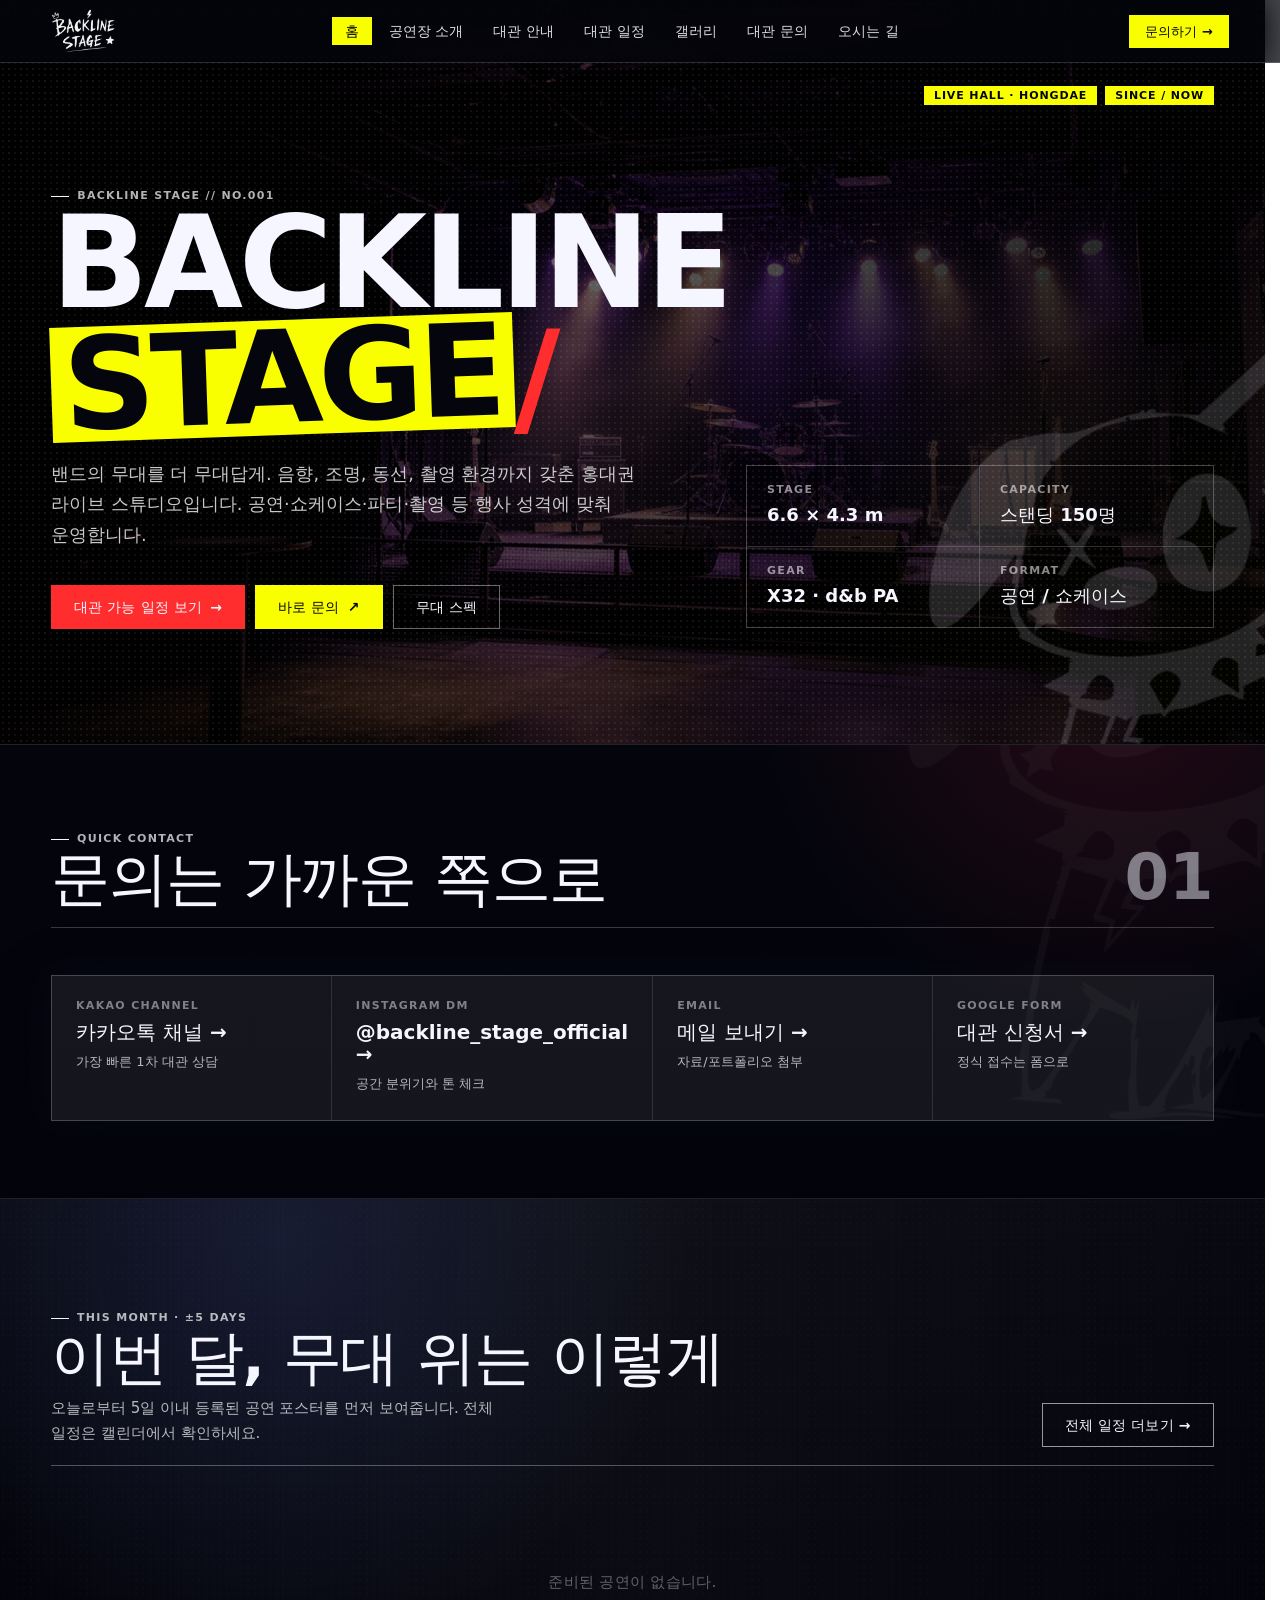
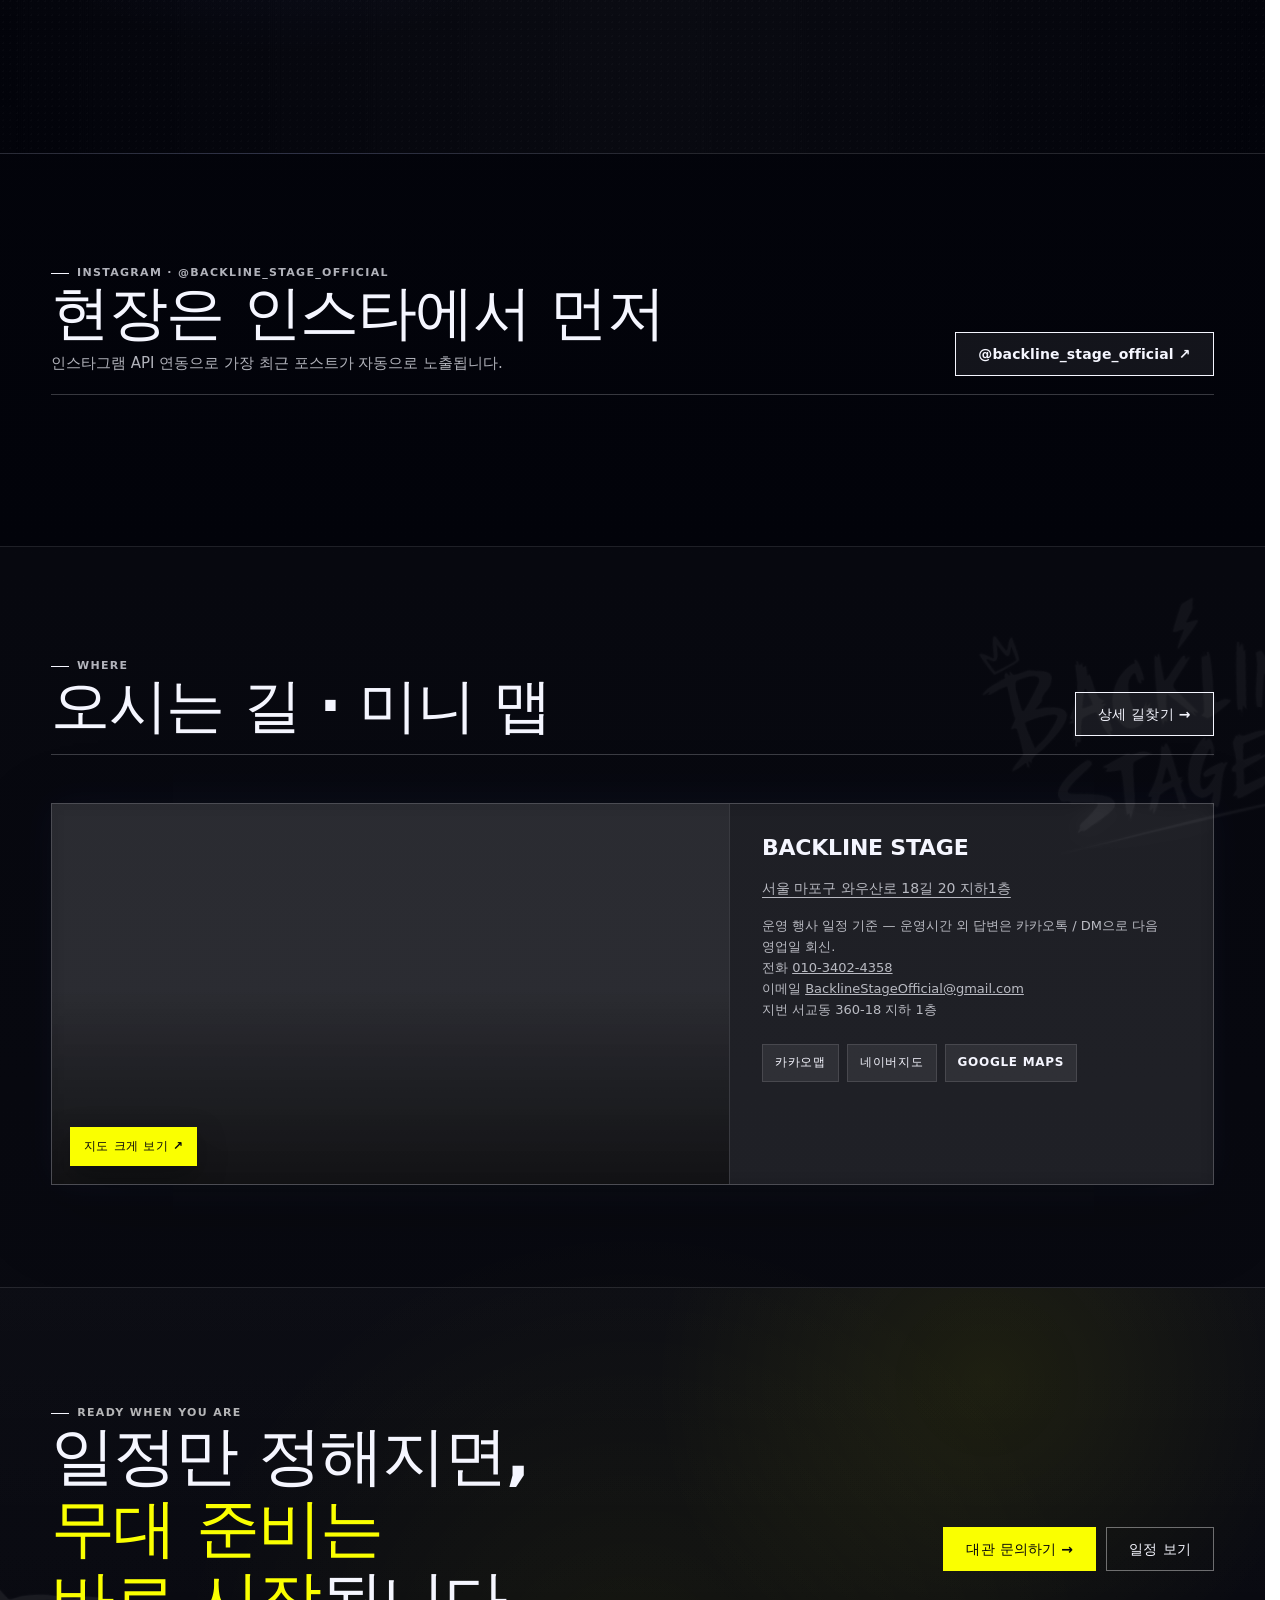
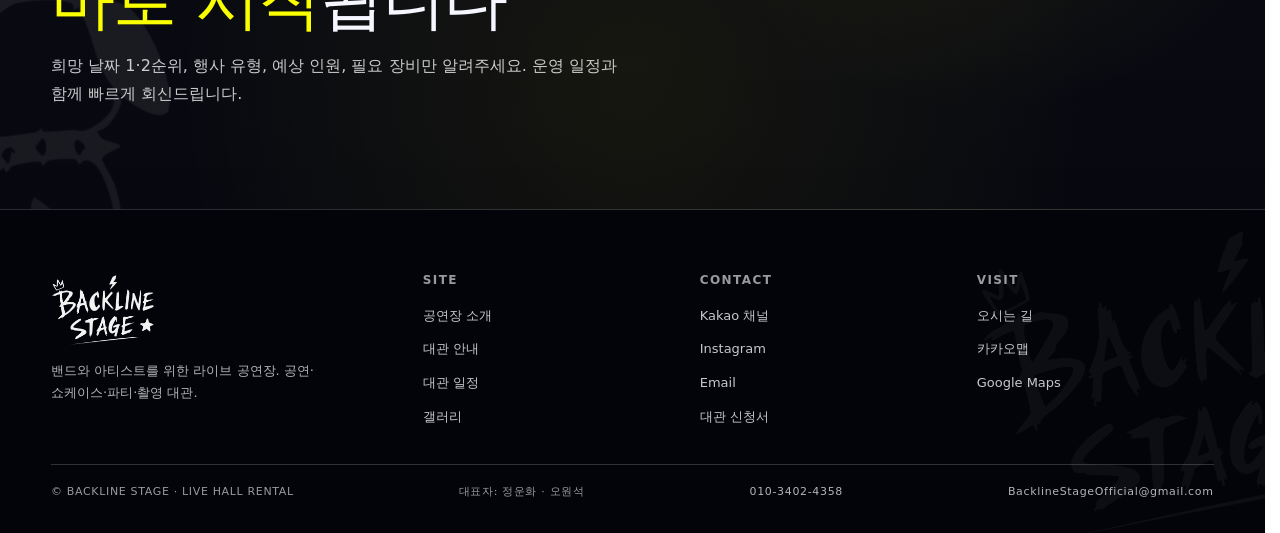
==== index.html @ ab963c7d "Deploy YouTube video data" ====
<!doctype html>
<html lang="ko">
  <head>
    <meta charset="utf-8" />
    <meta name="viewport" content="width=device-width, initial-scale=1" />
    <link rel="preload" href="./assets/fonts/PretendardVariable.woff2" as="font" type="font/woff2" crossorigin />
    <link rel="preload" as="image" href="./assets/brand/original-white/logo-white.png" />
    <link rel="preload" as="image" href="./assets/brand/original-white/mascot-white.png" />
    <link rel="preload" as="image" href="./assets/brand/original-white/face-white.png" media="(min-width: 1081px)" />
    <link rel="preload" as="image" href="./assets/brand/original-white/mascot-back-white.png" media="(min-width: 1081px)" />
    <link rel="preload" as="image" href="./assets/hero-reference-style.png" />
    <link rel="preload" as="image" href="./assets/hero.jpg" />
    <title>Backline Stage - 홍대 라이브 공연장 대관</title>





<link rel="icon" type="image/png" href="./assets/brand/mascot-face.png" />
    <link rel="stylesheet" href="./styles.css" />
    <script defer src="./page-transitions.js"></script>
    <script defer src="./instagram-feed.js"></script>
    <meta name="description" content="홍대권 라이브 공연장 Backline Stage. 공연, 쇼케이스, 파티, 촬영 대관 일정과 문의 채널을 한곳에서 확인하세요." />
    <link rel="canonical" href="https://sbchung-ops.github.io/backline-stage-live/" />
    <meta property="og:site_name" content="Backline Stage" />
    <meta property="og:title" content="Backline Stage - 홍대 라이브 공연장 대관" />
    <meta property="og:description" content="홍대권 라이브 공연장 Backline Stage. 공연, 쇼케이스, 파티, 촬영 대관 일정과 문의 채널을 한곳에서 확인하세요." />
    <meta property="og:type" content="website" />
    <meta property="og:url" content="https://sbchung-ops.github.io/backline-stage-live/" />
    <meta property="og:image" content="https://sbchung-ops.github.io/backline-stage-live/assets/hero-reference-style.png" />
    <meta property="og:locale" content="ko_KR" />
    <meta name="twitter:card" content="summary_large_image" />
    <meta name="twitter:title" content="Backline Stage - 홍대 라이브 공연장 대관" />
    <meta name="twitter:description" content="홍대권 라이브 공연장 Backline Stage. 공연, 쇼케이스, 파티, 촬영 대관 일정과 문의 채널을 한곳에서 확인하세요." />
    <meta name="twitter:image" content="https://sbchung-ops.github.io/backline-stage-live/assets/hero-reference-style.png" />
    <script type="application/ld+json">{
  "@context": "https://schema.org",
  "@type": "LocalBusiness",
  "name": "Backline Stage",
  "url": "https://sbchung-ops.github.io/backline-stage-live",
  "image": "https://sbchung-ops.github.io/backline-stage-live/assets/hero-reference-style.png",
  "email": "BacklineStageOfficial@gmail.com",
  "address": {
    "@type": "PostalAddress",
    "streetAddress": "서울 마포구 와우산로18길 20 지하1층",
    "addressLocality": "마포구",
    "addressRegion": "서울",
    "addressCountry": "KR"
  },
  "geo": {
    "@type": "GeoCoordinates",
    "latitude": 37.5510009887565,
    "longitude": 126.924016871226
  },
  "sameAs": [
    "http://pf.kakao.com/_UpUKX",
    "https://www.instagram.com/backline_stage_official/",
    "https://www.youtube.com/@BacklineStage"
  ]
}</script>
    <script>window.BACKLINE_API_DISABLED=true;</script>
    <script defer src="./site-data.js"></script>
    <script defer src="./cms-content.js"></script>
  </head>
  <body>
    <header class="site-header">
      <div class="site-header__inner">
        <a class="brand" href="./index.html" aria-label="Backline Stage 홈">
          <img src="./assets/brand/original-white/logo-white.png" width="3243" height="2238" alt="" />
          <span class="brand-name">Backline Stage</span>
        </a>
        <nav class="nav" aria-label="주요 메뉴">
          <a class="is-active" href="./index.html">홈</a>
          <a href="./about.html">공연장 소개</a>
          <a href="./rental.html">대관 안내</a>
          <a href="./schedule.html">대관 일정</a>
          <a href="./gallery.html">갤러리</a>
          <a href="./contact.html">대관 문의</a>
          <a href="./location.html">오시는 길</a>
        </nav>
        <a class="header-cta" href="./contact.html">문의하기 →</a>
        <button class="nav-toggle" aria-label="메뉴 열기" onclick="document.querySelector('.nav').classList.toggle('is-open')">MENU</button>
      </div>
    </header>

    <main>
      <!-- HERO -->
      <section class="hero hero--photo" aria-labelledby="home-title">
        <div class="hero__media" aria-hidden="true">
          <span class="hero__media-item hero__media-item--stage"></span>
          <span class="hero__media-item hero__media-item--live"></span>
        </div>
        <div class="hero__noise" aria-hidden="true"></div>
        <div class="hero__corner">
          <span class="tag">LIVE HALL · HONGDAE</span>
          <span class="tag hot">SINCE / NOW</span>
        </div>
        <div class="hero__inner">
          <div class="hero__grid">
            <div>
              <p class="eyebrow" style="color: rgba(255,255,255,0.7);">Backline Stage // No.001</p>
              <h1 id="home-title" class="hero__title">
                BACKLINE<br />
                <span class="stamp">STAGE</span><span class="slash">/</span>
              </h1>
              <p class="hero__sub">
                밴드의 무대를 더 무대답게. 음향, 조명, 동선, 촬영 환경까지 갖춘 홍대권 라이브 스튜디오입니다. 공연·쇼케이스·파티·촬영 등 행사 성격에 맞춰 운영합니다.
              </p>
              <div class="hero__actions">
                <a class="btn solid" href="./schedule.html">대관 가능 일정 보기 <span class="arrow">→</span></a>
                <a class="btn hot" href="./contact.html">바로 문의 <span class="arrow">↗</span></a>
                <a class="btn ghost" href="./about.html">무대 스펙</a>
              </div>
            </div>

            <aside class="hero__meta" aria-label="공연장 핵심 스펙">
              <div>
                <span class="k">Stage</span>
                <span class="v">6.6 × 4.3 m</span>
              </div>
              <div>
                <span class="k">Capacity</span>
                <span class="v">스탠딩 150명</span>
              </div>
              <div>
                <span class="k">Gear</span>
                <span class="v">X32 · d&amp;b PA</span>
              </div>
              <div>
                <span class="k">Format</span>
                <span class="v">공연 / 쇼케이스</span>
              </div>
            </aside>
          </div>
        </div>
      </section>

      <!-- QUICK CHANNELS -->
      <section class="section tight">
        <div class="wrap">
          <div class="section-head">
            <div>
              <p class="eyebrow">Quick contact</p>
              <h2>문의는 가까운 쪽으로</h2>
            </div>
            <div class="section-head__r">
              <span class="num">01</span>
            </div>
          </div>

          <div class="channels">
            <a target="_blank" rel="noopener" href="http://pf.kakao.com/_UpUKX">
              <span class="ch-tag">Kakao Channel</span>
              <span class="ch-name">카카오톡 채널 →</span>
              <span class="ch-desc">가장 빠른 1차 대관 상담</span>
            </a>
            <a target="_blank" rel="noopener" href="https://www.instagram.com/backline_stage_official/">
              <span class="ch-tag">Instagram DM</span>
              <span class="ch-name">@backline_stage_official →</span>
              <span class="ch-desc">공간 분위기와 톤 체크</span>
            </a>
            <a href="mailto:BacklineStageOfficial@gmail.com">
              <span class="ch-tag">Email</span>
              <span class="ch-name">메일 보내기 →</span>
              <span class="ch-desc">자료/포트폴리오 첨부</span>
            </a>
            <a href="./contact.html">
              <span class="ch-tag">Google Form</span>
              <span class="ch-name">대관 신청서 →</span>
              <span class="ch-desc">정식 접수는 폼으로</span>
            </a>
          </div>
        </div>
      </section>

      <!-- NOW PLAYING / 이번달 공연 -->
      <section class="section dark now-playing-3d">
        <div class="wrap">
          <div class="section-head" data-cms-section="home_posters">
            <div>
              <p class="eyebrow" data-cms-field="eyebrow">This month · ±5 days</p>
              <h2 data-cms-field="heading">이번 달, 무대 위는 이렇게</h2>
              <p class="lead" data-cms-field="body">오늘로부터 5일 이내 등록된 공연 포스터를 먼저 보여줍니다. 전체 일정은 캘린더에서 확인하세요.</p>
            </div>
            <div class="section-head__r">
              <a class="btn ghost" data-cms-field="button" href="./schedule.html">전체 일정 더보기 →</a>
            </div>
          </div>

          <p class="empty-note" data-poster-empty>준비된 공연이 없습니다.</p>

          <div class="poster-orbit" id="upcoming-feed" data-poster-orbit data-initial-index="2" aria-label="이번 달 공연 포스터 3D 캐러셀" hidden>
            <button class="poster-orbit__arrow poster-orbit__arrow--prev" type="button" data-poster-prev aria-label="이전 공연 포스터 보기">&lt;</button>
            <button class="poster-orbit__arrow poster-orbit__arrow--next" type="button" data-poster-next aria-label="다음 공연 포스터 보기">&gt;</button>

            <div class="poster-strip poster-strip--orbit" data-poster-stage></div>

            <div class="poster-orbit__caption" aria-live="polite">
              <span data-poster-count>00 / 00</span>
              <strong data-poster-title></strong>
            </div>
          </div>
        </div>
      </section>

      <!-- INSTAGRAM FEED -->
      <section class="section">
        <div class="wrap">
          <div class="section-head">
            <div>
              <p class="eyebrow">Instagram · @backline_stage_official</p>
              <h2>현장은 인스타에서 먼저</h2>
              <p class="lead">인스타그램 API 연동으로 가장 최근 포스트가 자동으로 노출됩니다.</p>
            </div>
            <div class="section-head__r">
              <a class="btn" target="_blank" rel="noopener" href="https://www.instagram.com/backline_stage_official/">@backline_stage_official ↗</a>
            </div>
          </div>

          <div class="ig-grid" id="ig-feed" data-source="placeholder" hidden>
            <a class="ig-cell" href="https://www.instagram.com/backline_stage_official/" target="_blank" rel="noopener"><img src="./assets/poster-06.png" alt="" loading="lazy" decoding="async" /><span class="ig-tag">IG</span></a>
            <a class="ig-cell" href="https://www.instagram.com/backline_stage_official/" target="_blank" rel="noopener"><img src="./assets/poster-07.png" alt="" loading="lazy" decoding="async" /><span class="ig-tag">IG</span></a>
            <a class="ig-cell" href="https://www.instagram.com/backline_stage_official/" target="_blank" rel="noopener"><img src="./assets/poster-08.png" alt="" loading="lazy" decoding="async" /><span class="ig-tag">IG</span></a>
            <a class="ig-cell" href="https://www.instagram.com/backline_stage_official/" target="_blank" rel="noopener"><img src="./assets/poster-09.png" alt="" loading="lazy" decoding="async" /><span class="ig-tag">IG</span></a>
            <a class="ig-cell" href="https://www.instagram.com/backline_stage_official/" target="_blank" rel="noopener"><img src="./assets/poster-10.png" alt="" loading="lazy" decoding="async" /><span class="ig-tag">IG</span></a>
            <a class="ig-cell" href="https://www.instagram.com/backline_stage_official/" target="_blank" rel="noopener"><img src="./assets/hero-reference-style.png" alt="" loading="lazy" decoding="async" /><span class="ig-tag">IG</span></a>
          </div>
        </div>
      </section>

      <!-- MINI MAP -->
      <section class="section alt">
        <div class="wrap">
          <div class="section-head">
            <div>
              <p class="eyebrow">Where</p>
              <h2>오시는 길 · 미니 맵</h2>
            </div>
            <div class="section-head__r">
              <a class="btn" href="./location.html">상세 길찾기 →</a>
            </div>
          </div>

          <div class="mini-map">
            <div class="mini-map__map">
              <iframe
                title="Backline Stage 위치"
                src="https://maps.google.com/maps?q=37.5510009887565,126.924016871226&z=17&output=embed"
                loading="lazy"
                referrerpolicy="no-referrer-when-downgrade"
              ></iframe>
              <a class="mini-map__open" target="_blank" rel="noopener" href="https://map.kakao.com/link/map/Backline%20Stage,37.5510009887565,126.924016871226" aria-label="Backline Stage 위치를 카카오맵에서 열기">
                <span>지도 크게 보기 ↗</span>
              </a>
            </div>
            <div class="mini-map__info">
              <h3>Backline Stage</h3>
              <p class="addr">
                <a class="addr-link" target="_blank" rel="noopener" data-bind="venue.address" href="https://map.kakao.com/link/map/Backline%20Stage,37.5510009887565,126.924016871226">서울 마포구 와우산로 18길 20 지하1층</a>
              </p>
              <p style="font-size:13px;color:var(--ink-3);">
                <strong>운영</strong> 행사 일정 기준 — 운영시간 외 답변은 카카오톡 / DM으로 다음 영업일 회신.<br />
                <strong>전화</strong> <a href="tel:010-3402-4358" style="text-decoration:underline;">010-3402-4358</a><br />
                <strong>이메일</strong> <a href="mailto:BacklineStageOfficial@gmail.com" style="text-decoration:underline;">BacklineStageOfficial@gmail.com</a><br />
                <strong>지번</strong> 서교동 360-18 지하 1층
              </p>
              <div class="map-apps" aria-label="지도 앱 연동">
                <a target="_blank" rel="noopener" data-mapaction="kakao" href="https://map.kakao.com/link/map/Backline%20Stage,37.5510009887565,126.924016871226">카카오맵</a>
                <a target="_blank" rel="noopener" data-mapaction="naver" href="https://map.naver.com/p/search/서울%20마포구%20와우산로%2018길%2020%20지하1층">네이버지도</a>
                <a target="_blank" rel="noopener" data-mapaction="google" href="https://www.google.com/maps/dir/?api=1&destination=37.5510009887565,126.924016871226">Google Maps</a>
              </div>
            </div>
          </div>
        </div>
      </section>

      <!-- CTA -->
      <section class="cta">
        <div class="cta__inner">
          <div>
            <p class="eyebrow" style="color: rgba(255,255,255,0.7);">Ready when you are</p>
            <h2>일정만 정해지면, <span class="acc">무대 준비는 바로 시작</span>됩니다</h2>
            <p>희망 날짜 1·2순위, 행사 유형, 예상 인원, 필요 장비만 알려주세요. 운영 일정과 함께 빠르게 회신드립니다.</p>
          </div>
          <div class="cta__actions">
            <a class="btn hot" href="./contact.html">대관 문의하기 →</a>
            <a class="btn ghost" href="./schedule.html">일정 보기</a>
          </div>
        </div>
      </section>
    </main>

    <footer class="site-footer">
      <div class="site-footer__inner">
        <div class="site-footer__top">
          <div class="site-footer__brand">
            <div class="logo-line">
              <img src="./assets/brand/original-white/logo-white.png" width="3243" height="2238" alt="" />
              <strong>Backline Stage</strong>
            </div>
            <p>밴드와 아티스트를 위한 라이브 공연장. 공연·쇼케이스·파티·촬영 대관.</p>
          </div>
          <div>
            <h4>Site</h4>
            <ul>
              <li><a href="./about.html">공연장 소개</a></li>
              <li><a href="./rental.html">대관 안내</a></li>
              <li><a href="./schedule.html">대관 일정</a></li>
              <li><a href="./gallery.html">갤러리</a></li>
            </ul>
          </div>
          <div>
            <h4>Contact</h4>
            <ul>
              <li><a target="_blank" rel="noopener" href="http://pf.kakao.com/_UpUKX">Kakao 채널</a></li>
              <li><a target="_blank" rel="noopener" href="https://www.instagram.com/backline_stage_official/">Instagram</a></li>
              <li><a href="mailto:BacklineStageOfficial@gmail.com">Email</a></li>
              <li><a href="./contact.html">대관 신청서</a></li>
            </ul>
          </div>
          <div>
            <h4>Visit</h4>
            <ul>
              <li><a href="./location.html">오시는 길</a></li>
              <li><a target="_blank" rel="noopener" href="https://map.kakao.com/link/map/Backline%20Stage,37.5510009887565,126.924016871226">카카오맵</a></li>
              <li><a target="_blank" rel="noopener" href="https://www.google.com/maps/search/?api=1&query=37.5510009887565,126.924016871226">Google Maps</a></li>
            </ul>
          </div>
        </div>
        <div class="site-footer__bot">
          <span>© Backline Stage · Live hall rental</span>
          <span>대표자: 정운화 · 오원석</span>
          <span><a href="tel:010-3402-4358">010-3402-4358</a></span>
          <span><a href="mailto:BacklineStageOfficial@gmail.com">BacklineStageOfficial@gmail.com</a></span>
        </div>
      </div>
    </footer>
    <script>
      (() => {
        const prefersReducedMotion = window.matchMedia("(prefers-reduced-motion: reduce)").matches;

        // cms-content.js 가 실제 공연 데이터로 카드를 만든 뒤 호출한다(개수 무관, 1개여도 동작).
        window.setupPosterOrbit = (orbit) => {
          const cards = [...orbit.querySelectorAll("[data-poster-card]")];
          if (!cards.length) return;
          const prevButton = orbit.querySelector("[data-poster-prev]");
          const nextButton = orbit.querySelector("[data-poster-next]");
          const countLabel = orbit.querySelector("[data-poster-count]");
          const titleLabel = orbit.querySelector("[data-poster-title]");
          const initialIndex = Number.parseInt(orbit.dataset.initialIndex || "0", 10);
          const intervalMs = 4200;
          let current = Number.isNaN(initialIndex) ? 0 : initialIndex;
          let timerId = null;
          let dragStartX = 0;
          let dragDeltaX = 0;
          let isDragging = false;

          const signedOffset = (index) => {
            const total = cards.length;
            let offset = index - current;
            if (offset > total / 2) offset -= total;
            if (offset < -total / 2) offset += total;
            return offset;
          };

          const render = () => {
            cards.forEach((card, index) => {
              const offset = signedOffset(index);
              card.classList.toggle("is-active", offset === 0);
              card.classList.toggle("is-prev", offset === -1);
              card.classList.toggle("is-next", offset === 1);
              card.classList.toggle("is-far-prev", offset <= -2);
              card.classList.toggle("is-far-next", offset >= 2);
              card.setAttribute("aria-hidden", offset === 0 ? "false" : "true");
              card.style.zIndex = String(20 - Math.abs(offset));
            });

            if (countLabel) countLabel.textContent = `${String(current + 1).padStart(2, "0")} / ${String(cards.length).padStart(2, "0")}`;
            if (titleLabel) titleLabel.textContent = cards[current]?.dataset.title || "";
          };

          const stop = () => window.clearInterval(timerId);
          const goTo = (index) => {
            current = (index + cards.length) % cards.length;
            render();
          };
          const start = () => {
            stop();
            if (!prefersReducedMotion) {
              timerId = window.setInterval(() => goTo(current + 1), intervalMs);
            }
          };

          prevButton?.addEventListener("click", () => {
            goTo(current - 1);
            start();
          });
          nextButton?.addEventListener("click", () => {
            goTo(current + 1);
            start();
          });

          cards.forEach((card, index) => {
            card.addEventListener("click", (event) => {
              if (Math.abs(dragDeltaX) > 8) {
                event.preventDefault();
                return;
              }

              if (index !== current) {
                event.preventDefault();
                goTo(index);
                start();
              }
            });
          });

          orbit.addEventListener("pointerdown", (event) => {
            dragStartX = event.clientX;
            dragDeltaX = 0;
            isDragging = true;
            stop();
          });
          orbit.addEventListener("pointermove", (event) => {
            if (!isDragging) return;
            dragDeltaX = event.clientX - dragStartX;
          });

          const finishDrag = () => {
            if (!isDragging) return;
            if (dragDeltaX < -36) goTo(current + 1);
            if (dragDeltaX > 36) goTo(current - 1);
            isDragging = false;
            start();
          };

          orbit.addEventListener("pointerup", finishDrag);
          orbit.addEventListener("pointercancel", finishDrag);
          orbit.addEventListener("mouseenter", stop);
          orbit.addEventListener("mouseleave", start);

          document.addEventListener("visibilitychange", () => {
            if (document.hidden) stop();
            else start();
          });

          render();
          start();
        };
      })();
    </script>
  </body>
</html>
---- styles.css ----
/* ─────────────────────────────────────────────────────────────────
   Backline Stage — funky monochrome / band-style redesign
   font: Pretendard only
───────────────────────────────────────────────────────────────── */

@font-face {
  font-family: "Pretendard Variable";
  font-weight: 45 920;
  font-style: normal;
  font-display: block;
  src: url("./assets/fonts/PretendardVariable.woff2") format("woff2-variations");
}

:root {
  --bg: #05060d;
  --bg-alt: #090b16;
  --surface: rgba(255, 255, 255, 0.07);
  --ink: #f5f6ff;
  --ink-2: #d9ddec;
  --ink-3: rgba(245, 246, 255, 0.72);
  --ink-mute: rgba(245, 246, 255, 0.48);
  --line: rgba(245, 246, 255, 0.22);
  --line-soft: rgba(245, 246, 255, 0.12);
  --void: #05060d;
  --glass: rgba(255, 255, 255, 0.075);
  --accent: #ff2d2d;      /* signal red — used sparingly */
  --hot: #faff00;         /* hot yellow tape */
  --noise: rgba(255, 255, 255, 0.05);
  --grid: 1320px;
  --gutter: clamp(20px, 4vw, 56px);
  --radius-0: 0px;
  --radius-1: 4px;
  --shadow-hard: 0 0 0 1px rgba(250, 255, 0, 0.18), 0 0 24px rgba(250, 255, 0, 0.16);
  --shadow-soft: 0 18px 60px rgba(0, 0, 0, 0.34), 0 0 32px rgba(72, 91, 180, 0.16);
  --tracking-tight: -0.025em;
  --tracking-title: -0.035em;
  --tracking-label: 0.12em;
  --tracking-ui: 0.01em;
  --leading-body: 1.6;
  --leading-copy: 1.7;
  --leading-title: 0.96;
  --header-overlay-h: 64px;
  --brand-logo-white: url("./assets/brand/original-white/logo-white.png");
  --brand-mascot-white: url("./assets/brand/original-white/mascot-white.png");
  --brand-face-white: url("./assets/brand/original-white/face-white.png");
  --brand-back-white: url("./assets/brand/original-white/mascot-back-white.png");

  --font: "Pretendard Variable", "Pretendard", -apple-system, BlinkMacSystemFont,
    "Apple SD Gothic Neo", system-ui, sans-serif;
}

* { box-sizing: border-box; }

html {
  overflow-y: scroll;
  scroll-behavior: auto;
  scroll-padding-top: var(--header-overlay-h);
  scrollbar-gutter: stable;
}

body {
  margin: 0;
  background:
    radial-gradient(circle at 16% 8%, rgba(74, 92, 190, 0.26), transparent 30vw),
    radial-gradient(circle at 88% 18%, rgba(255, 45, 93, 0.13), transparent 28vw),
    radial-gradient(circle at 50% 88%, rgba(250, 255, 0, 0.055), transparent 36vw),
    linear-gradient(180deg, #05060d 0%, #02030a 58%, #05060d 100%);
  color: var(--ink);
  font-family: var(--font);
  font-size: 16px;
  line-height: var(--leading-body);
  font-feature-settings: "ss01", "ss02";
  font-synthesis: none;
  -webkit-font-smoothing: antialiased;
  -moz-osx-font-smoothing: grayscale;
  word-break: keep-all;
  overflow-wrap: break-word;
  overflow-x: hidden;
}

body::before {
  content: "";
  position: fixed;
  right: min(-10vw, -90px);
  bottom: min(-18vw, -180px);
  z-index: 0;
  width: clamp(360px, 40vw, 660px);
  aspect-ratio: 1909 / 2724;
  pointer-events: none;
  background: var(--brand-mascot-white) center / contain no-repeat;
  opacity: 0.035;
  mix-blend-mode: screen;
  transform: rotate(7deg);
}

body::after {
  content: "";
  position: fixed;
  inset: 0;
  z-index: 9999;
  pointer-events: none;
  background:
    radial-gradient(circle at 18% 14%, rgba(74, 92, 190, 0.24), transparent 30vw),
    radial-gradient(circle at 84% 28%, rgba(255, 45, 93, 0.16), transparent 30vw),
    rgba(2, 3, 10, 0.94);
  opacity: 0;
  transform: translate3d(0, 18px, 0);
  transition: opacity 220ms ease, transform 280ms cubic-bezier(0.19, 1, 0.22, 1);
}

body.is-page-leaving::after {
  opacity: 1;
  transform: translate3d(0, 0, 0);
}

body.is-page-leaving :is(.site-header, main, .site-footer) {
  opacity: 0;
  transform: translate3d(0, -10px, 0);
  transition: opacity 180ms ease, transform 220ms ease;
}

main,
.site-footer {
  position: relative;
  z-index: 1;
}

a { color: inherit; text-decoration: none; }
img { display: block; max-width: 100%; }
button { font-family: inherit; }

h1, h2, h3, h4, p, ul, ol { margin: 0; }
ul, ol { padding-left: 0; list-style: none; }
p, li, th, td, small, .lead { word-break: keep-all; overflow-wrap: break-word; }

::selection { background: var(--hot); color: var(--void); }

/* ─── shared layout primitives ─────────────────────────────────── */

.wrap {
  width: 100%;
  max-width: var(--grid);
  margin: 0 auto;
  padding-inline: var(--gutter);
}

.hero__grid > *,
.section-head > *,
.now > *,
.page-hero__inner > * {
  min-width: 0;
}

:is(
  .site-header,
  .hero__corner,
  .hero__eyebrow,
  .hero__title,
  .hero__sub,
  .hero__actions,
  .hero__meta,
  .page-hero .eyebrow,
  .page-hero h1,
  .page-hero .lead,
  .page-hero__pills,
  .section-head,
  .channels,
  .now,
  .venue-carousel,
  .poster-orbit,
  .ig-grid,
  .gear-grid,
  .flow,
  .price-grid,
  .cuesheet,
  .cal-wrap,
  .poster-gallery,
  .yt-grid,
  .masonry,
  .contact-grid,
  .form-block,
  .loc-layout,
  .mini-map,
  .map-card,
  .transit,
  .transit-v2,
  .loadin,
  .bigch,
  .req,
  .cta__inner,
  .site-footer__top,
  .site-footer__bot
) {
  animation: page-object-rise 640ms cubic-bezier(0.19, 1, 0.22, 1) both;
  animation-delay: var(--rise-delay, 0ms);
  backface-visibility: hidden;
}

.site-header { --rise-delay: 0ms; }
.hero__corner,
.page-hero .eyebrow { --rise-delay: 40ms; }
.hero__eyebrow,
.page-hero h1 { --rise-delay: 80ms; }
.hero__title,
.page-hero .lead { --rise-delay: 130ms; }
.hero__sub,
.page-hero__pills { --rise-delay: 180ms; }
.hero__actions,
.section-head { --rise-delay: 230ms; }
.hero__meta,
.channels,
.now,
.venue-carousel,
.poster-orbit,
.ig-grid,
.gear-grid,
.flow,
.price-grid,
.cuesheet,
.cal-wrap,
.poster-gallery,
.yt-grid,
.masonry,
.contact-grid,
.form-block,
.loc-layout,
.mini-map,
.map-card,
.transit,
.transit-v2,
.loadin,
.bigch,
.req { --rise-delay: 280ms; }
.cta__inner,
.site-footer__top { --rise-delay: 340ms; }
.site-footer__bot { --rise-delay: 400ms; }

@keyframes page-object-rise {
  from {
    opacity: 0;
    transform: translate3d(0, 18px, 0) scale(0.992);
  }
  58% {
    opacity: 1;
  }
  to {
    opacity: 1;
    transform: translate3d(0, 0, 0) scale(1);
  }
}

@media (prefers-reduced-motion: reduce) {
  :is(
    .site-header,
    .hero__corner,
    .hero__eyebrow,
    .hero__title,
    .hero__sub,
    .hero__actions,
    .hero__meta,
    .page-hero .eyebrow,
    .page-hero h1,
    .page-hero .lead,
    .page-hero__pills,
    .section-head,
    .channels,
    .now,
    .venue-carousel,
    .poster-orbit,
    .ig-grid,
    .gear-grid,
    .flow,
    .price-grid,
    .cuesheet,
    .cal-wrap,
    .poster-gallery,
    .yt-grid,
    .masonry,
    .contact-grid,
    .form-block,
    .loc-layout,
    .mini-map,
    .map-card,
    .transit,
    .transit-v2,
    .loadin,
    .bigch,
    .req,
    .cta__inner,
    .site-footer__top,
    .site-footer__bot
  ) {
    animation: none !important;
  }

  body::after,
  body.is-page-leaving :is(.site-header, main, .site-footer) {
    transition: none !important;
  }
}

.eyebrow {
  display: inline-flex;
  align-items: center;
  gap: 8px;
  font-size: 11px;
  font-weight: 700;
  letter-spacing: var(--tracking-label);
  line-height: 1.2;
  text-transform: uppercase;
  color: var(--ink-3);
  white-space: nowrap;
  word-break: normal;
  overflow-wrap: normal;
}
.eyebrow::before {
  content: "";
  width: 18px; height: 1px;
  background: var(--ink);
  display: inline-block;
}

.tag {
  display: inline-block;
  padding: 4px 10px;
  background: var(--ink);
  color: var(--void);
  font-size: 11px;
  font-weight: 800;
  letter-spacing: 0.08em;
  line-height: 1;
  text-transform: uppercase;
  white-space: nowrap;
  word-break: normal;
  overflow-wrap: normal;
}
.tag.hot { background: var(--hot); color: var(--void); }
.tag.outline { background: transparent; color: var(--ink); border: 1.5px solid var(--ink); }

/* ─── site header ──────────────────────────────────────────────── */

.site-header {
  position: fixed;
  top: 0;
  left: 0;
  right: 0;
  z-index: 50;
  background: rgba(5, 6, 13, 0.74);
  color: var(--ink);
  border-bottom: 1px solid rgba(255, 255, 255, 0.16);
  backdrop-filter: blur(14px) saturate(1.2);
  -webkit-backdrop-filter: blur(14px) saturate(1.2);
}
.site-header__inner {
  max-width: var(--grid);
  margin: 0 auto;
  padding: 9px var(--gutter);
  display: grid;
  grid-template-columns: auto 1fr auto;
  align-items: center;
  gap: 24px;
}
.brand {
  display: inline-flex;
  align-items: center;
  gap: 0;
  font-weight: 900;
  letter-spacing: 0.02em;
  min-width: 0;
}
.brand img {
  height: 44px;
  width: auto;
  filter: none;
  opacity: 0.96;
}
.brand .brand-name {
  position: absolute;
  width: 1px;
  height: 1px;
  overflow: hidden;
  clip: rect(0, 0, 0, 0);
  clip-path: inset(50%);
  white-space: nowrap;
}

.nav {
  display: flex;
  justify-content: center;
  gap: 4px;
  flex-wrap: wrap;
}
.nav a {
  position: relative;
  padding: 7px 13px;
  font-size: 14px;
  font-weight: 600;
  color: rgba(255, 255, 255, 0.86);
  line-height: 1;
  white-space: nowrap;
  transition: color 0.15s ease;
}
.nav a:hover { color: var(--hot); }
.nav a.is-active {
  background: var(--hot);
  color: var(--void);
}

.header-cta {
  display: inline-flex;
  align-items: center;
  gap: 6px;
  padding: 9px 15px;
  background: var(--hot);
  color: var(--void);
  font-weight: 800;
  font-size: 13px;
  letter-spacing: var(--tracking-ui);
  line-height: 1;
  white-space: nowrap;
  border: 1.5px solid var(--hot);
  transition: transform 0.12s ease;
}
.header-cta:hover {
  transform: translate(-2px, -2px);
  box-shadow: 6px 6px 0 0 rgba(255, 255, 255, 0.28);
}

.nav-toggle {
  display: none;
  background: transparent;
  color: var(--ink);
  border: 1.5px solid rgba(255, 255, 255, 0.72);
  padding: 8px 12px;
  font-weight: 800;
  cursor: pointer;
}

/* ─── buttons ──────────────────────────────────────────────────── */

.btn {
  display: inline-flex;
  align-items: center;
  justify-content: center;
  gap: 8px;
  padding: 14px 22px;
  font-weight: 800;
  font-size: 14px;
  letter-spacing: var(--tracking-ui);
  line-height: 1;
  text-align: center;
  white-space: nowrap;
  border: 1.5px solid var(--ink);
  background: var(--surface);
  color: var(--ink);
  cursor: pointer;
  transition: transform 0.12s ease, box-shadow 0.12s ease, background 0.15s ease;
}
.btn:hover { transform: translate(-3px, -3px); box-shadow: var(--shadow-hard); }
.btn.solid { background: var(--ink); color: var(--bg); }
.btn.solid:hover { background: var(--ink-2); }
.btn.hot { background: var(--hot); color: var(--void); }
.btn.ghost { background: transparent; }
.btn.small { padding: 10px 14px; font-size: 12px; }
.btn .arrow { font-weight: 900; }

/* ─── hero blocks ──────────────────────────────────────────────── */

.hero {
  position: relative;
  background: #03040a;
  color: var(--ink);
  overflow: hidden;
  border-bottom: 1.5px solid var(--line-soft);
}
.hero::before {
  content: "";
  position: absolute;
  right: clamp(-190px, -8vw, -72px);
  bottom: clamp(-240px, -15vw, -120px);
  z-index: 1;
  width: clamp(340px, 35vw, 620px);
  aspect-ratio: 1909 / 2724;
  pointer-events: none;
  background: var(--brand-mascot-white) center / contain no-repeat;
  opacity: 0.14;
  filter: drop-shadow(0 0 28px rgba(250, 255, 0, 0.14));
  mix-blend-mode: screen;
  transform: rotate(4deg);
}
.hero__media {
  position: absolute;
  inset: 0;
  z-index: 0;
  overflow: hidden;
  pointer-events: none;
  background: #03040a;
}
.hero__media::before,
.hero__media::after {
  content: "";
  position: absolute;
  inset: 0;
  z-index: 2;
  pointer-events: none;
}
.hero__media::before {
  background:
    linear-gradient(90deg, rgba(0, 0, 0, 0.72) 0%, rgba(0, 0, 0, 0.46) 44%, rgba(0, 0, 0, 0.68) 100%),
    radial-gradient(circle at 28% 42%, rgba(0, 0, 0, 0.08), rgba(0, 0, 0, 0.54) 72%);
}
.hero__media::after {
  background:
    linear-gradient(180deg, rgba(0, 0, 0, 0.16), transparent 28%, rgba(0, 0, 0, 0.28)),
    rgba(10, 10, 10, 0.08);
  mix-blend-mode: multiply;
}
.hero__media-item {
  position: absolute;
  inset: 0;
  background-image: var(--hero-photo);
  background-position: center;
  background-size: cover;
  opacity: 0;
  transform: scale(1.03);
  filter: saturate(0.84) contrast(1.08) blur(0);
  animation-duration: 4s;
  animation-iteration-count: infinite;
  animation-timing-function: ease-in-out;
  animation-fill-mode: both;
  backface-visibility: hidden;
  will-change: opacity, transform, filter;
}
.hero__media-item--stage {
  --hero-photo: url("./assets/hero-reference-style.png");
  opacity: 1;
  animation-name: hero-photo-stage;
}
.hero__media-item--live {
  --hero-photo: url("./assets/hero.jpg");
  animation-name: hero-photo-live;
}
@keyframes hero-photo-stage {
  0% {
    opacity: 1;
    transform: scale(1.03);
    filter: saturate(0.84) contrast(1.08) blur(0);
  }
  45% {
    opacity: 1;
    transform: scale(1.03);
    filter: saturate(0.84) contrast(1.08) blur(0);
  }
  55%,
  92% {
    opacity: 0;
    transform: scale(1.08);
    filter: saturate(0.76) contrast(1.05) blur(5px);
  }
  100% {
    opacity: 1;
    transform: scale(1.03);
    filter: saturate(0.84) contrast(1.08) blur(0);
  }
}
@keyframes hero-photo-live {
  0%,
  45% {
    opacity: 0;
    transform: scale(1.08);
    filter: saturate(0.76) contrast(1.05) blur(5px);
  }
  55%,
  92% {
    opacity: 1;
    transform: scale(1.03);
    filter: saturate(0.84) contrast(1.08) blur(0);
  }
  100% {
    opacity: 0;
    transform: scale(1.08);
    filter: saturate(0.76) contrast(1.05) blur(5px);
  }
}
.hero__inner {
  max-width: var(--grid);
  margin: 0 auto;
  padding: calc(var(--header-overlay-h) + clamp(60px, 9vw, 120px)) var(--gutter) clamp(60px, 9vw, 120px);
  position: relative;
  z-index: 2;
}
.hero__grid {
  display: grid;
  grid-template-columns: 1.4fr 1fr;
  gap: 40px;
  align-items: end;
}
.hero__title {
  font-size: clamp(56px, 10vw, 168px);
  font-weight: 900;
  letter-spacing: var(--tracking-title);
  line-height: 0.9;
  text-transform: uppercase;
  word-break: normal;
  overflow-wrap: normal;
}
.hero__title--inline {
  white-space: nowrap;
}
.hero__title .slash { color: var(--accent); }
.hero__title .stamp {
  display: inline-block;
  padding: 0 12px;
  background: var(--hot);
  color: var(--void);
  transform: rotate(-2deg);
}
.hero__title--inline .stamp {
  margin-left: 0.03em;
}
.hero__sub {
  margin-top: 24px;
  font-size: clamp(15px, 1.4vw, 18px);
  line-height: var(--leading-copy);
  color: rgba(255, 255, 255, 0.78);
  max-width: 56ch;
}
.hero__meta {
  display: grid;
  grid-template-columns: 1fr 1fr;
  gap: 0;
  border: 1.5px solid rgba(255, 255, 255, 0.25);
}
.hero__meta > div {
  padding: 18px 20px;
  border-right: 1px solid rgba(255, 255, 255, 0.18);
  border-bottom: 1px solid rgba(255, 255, 255, 0.18);
}
.hero__meta > div:nth-child(2n) { border-right: none; }
.hero__meta > div:nth-last-child(-n+2) { border-bottom: none; }
.hero__meta .k {
  display: block;
  font-size: 11px;
  font-weight: 700;
  letter-spacing: var(--tracking-label);
  line-height: 1.2;
  text-transform: uppercase;
  color: rgba(255, 255, 255, 0.55);
  margin-bottom: 6px;
}
.hero__meta .v {
  font-size: 18px;
  font-weight: 700;
  line-height: 1.22;
  color: var(--ink);
}

.hero__actions {
  margin-top: 34px;
  display: flex;
  flex-wrap: wrap;
  gap: 10px;
}
.hero__actions .btn { background: rgba(255,255,255,0.1); border-color: rgba(255,255,255,0.38); color: var(--ink); }
.hero__actions .btn.solid { background: var(--accent); border-color: var(--accent); color: var(--ink); }
.hero__actions .btn.hot { background: var(--hot); border-color: var(--hot); }
.hero__actions .btn.hot { color: var(--void); }
.hero__actions .btn.ghost { background: transparent; color: var(--ink); border-color: rgba(255,255,255,0.4); }
.hero__actions .btn:hover { box-shadow: 0 0 24px rgba(250,255,0,0.2); }
.hero__actions .btn.ghost:hover { box-shadow: 6px 6px 0 0 rgba(255,255,255,0.4); }

/* halftone overlay for hero */
.hero__noise {
  position: absolute;
  inset: 0;
  z-index: 1;
  pointer-events: none;
  background-image:
    radial-gradient(rgba(255,255,255,0.08) 1px, transparent 1px),
    radial-gradient(rgba(255,255,255,0.05) 1px, transparent 1px);
  background-size: 6px 6px, 12px 12px;
  background-position: 0 0, 3px 3px;
  opacity: 0.7;
  mix-blend-mode: screen;
}
.hero__corner {
  position: absolute;
  right: clamp(20px, 4vw, 56px);
  top: calc(var(--header-overlay-h) + 22px);
  display: flex;
  gap: 8px;
  align-items: center;
  z-index: 3;
}
.hero__corner .tag { background: var(--hot); color: var(--void); }

.hero--sub {
  background: #03040a;
  color: var(--ink);
}
.hero--sub .hero__inner { padding-block: clamp(48px, 7vw, 90px); }
.hero--sub .hero__title { font-size: clamp(40px, 7vw, 96px); }
.hero--sub .hero__grid { grid-template-columns: minmax(0, 760px); }
.hero--sub .hero__actions,
.hero--sub .hero__meta {
  display: none;
}

@media (prefers-reduced-motion: reduce) {
  .hero__media-item {
    animation: none;
  }
  .hero__media-item--stage {
    opacity: 1;
    transform: scale(1.04);
    filter: saturate(0.84) contrast(1.08) blur(0);
  }
}

/* ─── generic section ─────────────────────────────────────────── */

.section {
  padding: clamp(60px, 8vw, 110px) 0;
  border-bottom: 1.5px solid var(--line-soft);
  position: relative;
  overflow: hidden;
}
.section > .wrap {
  position: relative;
  z-index: 1;
}
.section.tight { padding-block: clamp(40px, 6vw, 80px); }
.section.dark {
  background:
    radial-gradient(circle at 22% 8%, rgba(74, 92, 190, 0.18), transparent 32vw),
    linear-gradient(180deg, rgba(255,255,255,0.025), rgba(255,255,255,0));
  color: var(--ink);
  border-color: var(--line-soft);
}
.section.dark .eyebrow { color: rgba(255,255,255,0.7); }
.section.dark .eyebrow::before { background: var(--ink); }
.section.dark p { color: rgba(255,255,255,0.78); }
.section.alt { background: rgba(255, 255, 255, 0.025); }
.section.alt::before {
  content: "";
  position: absolute;
  top: clamp(22px, 4vw, 54px);
  right: max(-6vw, -90px);
  width: clamp(220px, 28vw, 520px);
  aspect-ratio: 3243 / 2238;
  pointer-events: none;
  background: var(--brand-logo-white) center / contain no-repeat;
  opacity: 0.045;
  mix-blend-mode: screen;
  transform: rotate(-7deg);
}

.section-head {
  display: grid;
  grid-template-columns: 1fr auto;
  align-items: end;
  gap: 20px;
  margin-bottom: clamp(32px, 4vw, 48px);
  padding-bottom: 18px;
  border-bottom: 1.5px solid var(--line);
}
.section.dark .section-head { border-color: rgba(255,255,255,0.3); }
.section-head h2 {
  font-size: clamp(32px, 4.6vw, 64px);
  font-weight: 900;
  letter-spacing: var(--tracking-tight);
  line-height: 1.04;
  text-transform: uppercase;
  text-wrap: balance;
}
.section-head .lead {
  margin-top: 8px;
  max-width: 48ch;
  font-size: 15px;
  line-height: var(--leading-copy);
  color: var(--ink-3);
}
.section.dark .section-head .lead { color: rgba(255,255,255,0.7); }
.section-head__r { text-align: right; }
.section-head__r .num {
  font-size: clamp(40px, 5vw, 80px);
  font-weight: 900;
  line-height: 1;
  color: var(--ink-mute);
}

/* ─── home: quick channels strip ───────────────────────────────── */

.channels {
  display: grid;
  grid-template-columns: repeat(4, 1fr);
  gap: 0;
  border: 1.5px solid var(--ink);
  background: var(--surface);
}
.channels a {
  display: flex;
  flex-direction: column;
  gap: 8px;
  padding: 24px;
  border-right: 1.5px solid var(--ink);
  transition: background 0.15s ease, color 0.15s ease;
}
.channels a:last-child { border-right: none; }
.channels a:hover { background: var(--ink); color: var(--bg); }
.channels a:hover .ch-name { color: var(--bg); }
.channels .ch-tag { font-size: 11px; font-weight: 800; letter-spacing: 0.16em; text-transform: uppercase; color: var(--ink-mute); }
.channels .ch-name { font-size: 20px; font-weight: 800; }
.channels .ch-desc { font-size: 13px; color: var(--ink-3); }
.channels a:hover .ch-desc, .channels a:hover .ch-tag { color: rgba(255,255,255,0.8); }

/* ─── home: now playing / 이번달 공연 ──────────────────────────── */

.now {
  display: grid;
  grid-template-columns: 1.1fr 2fr;
  gap: 48px;
}
.now__intro h2 {
  font-size: clamp(36px, 4.4vw, 60px);
  font-weight: 900;
  letter-spacing: -0.02em;
  line-height: 1;
  text-transform: uppercase;
}
.now__intro p { margin-top: 16px; font-size: 15px; color: var(--ink-3); }
.now__intro .btn { margin-top: 22px; }

.poster-strip {
  display: grid;
  grid-template-columns: repeat(5, 1fr);
  gap: 14px;
}
.poster-strip--trio { grid-template-columns: repeat(3, 1fr); }
.poster-card {
  position: relative;
  aspect-ratio: 3/4;
  background: var(--ink);
  border: 1.5px solid var(--ink);
  overflow: hidden;
  display: block;
}
.poster-card img {
  width: 100%; height: 100%; object-fit: cover;
  transition: transform 0.4s ease;
}
.poster-card:hover img { transform: scale(1.05); }
.poster-card .date-badge {
  position: absolute;
  top: 8px; left: 8px;
  background: var(--hot);
  color: var(--ink);
  padding: 4px 8px;
  font-size: 10px;
  font-weight: 900;
  letter-spacing: 0.08em;
}
.poster-card .meta {
  position: absolute;
  left: 0; right: 0; bottom: 0;
  padding: 10px 12px;
  background: linear-gradient(180deg, transparent, rgba(0,0,0,0.9));
  color: var(--bg);
  font-size: 12px;
  font-weight: 700;
  letter-spacing: 0.04em;
}

/* ─── home: 3D poster orbit ──────────────────────────────────── */

.now-playing-3d {
  position: relative;
  overflow: hidden;
  background:
    radial-gradient(circle at 52% 6%, rgba(47, 65, 130, 0.32), transparent 34%),
    radial-gradient(circle at 94% 30%, rgba(250, 255, 0, 0.08), transparent 26%),
    linear-gradient(180deg, #05070d 0%, #020203 74%, #060606 100%);
}

.now-playing-3d::before {
  content: "";
  position: absolute;
  inset: 0;
  pointer-events: none;
  background-image:
    radial-gradient(rgba(255,255,255,0.055) 1px, transparent 1px),
    linear-gradient(90deg, transparent, rgba(255,255,255,0.08), transparent);
  background-size: 7px 7px, 100% 1px;
  opacity: 0.35;
  mix-blend-mode: screen;
}

.now-playing-3d .wrap {
  position: relative;
  z-index: 1;
}

.now-playing-3d .btn.ghost {
  border-color: rgba(255,255,255,0.58);
  color: var(--ink);
}

.now-playing-3d .btn.ghost:hover {
  border-color: var(--hot);
  background: var(--hot);
  color: var(--void);
  box-shadow: 6px 6px 0 0 rgba(255,255,255,0.18);
}

.poster-orbit {
  --card-w: clamp(190px, 18vw, 300px);
  --card-h: calc(var(--card-w) * 1.333);
  --near-x: clamp(188px, 21vw, 358px);
  --far-x: clamp(360px, 42vw, 710px);
  position: relative;
  min-height: clamp(480px, 46vw, 680px);
  perspective: 1500px;
  perspective-origin: 50% 40%;
  cursor: grab;
  user-select: none;
  touch-action: pan-y;
}

.poster-orbit:active { cursor: grabbing; }

.poster-orbit::before {
  content: "";
  position: absolute;
  left: 50%;
  bottom: 18px;
  width: min(980px, 86vw);
  height: 110px;
  transform: translateX(-50%);
  background: radial-gradient(ellipse at center, rgba(255,255,255,0.18), rgba(255,255,255,0.05) 42%, transparent 72%);
  filter: blur(18px);
  opacity: 0.52;
  pointer-events: none;
}

.poster-strip--orbit {
  position: relative;
  display: block;
  height: clamp(430px, 40vw, 610px);
  margin-inline: calc(var(--gutter) * -1);
  transform-style: preserve-3d;
}

.poster-strip--orbit .poster-card {
  position: absolute;
  top: 50%;
  left: 50%;
  width: var(--card-w);
  aspect-ratio: 3 / 4;
  border: 1px solid rgba(255,255,255,0.2);
  border-radius: 10px;
  box-shadow:
    0 28px 70px rgba(0,0,0,0.55),
    0 0 0 1px rgba(255,255,255,0.05) inset;
  opacity: 0;
  outline: none;
  transform:
    translate(-50%, -50%)
    translateX(var(--orbit-x, 0))
    translateZ(var(--orbit-z, 0))
    rotateY(var(--orbit-ry, 0deg))
    rotateZ(var(--orbit-rz, 0deg))
    scale(var(--orbit-scale, 0.78));
  transform-style: preserve-3d;
  transition:
    transform 1100ms cubic-bezier(0.19, 1, 0.22, 1),
    opacity 700ms ease,
    filter 900ms ease,
    box-shadow 700ms ease;
  will-change: transform, opacity;
}

.poster-strip--orbit .poster-card::before {
  content: "";
  position: absolute;
  inset: 0;
  z-index: 3;
  background:
    linear-gradient(110deg, rgba(255,255,255,0.22), transparent 26%, transparent 64%, rgba(0,0,0,0.22)),
    linear-gradient(180deg, transparent 58%, rgba(0,0,0,0.82));
  opacity: 0.58;
  pointer-events: none;
}

.poster-strip--orbit .poster-card img {
  transform: scale(1.02);
  transition: transform 1100ms cubic-bezier(0.19, 1, 0.22, 1);
}

.poster-strip--orbit .poster-card:hover img { transform: scale(1.02); }

.poster-strip--orbit .poster-card.is-active {
  --orbit-x: 0;
  --orbit-z: 150px;
  --orbit-ry: 0deg;
  --orbit-rz: 0deg;
  --orbit-scale: 1.08;
  opacity: 1;
  filter: none;
  pointer-events: auto;
  box-shadow:
    0 38px 88px rgba(0,0,0,0.68),
    0 0 0 1px rgba(255,255,255,0.12) inset;
}

.poster-strip--orbit .poster-card.is-active img { transform: scale(1); }

.poster-strip--orbit .poster-card.is-prev {
  --orbit-x: calc(var(--near-x) * -1);
  --orbit-z: -36px;
  --orbit-ry: 24deg;
  --orbit-rz: -1.4deg;
  --orbit-scale: 0.94;
  opacity: 0.92;
  filter: brightness(0.86) saturate(0.92);
}

.poster-strip--orbit .poster-card.is-next {
  --orbit-x: var(--near-x);
  --orbit-z: -36px;
  --orbit-ry: -24deg;
  --orbit-rz: 1.4deg;
  --orbit-scale: 0.94;
  opacity: 0.92;
  filter: brightness(0.86) saturate(0.92);
}

.poster-strip--orbit .poster-card.is-far-prev {
  --orbit-x: calc(var(--far-x) * -1);
  --orbit-z: -230px;
  --orbit-ry: 42deg;
  --orbit-rz: -3deg;
  --orbit-scale: 0.82;
  opacity: 0.52;
  filter: brightness(0.68) saturate(0.82) blur(0.2px);
}

.poster-strip--orbit .poster-card.is-far-next {
  --orbit-x: var(--far-x);
  --orbit-z: -230px;
  --orbit-ry: -42deg;
  --orbit-rz: 3deg;
  --orbit-scale: 0.82;
  opacity: 0.52;
  filter: brightness(0.68) saturate(0.82) blur(0.2px);
}

.poster-strip--orbit .poster-card .date-badge {
  z-index: 4;
  border-radius: 999px;
}

.poster-strip--orbit .poster-card .meta {
  z-index: 4;
  padding: 42px 14px 14px;
  background: linear-gradient(180deg, transparent, rgba(0,0,0,0.94));
  font-size: 13px;
  text-shadow: 0 2px 8px rgba(0,0,0,0.6);
}

.poster-orbit__arrow {
  position: absolute;
  top: 44%;
  z-index: 40;
  width: 58px;
  height: 58px;
  border: 1px solid rgba(255,255,255,0.35);
  border-radius: 999px;
  background: rgba(255,255,255,0.08);
  color: var(--bg);
  backdrop-filter: blur(12px);
  cursor: pointer;
  font-size: 30px;
  font-weight: 900;
  line-height: 1;
  transition: transform 0.18s ease, background 0.18s ease, color 0.18s ease, border-color 0.18s ease;
}

.poster-orbit__arrow:hover {
  border-color: var(--hot);
  background: var(--hot);
  color: var(--ink);
  transform: translateY(-2px);
}

.poster-orbit__arrow--prev { left: clamp(8px, 2vw, 26px); }
.poster-orbit__arrow--next { right: clamp(8px, 2vw, 26px); }

.poster-orbit__caption {
  position: absolute;
  left: 50%;
  bottom: clamp(12px, 2.5vw, 34px);
  z-index: 35;
  display: grid;
  gap: 7px;
  width: min(420px, 80vw);
  text-align: center;
  transform: translateX(-50%);
  pointer-events: none;
}

.poster-orbit__caption span {
  color: var(--hot);
  font-size: 12px;
  font-weight: 900;
  letter-spacing: 0.16em;
}

.poster-orbit__caption strong {
  color: var(--bg);
  font-size: clamp(19px, 2.4vw, 30px);
  font-weight: 900;
  line-height: 1.08;
  text-shadow: 0 8px 30px rgba(0,0,0,0.72);
}

@media (prefers-reduced-motion: reduce) {
  .poster-strip--orbit .poster-card,
  .poster-strip--orbit .poster-card img,
  .poster-orbit__arrow {
    transition: none;
  }
}

/* ─── about: venue peek carousel ─────────────────────────────── */

.now--stage-carousel {
  grid-template-columns: minmax(260px, 0.72fr) minmax(0, 2fr);
  align-items: center;
  gap: clamp(36px, 5vw, 72px);
}

.venue-carousel {
  --carousel-card-w: min(68%, 760px);
  --carousel-shift: clamp(290px, 34vw, 520px);
  position: relative;
  min-width: 0;
  isolation: isolate;
  padding: 10px 0 0;
}

.venue-carousel__viewport {
  position: relative;
  height: clamp(380px, 38vw, 560px);
  overflow: hidden;
  perspective: 1400px;
}

.venue-carousel__viewport::before {
  content: "";
  position: absolute;
  inset: 15% 0 8%;
  z-index: 0;
  background: linear-gradient(90deg, rgba(10, 10, 10, 0.07), rgba(10, 10, 10, 0.02), rgba(10, 10, 10, 0.07));
  filter: blur(14px);
}

.venue-carousel__slide {
  position: absolute;
  top: 0;
  left: 50%;
  z-index: 1;
  width: var(--carousel-card-w);
  height: 100%;
  overflow: hidden;
  border: 1.5px solid var(--ink);
  border-radius: 12px;
  background: var(--ink);
  box-shadow: 0 24px 50px rgba(10, 10, 10, 0.16);
  opacity: 0;
  transform: translateX(-50%) scale(0.74);
  transition:
    opacity 560ms ease,
    transform 720ms cubic-bezier(0.22, 1, 0.36, 1),
    filter 720ms ease;
  will-change: transform, opacity;
}

.venue-carousel__slide::after {
  content: "";
  position: absolute;
  inset: 0;
  background:
    linear-gradient(180deg, rgba(0,0,0,0.04) 42%, rgba(0,0,0,0.76)),
    radial-gradient(circle at 50% 28%, transparent 0 42%, rgba(0,0,0,0.18) 100%);
  pointer-events: none;
}

.venue-carousel__slide img {
  width: 100%;
  height: 100%;
  object-fit: cover;
  filter: saturate(0.96) brightness(0.9);
  transform: scale(1.02);
  transition: filter 560ms ease, transform 720ms ease;
}

.venue-carousel__slide.is-active {
  z-index: 4;
  opacity: 1;
  transform: translateX(-50%) scale(1);
  filter: none;
}

.venue-carousel__slide.is-active img {
  filter: saturate(1.04) brightness(0.96);
  transform: scale(1);
}

.venue-carousel__slide.is-prev {
  z-index: 2;
  opacity: 0.72;
  transform: translateX(calc(-50% - var(--carousel-shift))) scale(0.84) rotateY(-10deg);
  transform-origin: right center;
  filter: grayscale(0.12) brightness(0.86);
}

.venue-carousel__slide.is-next {
  z-index: 2;
  opacity: 0.72;
  transform: translateX(calc(-50% + var(--carousel-shift))) scale(0.84) rotateY(10deg);
  transform-origin: left center;
  filter: grayscale(0.12) brightness(0.86);
}

.venue-carousel__slide.is-hidden {
  opacity: 0;
  pointer-events: none;
}

.venue-carousel__tag {
  position: absolute;
  left: 18px;
  bottom: 18px;
  z-index: 5;
  padding: 8px 10px;
  background: rgba(10, 10, 10, 0.82);
  color: var(--bg);
  font-size: 11px;
  font-weight: 900;
  letter-spacing: 0.12em;
  line-height: 1;
  text-transform: uppercase;
}

.venue-carousel__arrow {
  position: absolute;
  top: 50%;
  z-index: 7;
  width: 44px;
  height: 44px;
  border: 1.5px solid rgba(255, 255, 255, 0.72);
  background: rgba(10, 10, 10, 0.42);
  color: var(--bg);
  backdrop-filter: blur(8px);
  cursor: pointer;
  font-size: 23px;
  font-weight: 950;
  line-height: 1;
  transform: translateY(-50%);
  transition: background 0.16s ease, color 0.16s ease, border-color 0.16s ease, transform 0.16s ease;
}

.venue-carousel__arrow:hover {
  border-color: var(--hot);
  background: var(--hot);
  color: var(--ink);
  transform: translateY(-50%) scale(1.04);
}

.venue-carousel__arrow--prev { left: clamp(10px, 2vw, 24px); }
.venue-carousel__arrow--next { right: clamp(10px, 2vw, 24px); }

.venue-carousel__footer {
  position: absolute;
  left: 50%;
  bottom: 28px;
  z-index: 8;
  width: min(220px, 36%);
  display: grid;
  gap: 10px;
  justify-items: center;
  transform: translateX(-50%);
}

.venue-carousel__dots {
  display: flex;
  align-items: center;
  justify-content: center;
  gap: 7px;
}

.venue-carousel__dots button {
  width: 8px;
  height: 8px;
  padding: 0;
  border: 0;
  border-radius: 999px;
  background: rgba(255, 255, 255, 0.58);
  cursor: pointer;
  transition: background 0.16s ease, transform 0.16s ease, width 0.16s ease;
}

.venue-carousel__dots button.is-active {
  width: 22px;
  background: var(--hot);
}

.venue-carousel__progress {
  width: 100%;
  height: 3px;
  overflow: hidden;
  background: rgba(255, 255, 255, 0.28);
}

.venue-carousel__progress span {
  display: block;
  width: 100%;
  height: 100%;
  background: var(--hot);
  transform-origin: left;
  animation: venue-carousel-progress 4s linear infinite;
}

@keyframes venue-carousel-progress {
  from { transform: scaleX(0); }
  to { transform: scaleX(1); }
}

@media (prefers-reduced-motion: reduce) {
  .venue-carousel__slide,
  .venue-carousel__slide img,
  .venue-carousel__arrow,
  .venue-carousel__dots button {
    transition: none;
  }

  .venue-carousel__progress span {
    animation: none;
    transform: scaleX(1);
  }
}

/* ─── instagram feed ──────────────────────────────────────────── */

.ig-grid {
  display: grid;
  grid-template-columns: repeat(6, 1fr);
  gap: 8px;
}
.ig-cell {
  aspect-ratio: 1/1;
  background: var(--ink);
  position: relative;
  overflow: hidden;
  border: 1.5px solid var(--ink);
}
.ig-cell img { width: 100%; height: 100%; object-fit: cover; opacity: 0.86; transition: opacity 0.2s ease, transform 0.4s ease; }
.ig-cell:hover img { opacity: 1; transform: scale(1.06); }
.ig-cell .ig-tag {
  position: absolute; bottom: 6px; left: 6px;
  background: var(--bg); color: var(--ink);
  padding: 2px 6px; font-size: 10px; font-weight: 800; letter-spacing: 0.08em;
}

/* ─── mini map block on home + location ───────────────────────── */

.mini-map {
  display: grid;
  grid-template-columns: 1.4fr 1fr;
  gap: 0;
  border: 1.5px solid var(--ink);
  background: var(--surface);
  overflow: hidden;
}
.mini-map__map {
  position: relative;
  min-height: 380px;
  background: var(--bg-alt);
}
.mini-map--location .mini-map__map {
  min-height: clamp(440px, 52vw, 620px);
}
.mini-map__map iframe {
  position: absolute; inset: 0; width: 100%; height: 100%; border: 0;
  pointer-events: none;
}
.mini-map__open {
  position: absolute;
  inset: 0;
  z-index: 2;
  display: flex;
  align-items: flex-end;
  justify-content: flex-start;
  padding: 18px;
  background: linear-gradient(180deg, transparent 48%, rgba(0,0,0,0.58));
}
.mini-map__open span {
  display: inline-flex;
  align-items: center;
  min-height: 38px;
  padding: 10px 14px;
  background: var(--hot);
  color: var(--void);
  font-size: 12px;
  font-weight: 900;
  letter-spacing: 0.04em;
  text-transform: uppercase;
  box-shadow: 0 10px 28px rgba(0,0,0,0.34);
}
.mini-map__info {
  padding: 32px;
  border-left: 1.5px solid var(--ink);
  display: flex;
  flex-direction: column;
  gap: 16px;
}
.mini-map__info h3 {
  font-size: 22px;
  font-weight: 900;
  letter-spacing: -0.01em;
  text-transform: uppercase;
}
.mini-map__info .addr { font-size: 14px; color: var(--ink-3); }
.addr-link {
  color: inherit;
  text-decoration: underline;
  text-decoration-thickness: 1px;
  text-underline-offset: 4px;
}
.addr-link:hover { color: var(--hot); }
.mini-map__info .map-apps {
  display: flex;
  gap: 8px;
  flex-wrap: wrap;
  margin-top: 8px;
}
.mini-map__info .map-apps a {
  padding: 8px 12px;
  border: 1.5px solid var(--ink);
  font-size: 12px;
  font-weight: 800;
  letter-spacing: 0.06em;
  text-transform: uppercase;
  background: var(--surface);
  transition: background 0.15s ease, color 0.15s ease;
}
.mini-map__info .map-apps a:hover { background: var(--ink); color: var(--bg); }
.map-note {
  margin-top: auto;
  padding-top: 16px;
  border-top: 1px solid var(--line-soft);
  font-size: 13px;
  line-height: 1.6;
  color: var(--ink-3);
}

/* ─── about page ──────────────────────────────────────────────── */

.spec-table {
  width: 100%;
  border-collapse: collapse;
  border: 1.5px solid var(--ink);
  background: var(--surface);
}
.spec-table th, .spec-table td {
  padding: 16px 20px;
  border-bottom: 1px solid var(--line-soft);
  text-align: left;
  vertical-align: top;
  font-size: 14px;
}
.spec-table th {
  width: 200px;
  background: var(--bg-alt);
  font-weight: 800;
  letter-spacing: 0.04em;
  text-transform: uppercase;
  font-size: 12px;
  border-right: 1.5px solid var(--ink);
}
.spec-table tr:last-child th, .spec-table tr:last-child td { border-bottom: none; }

.gear-grid {
  display: grid;
  grid-template-columns: repeat(3, 1fr);
  gap: 0;
  border: 1.5px solid var(--ink);
  background: var(--surface);
}
.gear-card {
  padding: 24px;
  border-right: 1px solid var(--line-soft);
  border-bottom: 1px solid var(--line-soft);
}
.gear-card:nth-child(3n) { border-right: none; }
.gear-card .gear-cat {
  font-size: 11px;
  font-weight: 800;
  letter-spacing: 0.16em;
  text-transform: uppercase;
  color: var(--ink-mute);
  margin-bottom: 8px;
}
.gear-card h4 { font-size: 18px; font-weight: 800; margin-bottom: 10px; }
.gear-card ul { display: flex; flex-direction: column; gap: 4px; font-size: 13px; color: var(--ink-3); }
.gear-card li::before { content: "—"; margin-right: 8px; color: var(--ink-mute); }

.floorplan {
  background: var(--ink);
  color: var(--bg);
  padding: 40px;
  border: 1.5px solid var(--ink);
  position: relative;
  overflow: hidden;
}
.floorplan svg { width: 100%; height: auto; display: block; }
.floorplan .fp-label {
  position: absolute;
  top: 16px; left: 16px;
  font-size: 11px; font-weight: 800; letter-spacing: 0.16em;
  text-transform: uppercase; color: var(--hot);
}
.floorplan .fp-legend {
  position: absolute;
  bottom: 16px; left: 16px;
  display: flex; gap: 12px; flex-wrap: wrap;
  font-size: 11px; color: rgba(255,255,255,0.72); letter-spacing: 0.06em;
}
.floorplan .fp-legend i { display: inline-block; width: 10px; height: 10px; margin-right: 4px; vertical-align: middle; }
.floorplan .fp-legend i.stage { background: var(--hot); }
.floorplan .fp-legend i.fl    { background: var(--bg); }
.floorplan .fp-legend i.gate  { background: var(--accent); }

/* ─── rental ─────────────────────────────────────────────────── */

.flow {
  display: grid;
  grid-template-columns: repeat(4, 1fr);
  gap: 0;
  border: 1.5px solid var(--ink);
  background: var(--surface);
}
.flow__step {
  padding: 28px 24px;
  border-right: 1.5px solid var(--ink);
  position: relative;
  display: flex;
  flex-direction: column;
  gap: 10px;
  min-height: 200px;
}
.flow__step:last-child { border-right: none; background: var(--ink); color: var(--bg); }
.flow__step:last-child h4 { color: var(--bg); }
.flow__step .step-no {
  font-size: 11px;
  font-weight: 800;
  letter-spacing: 0.18em;
  text-transform: uppercase;
}
.flow__step .step-big {
  font-size: 56px;
  font-weight: 900;
  letter-spacing: -0.04em;
  line-height: 1;
  color: var(--ink);
}
.flow__step:last-child .step-big { color: var(--hot); }
.flow__step h4 { font-size: 18px; font-weight: 800; }
.flow__step p { font-size: 13px; color: var(--ink-3); }
.flow__step:last-child p { color: rgba(255,255,255,0.78); }

.price-grid {
  display: grid;
  grid-template-columns: repeat(3, 1fr);
  gap: 0;
  border: 1.5px solid var(--ink);
  background: var(--surface);
}
.price-card {
  padding: 32px 28px;
  border-right: 1.5px solid var(--ink);
  display: flex;
  flex-direction: column;
  gap: 14px;
}
.price-card:last-child { border-right: none; }
.price-card.featured { background: var(--ink); color: var(--bg); }
.price-card .price-tag { font-size: 11px; font-weight: 800; letter-spacing: 0.16em; text-transform: uppercase; }
.price-card h3 { font-size: 24px; font-weight: 900; text-transform: uppercase; letter-spacing: -0.01em; }
.price-card .amount {
  font-size: 44px; font-weight: 900; letter-spacing: -0.03em; line-height: 1;
}
.price-card .amount small { font-size: 14px; font-weight: 700; color: var(--ink-mute); }
.price-card.featured .amount small { color: rgba(255,255,255,0.6); }
.price-card ul { display: flex; flex-direction: column; gap: 6px; font-size: 13px; color: var(--ink-3); margin-top: 8px; }
.price-card.featured ul { color: rgba(255,255,255,0.78); }
.price-card li::before { content: "+"; color: var(--accent); margin-right: 8px; font-weight: 800; }

.checklist {
  display: grid;
  grid-template-columns: repeat(2, 1fr);
  gap: 12px;
}
.checklist li {
  padding: 14px 18px;
  background: var(--surface);
  border: 1.5px solid var(--ink);
  font-size: 14px;
  font-weight: 600;
  display: flex;
  gap: 12px;
  align-items: center;
}
.checklist li::before {
  content: "✓";
  display: inline-flex;
  align-items: center;
  justify-content: center;
  width: 22px; height: 22px;
  background: var(--hot);
  color: var(--ink);
  font-weight: 900;
  font-size: 12px;
}

.cuesheet {
  display: grid;
  grid-template-columns: 1.4fr 1fr;
  gap: 0;
  background: var(--surface);
  border: 1.5px solid var(--ink);
}
.cuesheet__copy { padding: 32px; border-right: 1.5px solid var(--ink); }
.cuesheet__copy h3 { font-size: 24px; font-weight: 900; margin-bottom: 12px; text-transform: uppercase; letter-spacing: -0.01em; }
.cuesheet__copy p { font-size: 14px; color: var(--ink-3); margin-bottom: 18px; }
.cuesheet__preview {
  padding: 24px;
  background: var(--bg-alt);
}
.cuesheet-table {
  width: 100%;
  border-collapse: collapse;
  table-layout: fixed;
  font-size: 12px;
  line-height: 1.45;
}
.cuesheet-table th,
.cuesheet-table td {
  padding: 10px 11px;
  border: 1px solid var(--line-soft);
  text-align: left;
  vertical-align: top;
  overflow-wrap: anywhere;
}
.cuesheet-table th {
  background: rgba(255, 255, 255, 0.08);
  color: var(--ink);
  font-weight: 800;
  letter-spacing: 0.04em;
  text-transform: uppercase;
}
.cuesheet-table th:nth-child(1),
.cuesheet-table td:nth-child(1) { width: 72px; white-space: nowrap; }
.cuesheet-table th:nth-child(2),
.cuesheet-table td:nth-child(2) { width: 110px; }

/* ─── schedule ───────────────────────────────────────────────── */

.cal-wrap {
  background: var(--surface);
  border: 1.5px solid var(--ink);
  padding: 0;
  overflow: hidden;
}
.cal-wrap__head {
  padding: 18px 24px;
  border-bottom: 1.5px solid var(--ink);
  display: flex;
  align-items: center;
  justify-content: space-between;
  gap: 12px;
  background: var(--ink);
  color: var(--bg);
}
.cal-wrap__head h3 { font-size: 16px; font-weight: 800; letter-spacing: 0.04em; text-transform: uppercase; }
.cal-wrap iframe {
  width: 100%;
  min-height: 720px;
  display: block;
  border: 0;
  background: var(--surface);
}

.poster-gallery {
  display: grid;
  grid-template-columns: repeat(4, 1fr);
  gap: 14px;
}
.poster-gallery .poster-card { aspect-ratio: 3/4; }
.poster-gallery .poster-card .meta { font-size: 11px; }

/* ─── gallery ────────────────────────────────────────────────── */

.yt-grid {
  display: grid;
  grid-template-columns: 2fr 1fr;
  gap: 16px;
}
.yt-grid .yt-main, .yt-grid .yt-list { background: var(--ink); border: 1.5px solid var(--ink); }
.yt-grid .yt-main {
  aspect-ratio: 16/9;
  position: relative;
}
.yt-grid .yt-main iframe { position: absolute; inset: 0; width: 100%; height: 100%; border: 0; }
.yt-grid .yt-list { padding: 16px; display: flex; flex-direction: column; gap: 10px; }
.yt-grid .yt-item {
  display: grid;
  grid-template-columns: 120px 1fr;
  gap: 12px;
  align-items: center;
  padding: 8px;
  color: var(--bg);
  border: 1px solid rgba(255,255,255,0.15);
  transition: background 0.15s ease;
}
.yt-grid .yt-item:hover { background: rgba(255,255,255,0.08); }
.yt-grid .yt-item img { width: 100%; aspect-ratio: 16/9; object-fit: cover; background: rgba(255,255,255,0.08); }
.yt-grid .yt-item .yt-title { font-size: 13px; font-weight: 700; line-height: 1.4; }
.yt-grid .yt-item .yt-cat { font-size: 10px; color: rgba(255,255,255,0.6); letter-spacing: 0.1em; text-transform: uppercase; margin-bottom: 4px; }
.yt-status {
  margin-top: 12px;
  color: var(--ink-3);
  font-size: 12px;
  font-weight: 700;
  letter-spacing: 0.03em;
}

.masonry {
  column-count: 3;
  column-gap: 14px;
}
.masonry .m-cell {
  break-inside: avoid;
  margin-bottom: 14px;
  position: relative;
  border: 1.5px solid var(--ink);
  background: var(--ink);
  overflow: hidden;
}
.masonry .m-cell img {
  width: 100%;
  height: auto;
  display: block;
  transition: transform 0.4s ease, opacity 0.2s ease;
  opacity: 0.94;
}
.masonry .m-cell:hover img { transform: scale(1.04); opacity: 1; }
.masonry .m-cell .m-label {
  position: absolute; left: 8px; bottom: 8px;
  background: var(--bg); color: var(--ink);
  padding: 3px 8px; font-size: 11px; font-weight: 800; letter-spacing: 0.08em;
}

.upload-note {
  margin-top: 24px;
  display: flex;
  gap: 12px;
  align-items: center;
  padding: 14px 18px;
  background: var(--hot);
  color: var(--ink);
  border: 1.5px solid var(--ink);
  font-size: 13px;
  font-weight: 700;
}
.upload-note .tag { background: var(--ink); color: var(--hot); }

/* ─── contact ────────────────────────────────────────────────── */

.contact-grid {
  display: grid;
  grid-template-columns: repeat(3, 1fr);
  gap: 0;
  border: 1.5px solid var(--ink);
  background: var(--surface);
}
.contact-card {
  padding: 32px 28px;
  border-right: 1.5px solid var(--ink);
  display: flex;
  flex-direction: column;
  gap: 14px;
  transition: background 0.15s ease, color 0.15s ease;
}
.contact-card:last-child { border-right: none; }
.contact-card:hover { background: var(--ink); color: var(--bg); }
.contact-card .c-tag { font-size: 11px; font-weight: 800; letter-spacing: 0.16em; text-transform: uppercase; color: var(--ink-mute); }
.contact-card:hover .c-tag { color: var(--hot); }
.contact-card h3 { font-size: 24px; font-weight: 900; letter-spacing: -0.01em; }
.contact-card p { font-size: 14px; color: var(--ink-3); }
.contact-card:hover p { color: rgba(255,255,255,0.78); }
.contact-card .c-go { margin-top: auto; font-size: 13px; font-weight: 800; letter-spacing: 0.08em; text-transform: uppercase; }
.contact-card .c-go::after { content: " →"; }

.form-block {
  display: grid;
  grid-template-columns: 1fr 1.6fr;
  gap: 0;
  background: var(--surface);
  border: 1.5px solid var(--ink);
}
.form-block__side { padding: 32px; border-right: 1.5px solid var(--ink); background: var(--ink); color: var(--bg); }
.form-block__side h3 { font-size: 22px; font-weight: 900; margin-bottom: 14px; text-transform: uppercase; letter-spacing: -0.01em; }
.form-block__side ul { display: flex; flex-direction: column; gap: 8px; font-size: 14px; color: rgba(255,255,255,0.78); }
.form-block__side li::before { content: "→"; color: var(--hot); margin-right: 10px; font-weight: 800; }
.form-block__side .btn { margin-top: 22px; background: var(--hot); border-color: var(--hot); color: var(--ink); }

.form-block__form { padding: 0; min-height: 720px; position: relative; }
.form-block__form iframe { width: 100%; height: 100%; min-height: 720px; border: 0; display: block; }

/* ─── location ───────────────────────────────────────────────── */

.loc-layout {
  display: grid;
  grid-template-columns: 1.5fr 1fr;
  gap: 0;
  border: 1.5px solid var(--ink);
  background: var(--surface);
}
.loc-layout__map { position: relative; min-height: 560px; background: var(--bg-alt); }
.loc-layout__map iframe { position: absolute; inset: 0; width: 100%; height: 100%; border: 0; }
.loc-layout__info { padding: 36px; border-left: 1.5px solid var(--ink); display: flex; flex-direction: column; gap: 22px; }
.loc-layout__info h3 { font-size: 24px; font-weight: 900; text-transform: uppercase; letter-spacing: -0.01em; }

.transit {
  display: grid;
  grid-template-columns: 1fr 1fr 1fr;
  gap: 0;
  border: 1.5px solid var(--ink);
  background: var(--surface);
}
.transit > div {
  padding: 24px;
  border-right: 1px solid var(--line-soft);
}
.transit > div:last-child { border-right: none; }
.transit .t-name { font-size: 18px; font-weight: 900; margin-bottom: 8px; text-transform: uppercase; }
.transit .t-tag { font-size: 11px; font-weight: 800; letter-spacing: 0.16em; text-transform: uppercase; color: var(--ink-mute); margin-bottom: 6px; display: block; }
.transit p { font-size: 13px; color: var(--ink-3); line-height: 1.6; }

/* ─── page-hero (compact hero for sub pages v2) ──────────────── */

.page-hero {
  background:
    radial-gradient(circle at 24% 16%, rgba(74, 92, 190, 0.22), transparent 32vw),
    radial-gradient(circle at 78% 8%, rgba(255, 45, 93, 0.11), transparent 28vw),
    #03040a;
  color: var(--ink);
  border-bottom: 0;
  position: relative;
  overflow: hidden;
}

.page-hero::before {
  content: "";
  position: absolute;
  left: calc(50% + 205px);
  right: auto;
  bottom: clamp(-88px, -6vw, -54px);
  z-index: 1;
  width: clamp(340px, 25vw, 500px);
  aspect-ratio: 1909 / 2724;
  pointer-events: none;
  background: var(--brand-mascot-white) center / contain no-repeat;
  opacity: 0.26;
  filter: drop-shadow(0 0 26px rgba(250, 255, 0, 0.1));
  mix-blend-mode: screen;
  transform: translate3d(0, 0, 0) rotate(3deg);
  animation: brand-dog-float 7.5s ease-in-out infinite;
  animation-fill-mode: both;
  backface-visibility: hidden;
  will-change: transform;
}

.page-hero::after {
  content: "";
  position: absolute;
  left: 0;
  right: 0;
  bottom: -1px;
  z-index: 1;
  height: clamp(110px, 12vw, 190px);
  pointer-events: none;
  background: linear-gradient(
    180deg,
    rgba(5, 6, 13, 0) 0%,
    rgba(5, 6, 13, 0.28) 44%,
    var(--bg) 100%
  );
}
.page-hero__inner {
  max-width: var(--grid);
  margin: 0 auto;
  padding: calc(var(--header-overlay-h) + clamp(48px, 7vw, 80px)) var(--gutter) clamp(48px, 7vw, 80px);
  display: grid;
  grid-template-columns: minmax(0, 760px);
  gap: 40px;
  align-items: end;
  position: relative;
  z-index: 2;
}
.page-hero__inner::before,
.page-hero__inner::after {
  content: "";
  position: absolute;
  pointer-events: none;
  mix-blend-mode: screen;
}
.page-hero__inner::before {
  top: clamp(94px, 8vw, 140px);
  left: calc(50% + 120px);
  right: auto;
  width: clamp(34px, 3.2vw, 58px);
  aspect-ratio: 1;
  background: rgba(255, 255, 255, 0.34);
  clip-path: polygon(50% 0, 61% 34%, 95% 17%, 72% 48%, 100% 61%, 64% 66%, 77% 100%, 50% 75%, 21% 96%, 34% 63%, 0 55%, 34% 42%, 19% 8%, 46% 31%);
  filter:
    drop-shadow(122px 68px 0 rgba(250, 255, 0, 0.2))
    drop-shadow(194px 140px 0 rgba(255, 255, 255, 0.14));
  opacity: 0.72;
  transform: translate3d(0, 0, 0) rotate(-7deg) scale(1);
  animation: brand-spark-float 5.8s ease-in-out infinite;
  animation-fill-mode: both;
  backface-visibility: hidden;
  will-change: opacity, transform;
}
.page-hero__inner::after {
  top: clamp(326px, 28vw, 426px);
  left: calc(50% + 58px);
  right: auto;
  width: clamp(22px, 2.3vw, 42px);
  aspect-ratio: 0.58;
  background: rgba(250, 255, 0, 0.26);
  clip-path: none;
  -webkit-mask: url("data:image/svg+xml,%3Csvg xmlns='http://www.w3.org/2000/svg' viewBox='0 0 64 112'%3E%3Cpath fill='black' d='M35 0H58L43 40H62L20 112L30 62H8L35 0Z'/%3E%3C/svg%3E") center / contain no-repeat;
  mask: url("data:image/svg+xml,%3Csvg xmlns='http://www.w3.org/2000/svg' viewBox='0 0 64 112'%3E%3Cpath fill='black' d='M35 0H58L43 40H62L20 112L30 62H8L35 0Z'/%3E%3C/svg%3E") center / contain no-repeat;
  filter:
    drop-shadow(-48px -48px 0 rgba(255, 255, 255, 0.18));
  opacity: 0.72;
  transform: translate3d(0, 0, 0) rotate(-7deg) scale(1);
  animation: brand-spark-float 6.6s ease-in-out infinite reverse;
  animation-fill-mode: both;
  backface-visibility: hidden;
  will-change: opacity, transform;
}
.page-hero__noise {
  position: absolute;
  inset: 0;
  z-index: 1;
  pointer-events: none;
  background-image:
    radial-gradient(rgba(255,255,255,0.048) 1px, transparent 1px),
    radial-gradient(rgba(255,255,255,0.034) 1px, transparent 1px);
  background-size: 6px 6px, 12px 12px;
  background-position: 0 0, 3px 3px;
  opacity: 1;
  mix-blend-mode: screen;
}
.page-hero__noise::before,
.page-hero__noise::after {
  content: "";
  position: absolute;
  pointer-events: none;
  background-position: center;
  background-repeat: no-repeat;
  background-size: contain;
  mix-blend-mode: screen;
}
.page-hero__noise::before {
  top: clamp(126px, 14vw, 190px);
  left: calc(50% + 585px);
  right: auto;
  width: clamp(118px, 10vw, 188px);
  aspect-ratio: 1708 / 2261;
  background-image: var(--brand-back-white);
  opacity: 0.32;
  filter: drop-shadow(0 0 16px rgba(74, 92, 190, 0.18));
  transform: translate3d(0, 0, 0) rotate(-8deg);
  animation: brand-chip-float 6.4s ease-in-out infinite;
  animation-fill-mode: both;
  backface-visibility: hidden;
  will-change: transform;
}
.page-hero__noise::after {
  top: clamp(88px, 8vw, 132px);
  left: calc(50% - 10px);
  right: auto;
  width: clamp(58px, 5vw, 92px);
  aspect-ratio: 2536 / 2857;
  background-image: var(--brand-face-white);
  opacity: 0.36;
  filter: drop-shadow(0 0 18px rgba(255, 255, 255, 0.08));
  transform: translate3d(0, 0, 0) rotate(-8deg);
  animation: brand-chip-float 7s ease-in-out infinite reverse;
  animation-fill-mode: both;
  backface-visibility: hidden;
  will-change: transform;
}

@keyframes brand-dog-float {
  0%,
  100% {
    transform: translate3d(0, 0, 0) rotate(3deg);
  }
  50% {
    transform: translate3d(0, -18px, 0) rotate(0deg);
  }
}

@keyframes brand-chip-float {
  0%,
  100% {
    transform: translate3d(0, 0, 0) rotate(-8deg);
  }
  50% {
    transform: translate3d(0, -12px, 0) rotate(-3deg);
  }
}

@keyframes brand-spark-float {
  0%,
  100% {
    opacity: 0.72;
    transform: translate3d(0, 0, 0) rotate(-7deg) scale(1);
  }
  50% {
    opacity: 1;
    transform: translate3d(0, -10px, 0) rotate(5deg) scale(1.08);
  }
}

@media (prefers-reduced-motion: reduce) {
  .page-hero::before,
  .page-hero__noise::before,
  .page-hero__noise::after,
  .page-hero__inner::before,
  .page-hero__inner::after {
    animation: none;
  }
}
.page-hero h1 {
  font-size: clamp(40px, 7vw, 96px);
  font-weight: 900;
  letter-spacing: var(--tracking-title);
  line-height: 0.9;
  text-transform: uppercase;
  margin: 0;
  word-break: normal;
  overflow-wrap: normal;
}
.page-hero h1 .stamp {
  display: inline-block;
  padding: 0 12px;
  background: var(--hot);
  color: var(--void);
  transform: rotate(-2deg);
}
.page-hero .eyebrow { color: rgba(255,255,255,0.7); margin-bottom: 18px; }
.page-hero .eyebrow::before { background: var(--ink); }
.page-hero .lead {
  margin-top: 22px;
  font-size: clamp(15px, 1.3vw, 17px);
  line-height: var(--leading-copy);
  color: rgba(255,255,255,0.78);
  max-width: 54ch;
}
.page-hero__pills {
  display: flex;
  flex-wrap: wrap;
  gap: 8px;
  align-self: end;
  justify-content: flex-end;
}
.page-hero__pills span {
  padding: 8px 14px;
  border: 1.5px solid rgba(255,255,255,0.4);
  font-size: 12px;
  font-weight: 800;
  letter-spacing: var(--tracking-ui);
  line-height: 1;
  text-transform: uppercase;
  white-space: nowrap;
}
.page-hero__pills {
  display: none;
}
.page-hero__pills span.hot { background: var(--hot); color: var(--ink); border-color: var(--hot); }

/* ─── contact v2 ─────────────────────────────────────────────── */

.bigch {
  display: grid;
  grid-template-columns: 2fr 1fr 1fr 1fr;
  gap: 0;
  border: 1.5px solid var(--ink);
  background: var(--surface);
}
.bigch a {
  display: flex;
  flex-direction: column;
  gap: 10px;
  padding: 28px 24px;
  border-right: 1.5px solid var(--ink);
  position: relative;
  transition: background 0.15s ease, color 0.15s ease;
  min-height: 180px;
}
.bigch a:last-child { border-right: none; }
.bigch a:hover { background: var(--ink); color: var(--bg); }
.bigch a.primary {
  background: var(--hot);
}
.bigch a.primary:hover { background: var(--ink); color: var(--hot); }
.bigch .bc-tag {
  font-size: 11px;
  font-weight: 800;
  letter-spacing: 0.16em;
  text-transform: uppercase;
  color: var(--ink-mute);
}
.bigch a.primary .bc-tag { color: var(--ink); }
.bigch a:hover .bc-tag { color: rgba(255,255,255,0.7); }
.bigch a.primary:hover .bc-tag { color: var(--hot); }
.bigch .bc-title {
  font-size: clamp(20px, 2.2vw, 30px);
  font-weight: 900;
  letter-spacing: -0.01em;
  line-height: 1.05;
}
.bigch .bc-sub { font-size: 13px; color: var(--ink-3); }
.bigch a:hover .bc-sub { color: rgba(255,255,255,0.78); }
.bigch a.primary .bc-sub { color: var(--ink); }
.bigch a.primary:hover .bc-sub { color: var(--hot); }
.bigch .bc-go {
  margin-top: auto;
  font-size: 12px;
  font-weight: 800;
  letter-spacing: 0.08em;
  text-transform: uppercase;
}
.bigch .bc-go::after { content: " →"; }

.req {
  display: grid;
  grid-template-columns: 360px 1fr;
  gap: 0;
  border: 1.5px solid var(--ink);
  background: var(--surface);
}
.req__side {
  background: var(--ink);
  color: var(--bg);
  padding: 36px 28px;
  display: flex;
  flex-direction: column;
  gap: 22px;
}
.req__side h3 {
  font-size: 24px;
  font-weight: 900;
  text-transform: uppercase;
  letter-spacing: -0.01em;
  line-height: 1;
}
.req__side .req-block { display: flex; flex-direction: column; gap: 8px; }
.req__side .req-k {
  font-size: 11px;
  font-weight: 800;
  letter-spacing: 0.16em;
  text-transform: uppercase;
  color: rgba(255,255,255,0.55);
}
.req__side .req-v { font-size: 14px; font-weight: 600; color: var(--bg); }
.req__side .req-list { display: flex; flex-direction: column; gap: 6px; font-size: 13px; color: rgba(255,255,255,0.82); }
.req__side .req-list li { padding-left: 16px; position: relative; }
.req__side .req-list li::before {
  content: "→";
  position: absolute;
  left: 0; top: 0;
  color: var(--hot);
  font-weight: 900;
}
.req__side .req-actions { display: flex; flex-direction: column; gap: 8px; margin-top: auto; }
.req__side .req-actions .btn { width: 100%; }
.req__side .req-actions .btn.hot { background: var(--hot); border-color: var(--hot); color: var(--ink); }
.req__side .req-actions .btn.outline {
  background: transparent;
  color: var(--bg);
  border-color: rgba(255,255,255,0.4);
}
.req__side .req-actions .btn.outline:hover { box-shadow: 6px 6px 0 0 rgba(255,255,255,0.4); }

.req__main { padding: 0; position: relative; min-height: 820px; background: var(--bg-alt); }
.req__main iframe {
  width: 100%;
  height: 100%;
  min-height: 820px;
  border: 0;
  display: block;
}
.req__main-empty {
  position: absolute;
  inset: 0;
  display: flex;
  align-items: center;
  justify-content: center;
  text-align: center;
  padding: 40px;
}
.req__main-empty .e-card {
  max-width: 380px;
}
.req__main-empty h4 {
  font-size: 22px;
  font-weight: 900;
  margin-bottom: 12px;
  text-transform: uppercase;
}
.req__main-empty p { font-size: 14px; color: var(--ink-3); margin-bottom: 18px; }

.fnote {
  margin-top: 18px;
  padding: 16px 20px;
  background: var(--ink);
  color: var(--bg);
  border: 1.5px solid var(--ink);
  display: flex;
  flex-wrap: wrap;
  align-items: center;
  gap: 16px;
  font-size: 13px;
  font-weight: 600;
}
.fnote .tag { background: var(--hot); color: var(--ink); }
.fnote a { text-decoration: underline; }

/* ─── location v2 ────────────────────────────────────────────── */

.addr-bar {
  display: grid;
  grid-template-columns: 2fr 1fr 1fr;
  gap: 0;
  border: 1.5px solid var(--ink);
  background: var(--surface);
}
.addr-bar > div {
  padding: 24px 28px;
  border-right: 1.5px solid var(--ink);
}
.addr-bar > div:last-child { border-right: none; }
.addr-bar .ab-tag {
  font-size: 11px;
  font-weight: 800;
  letter-spacing: 0.16em;
  text-transform: uppercase;
  color: var(--ink-mute);
  margin-bottom: 8px;
  display: block;
}
.addr-bar .ab-v {
  font-size: 16px;
  font-weight: 700;
  color: var(--ink);
  line-height: 1.4;
}
.addr-bar .ab-v.big { font-size: 22px; font-weight: 900; letter-spacing: -0.01em; }
.addr-bar a.ab-link { text-decoration: underline; font-weight: 700; }

.app-row {
  display: grid;
  grid-template-columns: repeat(3, 1fr);
  gap: 0;
  border: 1.5px solid var(--ink);
  border-top: none;
  background: var(--surface);
}
.app-row a {
  padding: 18px;
  display: flex;
  align-items: center;
  justify-content: center;
  gap: 8px;
  border-right: 1.5px solid var(--ink);
  font-weight: 800;
  font-size: 14px;
  letter-spacing: 0.04em;
  text-transform: uppercase;
  transition: background 0.15s ease, color 0.15s ease;
}
.app-row a:last-child { border-right: none; }
.app-row a:hover { background: var(--ink); color: var(--bg); }
.app-row a .arr { color: var(--accent); font-weight: 900; }
.app-row a:hover .arr { color: var(--hot); }

.map-card {
  background: var(--ink);
  color: var(--bg);
  border: 1.5px solid var(--ink);
  padding: 32px;
  position: relative;
  overflow: hidden;
}
.map-card__head {
  display: flex;
  justify-content: space-between;
  align-items: flex-end;
  gap: 18px;
  margin-bottom: 24px;
}
.map-card__head h3 {
  font-size: clamp(22px, 2.6vw, 32px);
  font-weight: 900;
  letter-spacing: -0.01em;
  text-transform: uppercase;
}
.map-card__head .m-tag { font-size: 11px; font-weight: 800; letter-spacing: 0.16em; text-transform: uppercase; color: rgba(255,255,255,0.6); }
.map-card__head .m-coord { font-family: ui-monospace, SFMono-Regular, monospace; font-size: 12px; color: var(--hot); }

.sketch {
  width: 100%;
  height: auto;
  display: block;
  background: var(--ink);
}

.map-card__legend {
  display: flex;
  flex-wrap: wrap;
  gap: 14px;
  margin-top: 18px;
  font-size: 11px;
  font-weight: 700;
  letter-spacing: 0.06em;
  text-transform: uppercase;
  color: rgba(255,255,255,0.7);
}
.map-card__legend i { display: inline-block; width: 10px; height: 10px; margin-right: 6px; vertical-align: middle; }
.map-card__legend i.dot-y { background: var(--hot); }
.map-card__legend i.dot-r { background: var(--accent); }
.map-card__legend i.dot-w { background: var(--bg); }

.transit-v2 {
  display: grid;
  grid-template-columns: repeat(3, 1fr);
  gap: 0;
  border: 1.5px solid var(--ink);
  background: var(--surface);
}
.transit-v2 > article {
  padding: 28px;
  border-right: 1.5px solid var(--ink);
  display: flex;
  flex-direction: column;
  gap: 12px;
}
.transit-v2 > article:last-child { border-right: none; }
.transit-v2 .tv-no {
  font-size: 56px;
  font-weight: 900;
  line-height: 1;
  letter-spacing: -0.04em;
  color: var(--ink);
}
.transit-v2 .tv-tag { font-size: 11px; font-weight: 800; letter-spacing: 0.16em; text-transform: uppercase; color: var(--ink-mute); }
.transit-v2 .tv-name { font-size: 22px; font-weight: 900; text-transform: uppercase; letter-spacing: -0.01em; }
.transit-v2 .tv-name small { font-size: 13px; font-weight: 700; color: var(--ink-3); letter-spacing: 0; text-transform: none; }
.transit-v2 .tv-desc { font-size: 14px; color: var(--ink-3); line-height: 1.6; }
.transit-v2 .tv-list { display: flex; flex-direction: column; gap: 6px; margin-top: 6px; }
.transit-v2 .tv-list li {
  font-size: 13px;
  color: var(--ink-3);
  padding-left: 18px;
  position: relative;
}
.transit-v2 .tv-list li::before {
  content: "—";
  position: absolute;
  left: 0;
  color: var(--ink-mute);
}

.loadin {
  display: grid;
  grid-template-columns: 1fr 1fr;
  gap: 0;
  border: 1.5px solid var(--ink);
  background: var(--surface);
}
.loadin > article {
  padding: 32px;
  border-right: 1.5px solid var(--ink);
}
.loadin > article:last-child { border-right: none; }
.loadin > article.dark {
  background: var(--ink);
  color: var(--bg);
}
.loadin h3 {
  font-size: 24px;
  font-weight: 900;
  letter-spacing: -0.01em;
  text-transform: uppercase;
  margin-bottom: 14px;
}
.loadin p { font-size: 14px; color: var(--ink-3); line-height: 1.7; }
.loadin > article.dark p { color: rgba(255,255,255,0.78); }
.loadin ul { display: flex; flex-direction: column; gap: 8px; margin-top: 12px; }
.loadin li {
  font-size: 13px;
  color: var(--ink-3);
  padding-left: 18px;
  position: relative;
}
.loadin > article.dark li { color: rgba(255,255,255,0.8); }
.loadin li::before {
  content: "✓";
  position: absolute;
  left: 0;
  color: var(--accent);
  font-weight: 900;
}
.loadin > article.dark li::before { color: var(--hot); }

/* ─── dark neon unification pass ─────────────────────────────── */

:is(
  .channels,
  .mini-map,
  .spec-table,
  .gear-grid,
  .flow,
  .price-grid,
  .cal-wrap,
  .cuesheet,
  .yt-grid .yt-main,
  .yt-grid .yt-list,
  .contact-grid,
  .form-block,
  .loc-layout,
  .transit,
  .bigch,
  .req,
  .addr-bar,
  .app-row,
  .transit-v2,
  .loadin
) {
  background: var(--glass);
  border-color: var(--line);
  box-shadow: 0 24px 80px rgba(0, 0, 0, 0.22), 0 0 38px rgba(72, 91, 180, 0.08);
  backdrop-filter: blur(10px);
}

:is(
  .channels a,
  .mini-map__info,
  .mini-map__info .map-apps a,
  .spec-table th,
  .spec-table td,
  .gear-card,
  .flow__step,
  .price-card,
  .cal-wrap__head,
  .yt-grid .yt-item,
  .cuesheet__copy,
  .cuesheet__table,
  .contact-card,
  .form-block__side,
  .loc-layout__info,
  .transit > div,
  .bigch a,
  .req__side,
  .addr-bar > div,
  .app-row a,
  .transit-v2 > article,
  .loadin > article
) {
  border-color: var(--line-soft);
}

:is(
  .floorplan,
  .form-block__side,
  .req__side,
  .fnote,
  .map-card,
  .loadin > article.dark
) {
  background:
    radial-gradient(circle at 18% 12%, rgba(74, 92, 190, 0.16), transparent 28vw),
    linear-gradient(135deg, rgba(255,255,255,0.105), rgba(255,255,255,0.035));
  color: var(--ink);
  border-color: var(--line);
  box-shadow: 0 22px 70px rgba(0, 0, 0, 0.28), 0 0 34px rgba(255, 45, 93, 0.08);
}

:is(
  .contact-card:hover,
  .channels a:hover,
  .mini-map__info .map-apps a:hover,
  .bigch a:hover,
  .app-row a:hover,
  .flow__step:last-child,
  .price-card.featured
) {
  background: rgba(255, 255, 255, 0.12);
  color: var(--ink);
}

:is(.bigch a.primary, .upload-note) {
  color: var(--void);
}

:is(.bigch a.primary .bc-tag, .bigch a.primary .bc-sub) {
  color: rgba(5, 6, 13, 0.72);
}

:is(.bigch a.primary:hover, .bigch a.primary:hover .bc-tag, .bigch a.primary:hover .bc-sub) {
  color: var(--hot);
}

:is(
  .page-hero__pills span.hot,
  .req__side .req-actions .btn.hot,
  .fnote .tag,
  .venue-carousel__arrow:hover,
  .poster-orbit__arrow:hover
) {
  color: var(--void);
}

:is(
  .poster-card .meta,
  .poster-orbit__arrow,
  .poster-orbit__caption strong,
  .venue-carousel__tag,
  .venue-carousel__arrow,
  .channels a:hover .ch-name,
  .cal-wrap__head,
  .yt-grid .yt-item,
  .yt-grid .yt-main,
  .floorplan,
  .form-block__side,
  .req__side,
  .fnote,
  .map-card,
  .loadin > article.dark
) {
  color: var(--ink);
}

:is(
  .poster-card .date-badge,
  .hero__title .stamp,
  .page-hero h1 .stamp,
  .header-cta,
  .nav a.is-active,
  .btn.hot,
  .cta__actions .btn.hot
) {
  color: var(--void);
}

:is(
  .flow__step:last-child h4,
  .price-card.featured h3,
  .price-card.featured .amount,
  .price-card.featured ul,
  .req__side .req-v,
  .req__side .req-actions .btn.outline
) {
  color: var(--ink);
}

.section .eyebrow::before,
.section-head .eyebrow::before {
  background: var(--ink);
}

.spec-table th,
.cuesheet-table th {
  background: rgba(255, 255, 255, 0.08);
  color: var(--ink);
}

.req__main,
.loc-layout__map,
.mini-map__map,
.sketch {
  background: rgba(255, 255, 255, 0.055);
}

:is(
  .btn.hot,
  .header-cta,
  .nav a.is-active,
  .tag.hot,
  .poster-card .date-badge,
  .checklist li::before,
  .page-hero__pills span.hot,
  .req__side .req-actions .btn.hot,
  .fnote .tag,
  .bigch a.primary,
  .upload-note,
  .hero__title .stamp,
  .page-hero h1 .stamp,
  .hero__corner .tag,
  .now-playing-3d .btn.ghost:hover,
  .venue-carousel__arrow:hover,
  .poster-orbit__arrow:hover
) {
  color: var(--void) !important;
}

/* typography cleanup pass */
:is(
  .channels .ch-name,
  .mini-map__info h3,
  .gear-card h4,
  .flow__step h4,
  .price-card h3,
  .contact-card h3,
  .form-block__side h3,
  .loc-layout__info h3,
  .bigch .bc-title,
  .req__side h3,
  .addr-bar .ab-v.big,
  .map-card__head h3,
  .transit-v2 .tv-name,
  .loadin h3,
  .cta h2
) {
  line-height: 1.12;
  text-wrap: balance;
}

:is(
  .hero__sub,
  .page-hero .lead,
  .section-head .lead,
  .now__intro p,
  .channels .ch-desc,
  .mini-map__info .addr,
  .gear-card ul,
  .flow__step p,
  .price-card ul,
  .cuesheet__copy p,
  .yt-grid .yt-item .yt-title,
  .contact-card p,
  .form-block__side ul,
  .transit p,
  .bigch .bc-sub,
  .req__side .req-v,
  .req__side .req-list,
  .addr-bar .ab-v,
  .transit-v2 .tv-desc,
  .transit-v2 .tv-list li,
  .loadin p,
  .loadin li,
  .cta p,
  .site-footer__brand p
) {
  line-height: var(--leading-copy);
}

:is(
  .eyebrow,
  .hero__meta .k,
  .channels .ch-tag,
  .venue-carousel__tag,
  .gear-card .gear-cat,
  .flow__step .step-no,
  .price-card .price-tag,
  .cal-wrap__head h3,
  .yt-grid .yt-item .yt-cat,
  .contact-card .c-tag,
  .bigch .bc-tag,
  .req__side .req-k,
  .addr-bar .ab-tag,
  .transit .t-tag,
  .page-hero__pills span,
  .map-card__head .m-tag,
  .transit-v2 .tv-tag,
  .site-footer h4
) {
  letter-spacing: var(--tracking-label);
  line-height: 1.15;
  word-break: normal;
  overflow-wrap: normal;
}

/* ─── responsive: v2 ─────────────────────────────────────────── */

@media (max-width: 1080px) {
  :root { --header-overlay-h: 112px; }

  .page-hero__inner { grid-template-columns: 1fr; gap: 24px; }
  .page-hero__pills { justify-content: flex-start; }

  .bigch { grid-template-columns: 1fr 1fr; }
  .bigch a { border-right: 1.5px solid var(--ink); }
  .bigch a:nth-child(2n) { border-right: none; }
  .bigch a:nth-child(1), .bigch a:nth-child(2) { border-bottom: 1.5px solid var(--ink); }

  .req { grid-template-columns: 1fr; }
  .req__side { border-bottom: 1.5px solid var(--ink); }
  .req__main { min-height: 720px; }
  .req__main iframe { min-height: 720px; }

  .addr-bar { grid-template-columns: 1fr; }
  .addr-bar > div { border-right: none; border-bottom: 1.5px solid var(--ink); }
  .addr-bar > div:last-child { border-bottom: none; }
  .app-row { grid-template-columns: 1fr; }
  .app-row a { border-right: none; border-bottom: 1.5px solid var(--ink); }
  .app-row a:last-child { border-bottom: none; }

  .transit-v2 { grid-template-columns: 1fr; }
  .transit-v2 > article { border-right: none; border-bottom: 1.5px solid var(--ink); }
  .transit-v2 > article:last-child { border-bottom: none; }

  .loadin { grid-template-columns: 1fr; }
  .loadin > article { border-right: none; border-bottom: 1.5px solid var(--ink); }
  .loadin > article:last-child { border-bottom: none; }
}

@media (max-width: 640px) {
  .bigch { grid-template-columns: 1fr; }
  .bigch a { border-right: none !important; border-bottom: 1.5px solid var(--ink); }
  .bigch a:last-child { border-bottom: none; }
}

/* ─── CTA band (reused at bottom of pages) ───────────────────── */

.cta {
  background:
    radial-gradient(circle at 78% 18%, rgba(250,255,0,0.08), transparent 26vw),
    linear-gradient(180deg, rgba(255,255,255,0.04), rgba(255,255,255,0.015));
  color: var(--ink);
  padding: clamp(60px, 8vw, 110px) 0;
  border-bottom: 1.5px solid var(--line-soft);
  position: relative;
  overflow: hidden;
}
.cta::before {
  content: "";
  position: absolute;
  left: max(-8vw, -110px);
  bottom: -24%;
  width: clamp(220px, 24vw, 420px);
  aspect-ratio: 1708 / 2261;
  pointer-events: none;
  background: var(--brand-back-white) center / contain no-repeat;
  opacity: 0.07;
  mix-blend-mode: screen;
  transform: rotate(-6deg);
}
.cta__inner {
  max-width: var(--grid);
  margin: 0 auto;
  padding: 0 var(--gutter);
  display: grid;
  grid-template-columns: 1.4fr 1fr;
  gap: 40px;
  align-items: center;
  position: relative;
  z-index: 1;
}
.cta h2 {
  font-size: clamp(36px, 5vw, 76px);
  font-weight: 900;
  letter-spacing: -0.03em;
  line-height: 1.02;
  text-transform: uppercase;
  text-wrap: balance;
}
.cta h2 .acc { color: var(--hot); }
.cta p { margin-top: 16px; max-width: 56ch; color: rgba(255,255,255,0.78); }
.cta__actions { display: flex; flex-wrap: wrap; gap: 10px; justify-content: flex-end; }
.cta__actions .btn { background: rgba(255,255,255,0.1); border-color: rgba(255,255,255,0.36); color: var(--ink); }
.cta__actions .btn:hover { box-shadow: 6px 6px 0 0 var(--hot); }
.cta__actions .btn.hot { background: var(--hot); border-color: var(--hot); }
.cta__actions .btn.hot { color: var(--void); }
.cta__actions .btn.ghost { background: transparent; color: var(--ink); border-color: rgba(255,255,255,0.4); }

/* ─── footer ────────────────────────────────────────────────── */

.site-footer {
  background: #03040a;
  color: var(--ink);
  padding: 64px 0 32px;
  overflow: hidden;
}
.site-footer__inner {
  max-width: var(--grid);
  margin: 0 auto;
  padding: 0 var(--gutter);
  position: relative;
  z-index: 1;
}
.site-footer::before {
  content: "";
  position: absolute;
  right: max(-12vw, -160px);
  top: 20px;
  width: clamp(260px, 34vw, 580px);
  aspect-ratio: 3243 / 2238;
  pointer-events: none;
  background: var(--brand-logo-white) center / contain no-repeat;
  opacity: 0.04;
  mix-blend-mode: screen;
  transform: rotate(-5deg);
}
.site-footer__top {
  display: grid;
  grid-template-columns: 1.4fr 1fr 1fr 1fr;
  gap: 40px;
  padding-bottom: 36px;
  border-bottom: 1px solid rgba(255,255,255,0.18);
}
.site-footer h4 { font-size: 12px; font-weight: 800; letter-spacing: 0.16em; text-transform: uppercase; color: rgba(255,255,255,0.6); margin-bottom: 14px; }
.site-footer__brand .logo-line { display: flex; align-items: center; gap: 0; margin-bottom: 14px; }
.site-footer__brand .logo-line img { height: 72px; width: auto; opacity: 0.95; }
.site-footer__brand .logo-line strong {
  position: absolute;
  width: 1px;
  height: 1px;
  overflow: hidden;
  clip: rect(0, 0, 0, 0);
  clip-path: inset(50%);
  white-space: nowrap;
}
.site-footer__brand p { font-size: 13px; color: rgba(255,255,255,0.7); max-width: 32ch; }
.site-footer ul { display: flex; flex-direction: column; gap: 8px; }
.site-footer ul a { font-size: 13px; color: rgba(255,255,255,0.78); }
.site-footer ul a:hover { color: var(--hot); }
.site-footer__bot {
  padding-top: 18px;
  display: flex;
  justify-content: space-between;
  flex-wrap: wrap;
  gap: 12px;
  font-size: 11px;
  color: rgba(255,255,255,0.6);
  letter-spacing: 0.06em;
  text-transform: uppercase;
}
.site-footer__bot a {
  color: rgba(255,255,255,0.7);
  text-decoration: none;
  text-transform: none;
}
.site-footer__bot a:hover { color: var(--hot); }

/* ─── responsive ─────────────────────────────────────────────── */

@media (max-width: 1080px) {
  .site-header__inner {
    grid-template-columns: minmax(0, 1fr) auto;
    gap: 14px;
    padding-block: 8px;
  }
  .nav { display: none; }
  .nav-toggle {
    display: inline-flex;
    justify-content: center;
    grid-column: 1 / -1;
    width: min(212px, 100%);
  }
  .nav.is-open {
    display: flex; flex-direction: column; gap: 4px;
    position: absolute; top: 100%; left: 0; right: 0;
    background: rgba(5, 5, 5, 0.9);
    border-top: 1px solid rgba(255,255,255,0.16);
    border-bottom: 1px solid rgba(255,255,255,0.16);
    padding: 14px var(--gutter);
  }
  .nav.is-open a { padding: 12px 14px; }

  .hero__grid { grid-template-columns: 1fr; gap: 32px; }
  .hero--sub .hero__grid { grid-template-columns: 1fr; }
  .hero__sub,
  .page-hero .lead { max-width: 100%; }
  .page-hero::before {
    right: -120px;
    bottom: -96px;
    width: 390px;
    opacity: 0.12;
  }
  .page-hero__noise::before,
  .page-hero__noise::after,
  .page-hero__inner::before,
  .page-hero__inner::after {
    display: none;
  }
  .channels { grid-template-columns: repeat(2, 1fr); }
  .channels a:nth-child(2n) { border-right: none; }
  .channels a:nth-child(1), .channels a:nth-child(2) { border-bottom: 1.5px solid var(--ink); }
  .now { grid-template-columns: 1fr; }
  .now--stage-carousel { gap: 34px; }
  .venue-carousel {
    --carousel-card-w: min(72%, 720px);
    --carousel-shift: clamp(260px, 44vw, 500px);
  }
  .venue-carousel__viewport { height: clamp(360px, 58vw, 540px); }
  .poster-orbit {
    --card-w: clamp(180px, 27vw, 280px);
    --near-x: clamp(170px, 28vw, 300px);
    --far-x: clamp(300px, 55vw, 560px);
    min-height: clamp(450px, 60vw, 620px);
  }
  .poster-strip--orbit { height: clamp(390px, 54vw, 560px); }
  .poster-strip { grid-template-columns: repeat(3, 1fr); }
  .ig-grid { grid-template-columns: repeat(4, 1fr); }
  .gear-grid { grid-template-columns: repeat(2, 1fr); }
  .gear-card:nth-child(3n) { border-right: 1px solid var(--line-soft); }
  .gear-card:nth-child(2n) { border-right: none; }
  .flow { grid-template-columns: repeat(2, 1fr); }
  .flow__step:nth-child(2n) { border-right: none; }
  .flow__step:nth-child(1), .flow__step:nth-child(2) { border-bottom: 1.5px solid var(--ink); }
  .price-grid { grid-template-columns: 1fr; }
  .price-card { border-right: none; border-bottom: 1.5px solid var(--ink); }
  .price-card:last-child { border-bottom: none; }
  .cuesheet { grid-template-columns: 1fr; }
  .cuesheet__copy { border-right: none; border-bottom: 1.5px solid var(--ink); }
  .poster-gallery { grid-template-columns: repeat(2, 1fr); }
  .yt-grid { grid-template-columns: 1fr; }
  .masonry { column-count: 2; }
  .contact-grid { grid-template-columns: 1fr; }
  .contact-card { border-right: none; border-bottom: 1.5px solid var(--ink); }
  .contact-card:last-child { border-bottom: none; }
  .form-block { grid-template-columns: 1fr; }
  .form-block__side { border-right: none; border-bottom: 1.5px solid var(--ink); }
  .loc-layout { grid-template-columns: 1fr; }
  .loc-layout__info { border-left: none; border-top: 1.5px solid var(--ink); }
  .transit { grid-template-columns: 1fr; }
  .transit > div { border-right: none; border-bottom: 1px solid var(--line-soft); }
  .transit > div:last-child { border-bottom: none; }
  .mini-map { grid-template-columns: 1fr; }
  .mini-map__info { border-left: none; border-top: 1.5px solid var(--ink); }
  .section-head { grid-template-columns: 1fr; }
  .section-head__r { text-align: left; }
  .cta__inner { grid-template-columns: 1fr; }
  .cta__actions { justify-content: flex-start; }
  .site-footer__top { grid-template-columns: 1fr 1fr; }
}

@media (max-width: 640px) {
  :root {
    --gutter: 20px;
    --header-overlay-h: 102px;
  }

  body { font-size: 15px; }

  .site-header__inner {
    grid-template-columns: 1fr;
    gap: 12px;
  }
  .brand { gap: 8px; }
  .brand img { height: 38px; }
  .header-cta {
    display: none;
  }
  .nav-toggle {
    min-height: 34px;
    padding: 8px 12px;
  }

  .hero__corner {
    position: relative;
    top: auto;
    right: auto;
    justify-content: flex-start;
    flex-wrap: wrap;
    padding: calc(var(--header-overlay-h) + 22px) var(--gutter) 0;
  }
  .hero__inner {
    padding-top: 34px;
    padding-bottom: 44px;
  }
  .hero--sub .hero__inner,
  .page-hero__inner {
    padding-block: calc(var(--header-overlay-h) + 54px) 48px;
    gap: 26px;
  }
  .page-hero::before {
    right: -210px;
    bottom: -170px;
    width: 420px;
    opacity: 0.11;
  }
  .page-hero__noise::before,
  .page-hero__noise::after {
    display: none;
  }
  .hero__title {
    font-size: clamp(54px, 17vw, 76px);
    line-height: 0.92;
  }
  .hero--sub .hero__title,
  .page-hero h1 {
    font-size: clamp(54px, 18vw, 72px);
    line-height: 0.94;
  }
  .hero__title .stamp,
  .page-hero h1 .stamp {
    padding-inline: 8px;
  }
  .hero__sub,
  .page-hero .lead {
    margin-top: 18px;
    font-size: 15px;
    line-height: 1.68;
  }
  .hero__sub,
  .page-hero .lead,
  .section-head h2,
  .section-head .lead,
  .now__intro h2,
  .now__intro p {
    max-width: calc(100vw - (var(--gutter) * 2) - 24px);
  }
  .hero__actions {
    margin-top: 28px;
    gap: 8px;
  }
  .hero__actions .btn { padding-inline: 16px; }
  .hero__meta > div { padding: 17px 18px; }
  .hero__meta .v { font-size: 17px; }

  .section {
    padding-block: 52px;
  }
  .section.tight { padding-block: 44px; }
  .section-head {
    gap: 12px;
    margin-bottom: 28px;
    padding-bottom: 14px;
  }
  .section-head h2 {
    font-size: clamp(29px, 9vw, 36px);
    line-height: 1.08;
    letter-spacing: -0.02em;
    overflow-wrap: break-word;
  }
  .section-head .lead {
    font-size: 14px;
    line-height: 1.68;
  }
  .section-head__r .num { font-size: 48px; }

  .btn {
    min-height: 46px;
    padding: 13px 16px;
  }
  .tag { padding: 6px 9px; }
  .page-hero__pills { gap: 8px; }
  .page-hero__pills span {
    padding: 8px 11px;
    font-size: 11px;
  }

  .channels { grid-template-columns: 1fr; }
  .channels a {
    border-right: none;
    border-bottom: 1.5px solid var(--ink);
    padding: 20px;
  }
  .channels a:last-child { border-bottom: none; }

  .venue-carousel {
    --carousel-card-w: 78%;
    --carousel-shift: clamp(230px, 70vw, 360px);
  }
  .venue-carousel__viewport { height: clamp(320px, 92vw, 420px); }
  .venue-carousel__arrow {
    width: 38px;
    height: 38px;
    font-size: 20px;
  }
  .venue-carousel__footer {
    bottom: 22px;
    width: min(180px, 48%);
  }
  .venue-carousel__tag {
    left: 13px;
    bottom: 13px;
    font-size: 10px;
  }

  .poster-orbit {
    --card-w: clamp(172px, 54vw, 230px);
    --near-x: clamp(145px, 44vw, 210px);
    --far-x: clamp(235px, 78vw, 330px);
    min-height: 450px;
  }
  .poster-strip--orbit {
    height: 390px;
    margin-inline: -20px;
  }
  .poster-strip--orbit .poster-card.is-far-prev,
  .poster-strip--orbit .poster-card.is-far-next {
    opacity: 0.28;
  }
  .poster-orbit__arrow {
    top: 47%;
    width: 44px;
    height: 44px;
    font-size: 23px;
  }
  .poster-orbit__caption {
    bottom: 2px;
  }

  .poster-strip { grid-template-columns: repeat(2, 1fr); }
  .poster-strip--trio { grid-template-columns: repeat(2, 1fr); }
  .ig-grid { grid-template-columns: repeat(3, 1fr); }
  .gear-grid { grid-template-columns: 1fr; }
  .gear-card { border-right: none !important; }
  .checklist { grid-template-columns: 1fr; }
  .flow { grid-template-columns: 1fr; }
  .flow__step { border-right: none; border-bottom: 1.5px solid var(--ink); }
  .flow__step:last-child { border-bottom: none; }
  .poster-gallery { grid-template-columns: repeat(2, 1fr); }
  .masonry { column-count: 1; }
  .mini-map__info,
  .contact-card,
  .form-block__side,
  .loc-layout__info,
  .map-card,
  .loadin > article { padding: 24px 20px; }
  .addr-bar > div,
  .transit-v2 > article,
  .flow__step,
  .price-card { padding: 22px 20px; }
  .cta { padding-block: 56px; }
  .cta h2 {
    font-size: clamp(34px, 12vw, 48px);
    line-height: 1;
  }
  .cta p {
    font-size: 14px;
    line-height: 1.68;
  }
  .site-footer__top { grid-template-columns: 1fr; }
}

/* 데이터 없을 때: 더미 대신 숨김/빈 상태 */
[hidden] { display: none !important; }
.empty-note {
  grid-column: 1 / -1;
  width: 100%;
  margin: 0;
  padding: 56px 16px;
  text-align: center;
  font-size: 0.95rem;
  letter-spacing: 0.02em;
  opacity: 0.45;
}
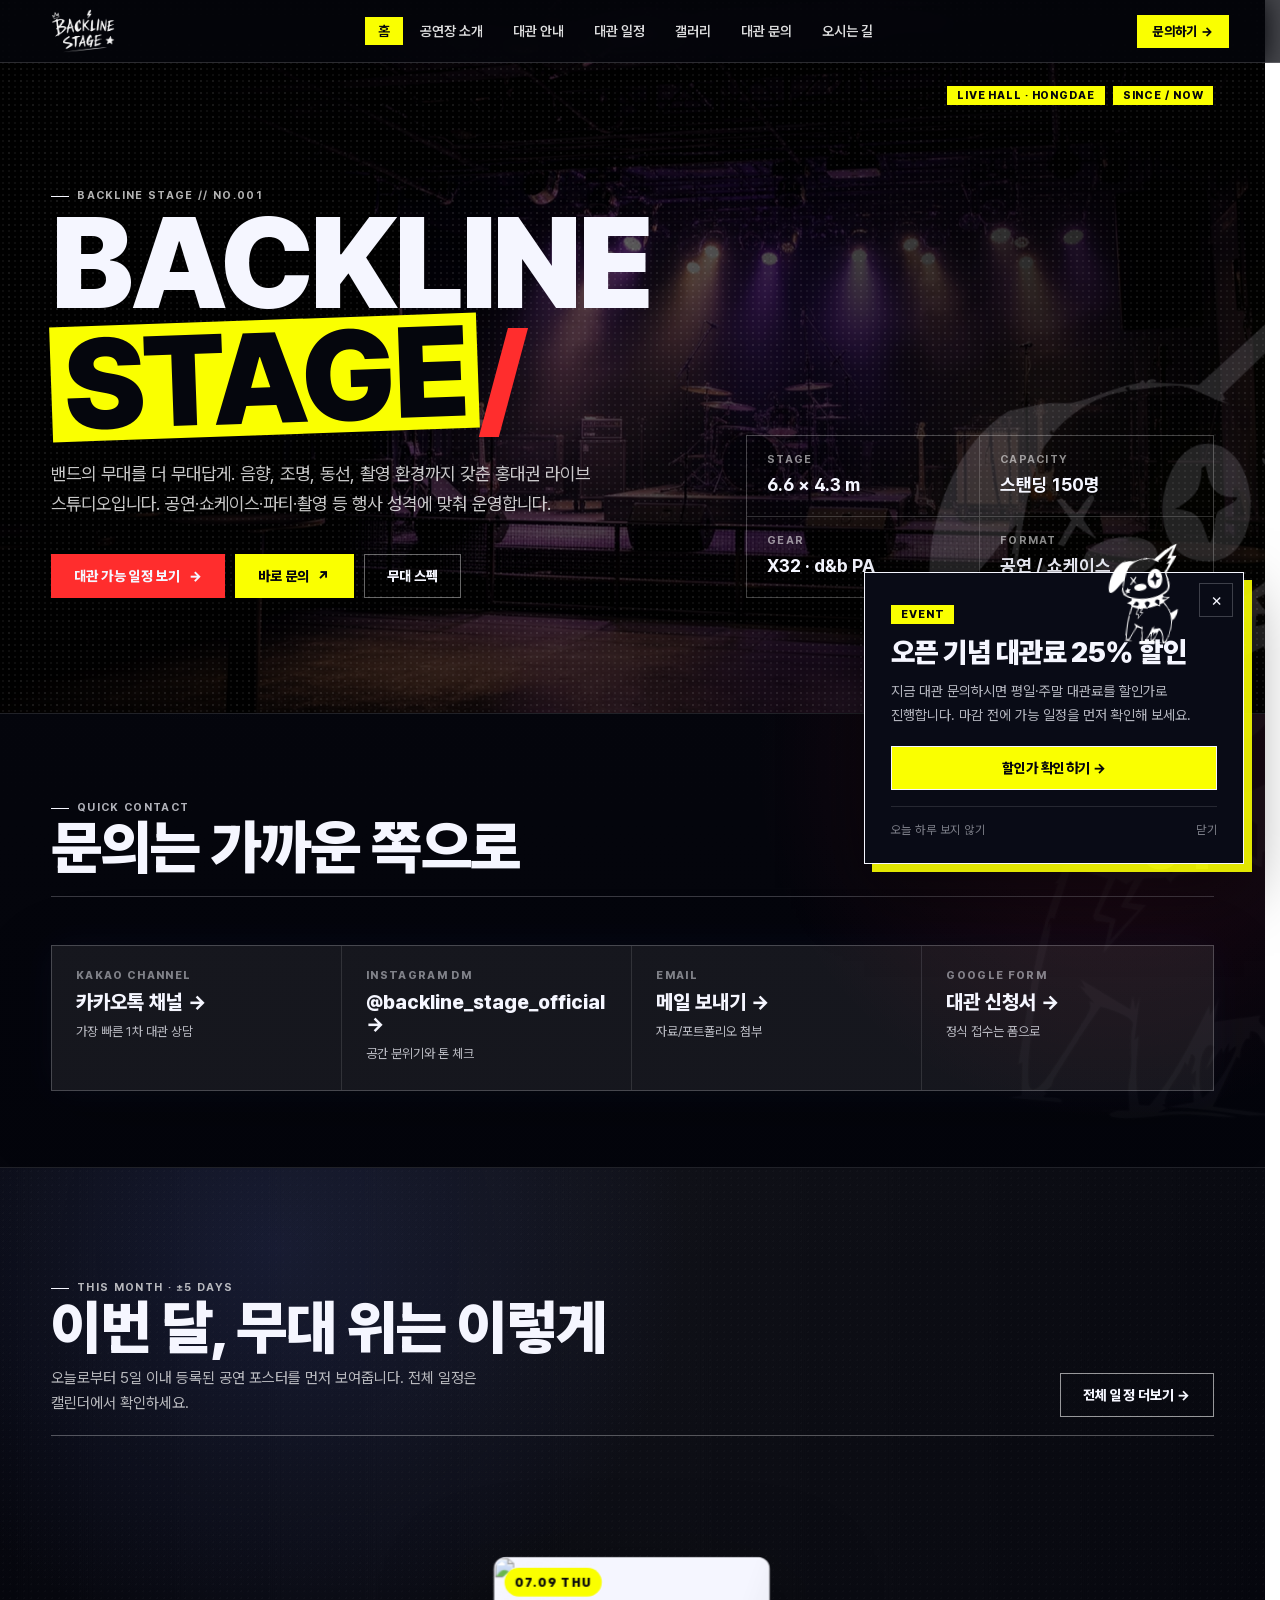
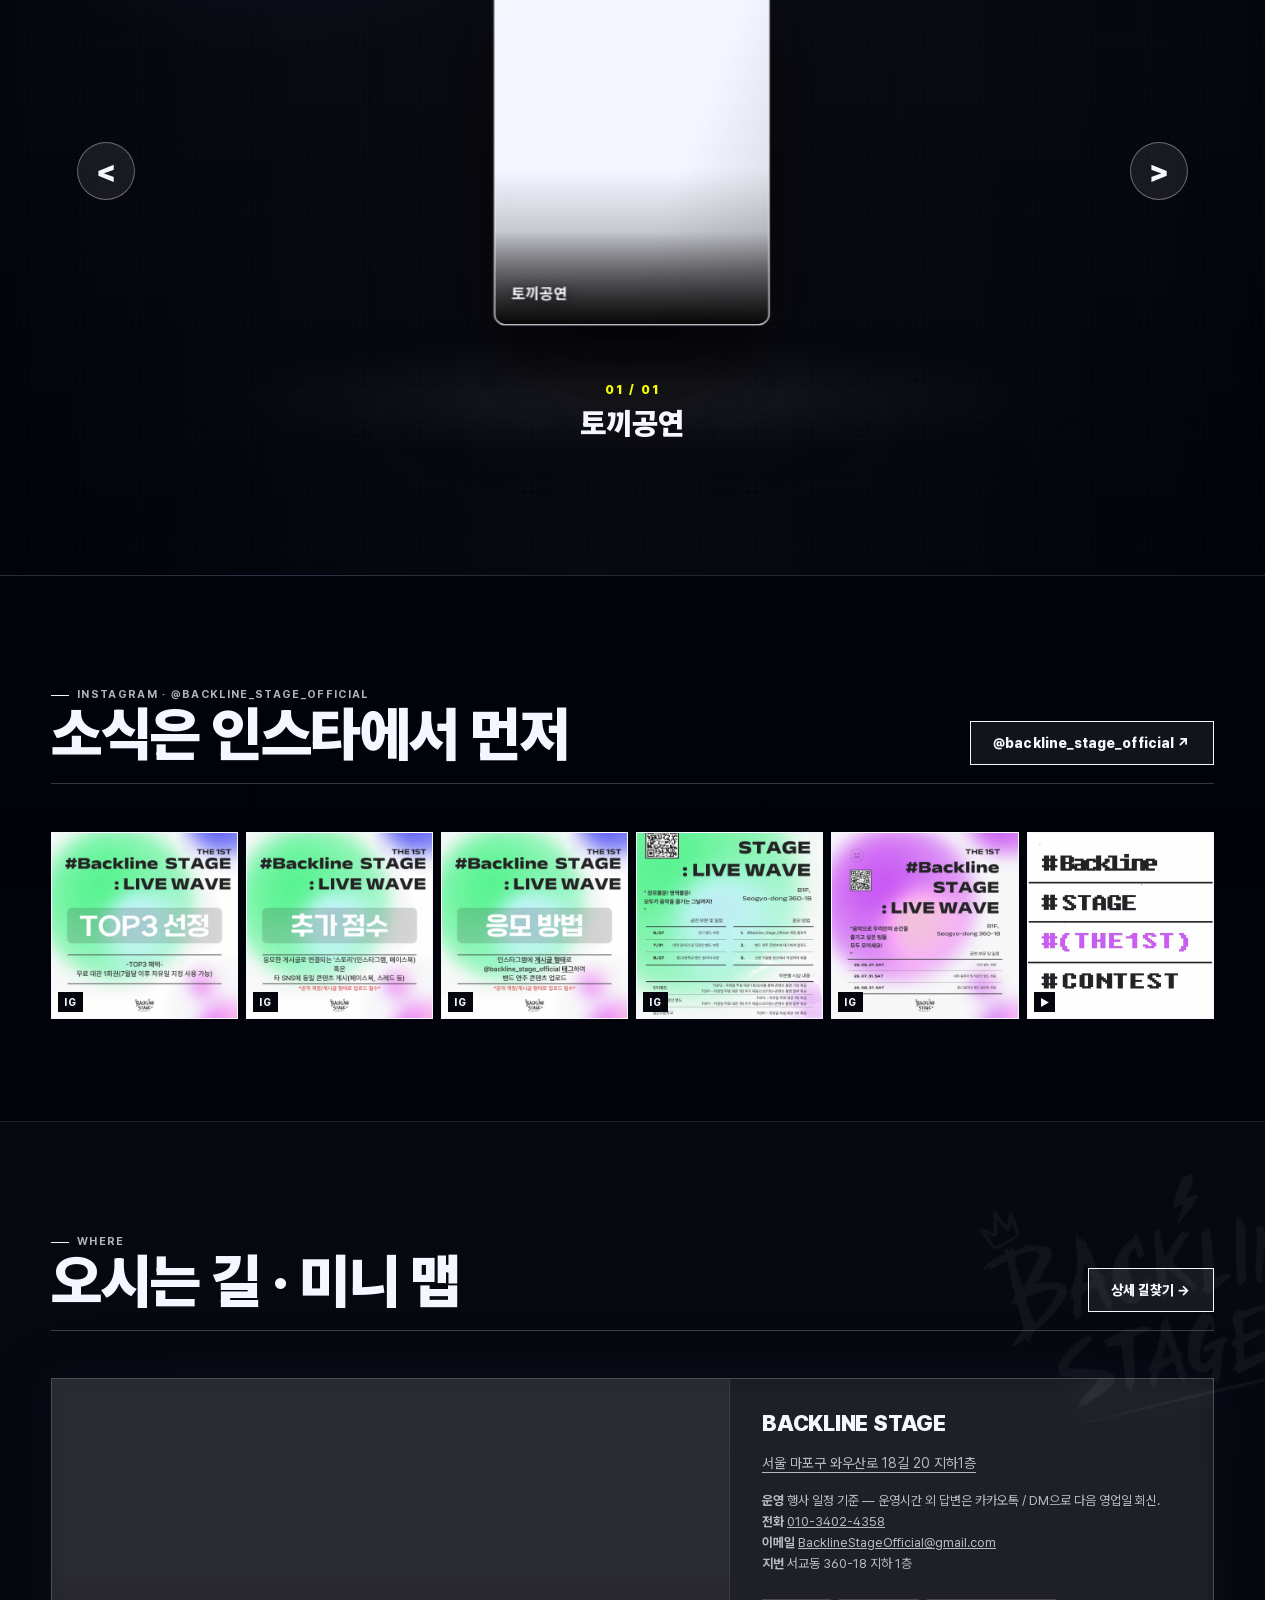
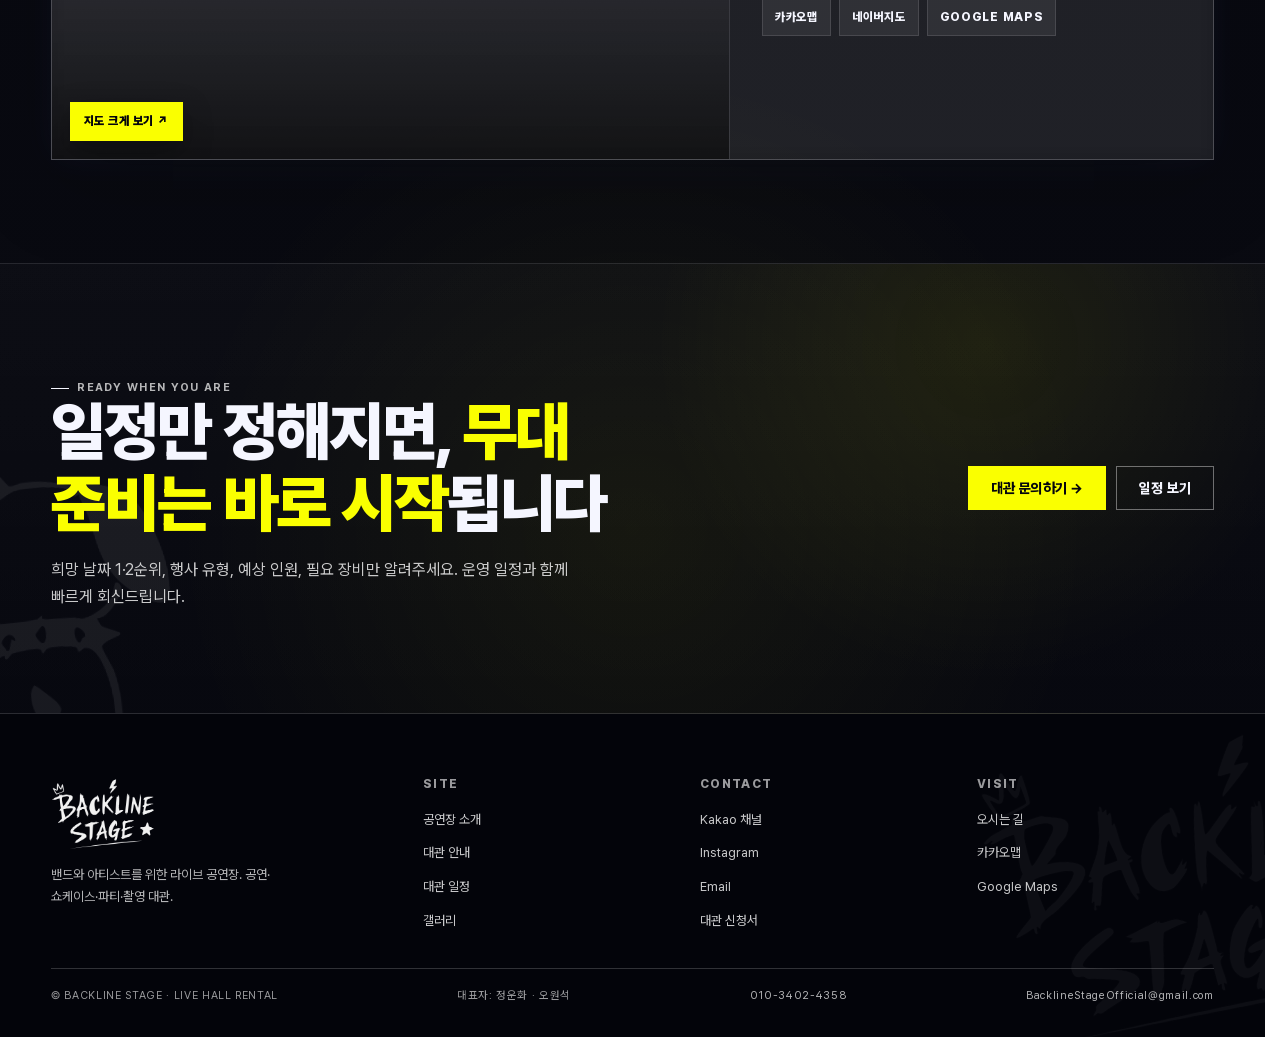
==== commit 95b61450: "Deploy YouTube video data" ====
--- a/index.html
+++ b/index.html
@@ -3,12 +3,12 @@
   <head>
     <meta charset="utf-8" />
     <meta name="viewport" content="width=device-width, initial-scale=1" />
-    <link rel="preload" href="./assets/fonts/PretendardVariable.woff2" as="font" type="font/woff2" crossorigin />
+    <link rel="stylesheet" href="./assets/fonts/pretendard/pretendard-dynamic-subset.css" />
     <link rel="preload" as="image" href="./assets/brand/original-white/logo-white.png" />
     <link rel="preload" as="image" href="./assets/brand/original-white/mascot-white.png" />
     <link rel="preload" as="image" href="./assets/brand/original-white/face-white.png" media="(min-width: 1081px)" />
     <link rel="preload" as="image" href="./assets/brand/original-white/mascot-back-white.png" media="(min-width: 1081px)" />
-    <link rel="preload" as="image" href="./assets/hero-reference-style.png" />
+    <link rel="preload" as="image" href="./assets/hero-reference-style.jpg" />
     <link rel="preload" as="image" href="./assets/hero.jpg" />
     <title>Backline Stage - 홍대 라이브 공연장 대관</title>
 
@@ -20,6 +20,7 @@
     <link rel="stylesheet" href="./styles.css" />
     <script defer src="./page-transitions.js"></script>
     <script defer src="./instagram-feed.js"></script>
+    <script defer src="./promo.js"></script>
     <meta name="description" content="홍대권 라이브 공연장 Backline Stage. 공연, 쇼케이스, 파티, 촬영 대관 일정과 문의 채널을 한곳에서 확인하세요." />
     <link rel="canonical" href="https://sbchung-ops.github.io/backline-stage-live/" />
     <meta property="og:site_name" content="Backline Stage" />
@@ -27,18 +28,18 @@
     <meta property="og:description" content="홍대권 라이브 공연장 Backline Stage. 공연, 쇼케이스, 파티, 촬영 대관 일정과 문의 채널을 한곳에서 확인하세요." />
     <meta property="og:type" content="website" />
     <meta property="og:url" content="https://sbchung-ops.github.io/backline-stage-live/" />
-    <meta property="og:image" content="https://sbchung-ops.github.io/backline-stage-live/assets/hero-reference-style.png" />
+    <meta property="og:image" content="https://sbchung-ops.github.io/backline-stage-live/assets/hero-reference-style.jpg" />
     <meta property="og:locale" content="ko_KR" />
     <meta name="twitter:card" content="summary_large_image" />
     <meta name="twitter:title" content="Backline Stage - 홍대 라이브 공연장 대관" />
     <meta name="twitter:description" content="홍대권 라이브 공연장 Backline Stage. 공연, 쇼케이스, 파티, 촬영 대관 일정과 문의 채널을 한곳에서 확인하세요." />
-    <meta name="twitter:image" content="https://sbchung-ops.github.io/backline-stage-live/assets/hero-reference-style.png" />
+    <meta name="twitter:image" content="https://sbchung-ops.github.io/backline-stage-live/assets/hero-reference-style.jpg" />
     <script type="application/ld+json">{
   "@context": "https://schema.org",
   "@type": "LocalBusiness",
   "name": "Backline Stage",
   "url": "https://sbchung-ops.github.io/backline-stage-live",
-  "image": "https://sbchung-ops.github.io/backline-stage-live/assets/hero-reference-style.png",
+  "image": "https://sbchung-ops.github.io/backline-stage-live/assets/hero-reference-style.jpg",
   "email": "BacklineStageOfficial@gmail.com",
   "address": {
     "@type": "PostalAddress",
@@ -62,7 +63,7 @@
     <script defer src="./site-data.js"></script>
     <script defer src="./cms-content.js"></script>
   </head>
-  <body>
+  <body data-promo-popup>
     <header class="site-header">
       <div class="site-header__inner">
         <a class="brand" href="./index.html" aria-label="Backline Stage 홈">
@@ -209,8 +210,7 @@
           <div class="section-head">
             <div>
               <p class="eyebrow">Instagram · @backline_stage_official</p>
-              <h2>현장은 인스타에서 먼저</h2>
-              <p class="lead">인스타그램 API 연동으로 가장 최근 포스트가 자동으로 노출됩니다.</p>
+              <h2>소식은 인스타에서 먼저</h2>
             </div>
             <div class="section-head__r">
               <a class="btn" target="_blank" rel="noopener" href="https://www.instagram.com/backline_stage_official/">@backline_stage_official ↗</a>
@@ -223,7 +223,7 @@
             <a class="ig-cell" href="https://www.instagram.com/backline_stage_official/" target="_blank" rel="noopener"><img src="./assets/poster-08.png" alt="" loading="lazy" decoding="async" /><span class="ig-tag">IG</span></a>
             <a class="ig-cell" href="https://www.instagram.com/backline_stage_official/" target="_blank" rel="noopener"><img src="./assets/poster-09.png" alt="" loading="lazy" decoding="async" /><span class="ig-tag">IG</span></a>
             <a class="ig-cell" href="https://www.instagram.com/backline_stage_official/" target="_blank" rel="noopener"><img src="./assets/poster-10.png" alt="" loading="lazy" decoding="async" /><span class="ig-tag">IG</span></a>
-            <a class="ig-cell" href="https://www.instagram.com/backline_stage_official/" target="_blank" rel="noopener"><img src="./assets/hero-reference-style.png" alt="" loading="lazy" decoding="async" /><span class="ig-tag">IG</span></a>
+            <a class="ig-cell" href="https://www.instagram.com/backline_stage_official/" target="_blank" rel="noopener"><img src="./assets/hero-reference-style.jpg" alt="" loading="lazy" decoding="async" /><span class="ig-tag">IG</span></a>
           </div>
         </div>
       </section>
--- a/assets/fonts/pretendard/pretendard-dynamic-subset.css
+++ b/assets/fonts/pretendard/pretendard-dynamic-subset.css
@@ -0,0 +1,927 @@
+/*
+Copyright (c) 2021 Kil Hyung-jin, with Reserved Font Name Pretendard.
+https://github.com/orioncactus/pretendard
+
+This Font Software is licensed under the SIL Open Font License, Version 1.1.
+This license is copied below, and is also available with a FAQ at:
+http://scripts.sil.org/OFL
+*/
+/* [0] */
+@font-face {
+	font-family: 'Pretendard Variable';
+	font-style: normal;
+	font-display: swap;
+	font-weight: 45 920;
+	src: url("./PretendardVariable.subset.0.woff2") format('woff2-variations');
+	unicode-range: U+f9ca-fa0b, U+ff03-ff05, U+ff07, U+ff0a-ff0b, U+ff0d-ff19, U+ff1b, U+ff1d, U+ff20-ff5b, U+ff5d, U+ffe0-ffe3, U+ffe5-ffe6;
+}
+
+/* [1] */
+@font-face {
+	font-family: 'Pretendard Variable';
+	font-style: normal;
+	font-display: swap;
+	font-weight: 45 920;
+	src: url("./PretendardVariable.subset.1.woff2") format('woff2-variations');
+	unicode-range: U+d723-d728, U+d72a-d733, U+d735-d748, U+d74a-d74f, U+d752-d753, U+d755-d757, U+d75a-d75f, U+d762-d764, U+d766-d768, U+d76a-d76b, U+d76d-d76f, U+d771-d787, U+d789-d78b, U+d78d-d78f, U+d791-d797, U+d79a, U+d79c, U+d79e-d7a3, U+f900-f909, U+f90b-f92e;
+}
+
+/* [2] */
+@font-face {
+	font-family: 'Pretendard Variable';
+	font-style: normal;
+	font-display: swap;
+	font-weight: 45 920;
+	src: url("./PretendardVariable.subset.2.woff2") format('woff2-variations');
+	unicode-range: U+d679-d68b, U+d68e-d69e, U+d6a0, U+d6a2-d6a7, U+d6a9-d6c3, U+d6c6-d6c7, U+d6c9-d6cb, U+d6cd-d6d3, U+d6d5-d6d6, U+d6d8-d6e3, U+d6e5-d6e7, U+d6e9-d6fb, U+d6fd-d717, U+d719-d71f, U+d721-d722;
+}
+
+/* [3] */
+@font-face {
+	font-family: 'Pretendard Variable';
+	font-style: normal;
+	font-display: swap;
+	font-weight: 45 920;
+	src: url("./PretendardVariable.subset.3.woff2") format('woff2-variations');
+	unicode-range: U+d5bc-d5c7, U+d5ca-d5cb, U+d5cd-d5cf, U+d5d1-d5d7, U+d5d9-d5da, U+d5dc, U+d5de-d5e3, U+d5e6-d5e7, U+d5e9-d5eb, U+d5ed-d5f6, U+d5f8, U+d5fa-d5ff, U+d602-d603, U+d605-d607, U+d609-d60f, U+d612-d613, U+d616-d61b, U+d61d-d637, U+d63a-d63b, U+d63d-d63f, U+d641-d647, U+d64a-d64c, U+d64e-d653, U+d656-d657, U+d659-d65b, U+d65d-d666, U+d668, U+d66a-d678;
+}
+
+/* [4] */
+@font-face {
+	font-family: 'Pretendard Variable';
+	font-style: normal;
+	font-display: swap;
+	font-weight: 45 920;
+	src: url("./PretendardVariable.subset.4.woff2") format('woff2-variations');
+	unicode-range: U+d507, U+d509-d50b, U+d50d-d513, U+d515-d53b, U+d53e-d53f, U+d541-d543, U+d545-d54c, U+d54e, U+d550, U+d552-d557, U+d55a-d55b, U+d55d-d55f, U+d561-d564, U+d566-d567, U+d56a, U+d56c, U+d56e-d573, U+d576-d577, U+d579-d583, U+d585-d586, U+d58a-d5a4, U+d5a6-d5bb;
+}
+
+/* [5] */
+@font-face {
+	font-family: 'Pretendard Variable';
+	font-style: normal;
+	font-display: swap;
+	font-weight: 45 920;
+	src: url("./PretendardVariable.subset.5.woff2") format('woff2-variations');
+	unicode-range: U+d464-d477, U+d47a-d47b, U+d47d-d47f, U+d481-d487, U+d489-d48a, U+d48c, U+d48e-d4e7, U+d4e9-d503, U+d505-d506;
+}
+
+/* [6] */
+@font-face {
+	font-family: 'Pretendard Variable';
+	font-style: normal;
+	font-display: swap;
+	font-weight: 45 920;
+	src: url("./PretendardVariable.subset.6.woff2") format('woff2-variations');
+	unicode-range: U+d3bf-d3c7, U+d3ca-d3cf, U+d3d1-d3eb, U+d3ee-d3ef, U+d3f1-d3f3, U+d3f5-d3fb, U+d3fd-d400, U+d402-d45b, U+d45d-d463;
+}
+
+/* [7] */
+@font-face {
+	font-family: 'Pretendard Variable';
+	font-style: normal;
+	font-display: swap;
+	font-weight: 45 920;
+	src: url("./PretendardVariable.subset.7.woff2") format('woff2-variations');
+	unicode-range: U+d2ff, U+d302-d304, U+d306-d30b, U+d30f, U+d311-d313, U+d315-d31b, U+d31e, U+d322-d324, U+d326-d327, U+d32a-d32b, U+d32d-d32f, U+d331-d337, U+d339-d33c, U+d33e-d37b, U+d37e-d37f, U+d381-d383, U+d385-d38b, U+d38e-d390, U+d392-d397, U+d39a-d39b, U+d39d-d39f, U+d3a1-d3a7, U+d3a9-d3aa, U+d3ac, U+d3ae-d3b3, U+d3b5-d3b7, U+d3b9-d3bb, U+d3bd-d3be;
+}
+
+/* [8] */
+@font-face {
+	font-family: 'Pretendard Variable';
+	font-style: normal;
+	font-display: swap;
+	font-weight: 45 920;
+	src: url("./PretendardVariable.subset.8.woff2") format('woff2-variations');
+	unicode-range: U+d257-d27f, U+d281-d29b, U+d29d-d29f, U+d2a1-d2ab, U+d2ad-d2b7, U+d2ba-d2bb, U+d2bd-d2bf, U+d2c1-d2c7, U+d2c9-d2ef, U+d2f2-d2f3, U+d2f5-d2f7, U+d2f9-d2fe;
+}
+
+/* [9] */
+@font-face {
+	font-family: 'Pretendard Variable';
+	font-style: normal;
+	font-display: swap;
+	font-weight: 45 920;
+	src: url("./PretendardVariable.subset.9.woff2") format('woff2-variations');
+	unicode-range: U+d1b4, U+d1b6-d1f3, U+d1f5-d22b, U+d22e-d22f, U+d231-d233, U+d235-d23b, U+d23d-d240, U+d242-d256;
+}
+
+/* [10] */
+@font-face {
+	font-family: 'Pretendard Variable';
+	font-style: normal;
+	font-display: swap;
+	font-weight: 45 920;
+	src: url("./PretendardVariable.subset.10.woff2") format('woff2-variations');
+	unicode-range: U+d105-d12f, U+d132-d133, U+d135-d137, U+d139-d13f, U+d141-d142, U+d144, U+d146-d14b, U+d14e-d14f, U+d151-d153, U+d155-d15b, U+d15e-d187, U+d189-d19f, U+d1a2-d1a3, U+d1a5-d1a7, U+d1a9-d1af, U+d1b2-d1b3;
+}
+
+/* [11] */
+@font-face {
+	font-family: 'Pretendard Variable';
+	font-style: normal;
+	font-display: swap;
+	font-weight: 45 920;
+	src: url("./PretendardVariable.subset.11.woff2") format('woff2-variations');
+	unicode-range: U+d04b-d04f, U+d051-d057, U+d059-d06b, U+d06d-d06f, U+d071-d073, U+d075-d07b, U+d07e-d0a3, U+d0a6-d0a7, U+d0a9-d0ab, U+d0ad-d0b3, U+d0b6, U+d0b8, U+d0ba-d0bf, U+d0c2-d0c3, U+d0c5-d0c7, U+d0c9-d0cf, U+d0d2, U+d0d6-d0db, U+d0de-d0df, U+d0e1-d0e3, U+d0e5-d0eb, U+d0ee-d0f0, U+d0f2-d104;
+}
+
+/* [12] */
+@font-face {
+	font-family: 'Pretendard Variable';
+	font-style: normal;
+	font-display: swap;
+	font-weight: 45 920;
+	src: url("./PretendardVariable.subset.12.woff2") format('woff2-variations');
+	unicode-range: U+cfa2-cfc3, U+cfc5-cfdf, U+cfe2-cfe3, U+cfe5-cfe7, U+cfe9-cff4, U+cff6-cffb, U+cffd-cfff, U+d001-d003, U+d005-d017, U+d019-d033, U+d036-d037, U+d039-d03b, U+d03d-d04a;
+}
+
+/* [13] */
+@font-face {
+	font-family: 'Pretendard Variable';
+	font-style: normal;
+	font-display: swap;
+	font-weight: 45 920;
+	src: url("./PretendardVariable.subset.13.woff2") format('woff2-variations');
+	unicode-range: U+cef0-cef3, U+cef6, U+cef9-ceff, U+cf01-cf03, U+cf05-cf07, U+cf09-cf0f, U+cf11-cf12, U+cf14-cf1b, U+cf1d-cf1f, U+cf21-cf2f, U+cf31-cf53, U+cf56-cf57, U+cf59-cf5b, U+cf5d-cf63, U+cf66, U+cf68, U+cf6a-cf6f, U+cf71-cf84, U+cf86-cf8b, U+cf8d-cfa1;
+}
+
+/* [14] */
+@font-face {
+	font-family: 'Pretendard Variable';
+	font-style: normal;
+	font-display: swap;
+	font-weight: 45 920;
+	src: url("./PretendardVariable.subset.14.woff2") format('woff2-variations');
+	unicode-range: U+ce3c-ce57, U+ce5a-ce5b, U+ce5d-ce5f, U+ce61-ce67, U+ce6a, U+ce6c, U+ce6e-ce73, U+ce76-ce77, U+ce79-ce7b, U+ce7d-ce83, U+ce85-ce88, U+ce8a-ce8f, U+ce91-ce93, U+ce95-ce97, U+ce99-ce9f, U+cea2, U+cea4-ceab, U+cead-cee3, U+cee6-cee7, U+cee9-ceeb, U+ceed-ceef;
+}
+
+/* [15] */
+@font-face {
+	font-family: 'Pretendard Variable';
+	font-style: normal;
+	font-display: swap;
+	font-weight: 45 920;
+	src: url("./PretendardVariable.subset.15.woff2") format('woff2-variations');
+	unicode-range: U+cd92-cd93, U+cd96-cd97, U+cd99-cd9b, U+cd9d-cda3, U+cda6-cda8, U+cdaa-cdaf, U+cdb1-cdc3, U+cdc5-cdcb, U+cdcd-cde7, U+cde9-ce03, U+ce05-ce1f, U+ce22-ce34, U+ce36-ce3b;
+}
+
+/* [16] */
+@font-face {
+	font-family: 'Pretendard Variable';
+	font-style: normal;
+	font-display: swap;
+	font-weight: 45 920;
+	src: url("./PretendardVariable.subset.16.woff2") format('woff2-variations');
+	unicode-range: U+ccef-cd07, U+cd0a-cd0b, U+cd0d-cd1a, U+cd1c, U+cd1e-cd2b, U+cd2d-cd5b, U+cd5d-cd77, U+cd79-cd91;
+}
+
+/* [17] */
+@font-face {
+	font-family: 'Pretendard Variable';
+	font-style: normal;
+	font-display: swap;
+	font-weight: 45 920;
+	src: url("./PretendardVariable.subset.17.woff2") format('woff2-variations');
+	unicode-range: U+cc3f-cc43, U+cc46-cc47, U+cc49-cc4b, U+cc4d-cc53, U+cc55-cc58, U+cc5a-cc5f, U+cc61-cc97, U+cc9a-cc9b, U+cc9d-cc9f, U+cca1-cca7, U+ccaa, U+ccac, U+ccae-ccb3, U+ccb6-ccb7, U+ccb9-ccbb, U+ccbd-cccf, U+ccd1-cce3, U+cce5-ccee;
+}
+
+/* [18] */
+@font-face {
+	font-family: 'Pretendard Variable';
+	font-style: normal;
+	font-display: swap;
+	font-weight: 45 920;
+	src: url("./PretendardVariable.subset.18.woff2") format('woff2-variations');
+	unicode-range: U+cb91-cbd3, U+cbd5-cbe3, U+cbe5-cc0b, U+cc0e-cc0f, U+cc11-cc13, U+cc15-cc1b, U+cc1d-cc20, U+cc23-cc27, U+cc2a-cc2b, U+cc2d, U+cc2f, U+cc31-cc37, U+cc3a, U+cc3c;
+}
+
+/* [19] */
+@font-face {
+	font-family: 'Pretendard Variable';
+	font-style: normal;
+	font-display: swap;
+	font-weight: 45 920;
+	src: url("./PretendardVariable.subset.19.woff2") format('woff2-variations');
+	unicode-range: U+caf4-cb47, U+cb4a-cb90;
+}
+
+/* [20] */
+@font-face {
+	font-family: 'Pretendard Variable';
+	font-style: normal;
+	font-display: swap;
+	font-weight: 45 920;
+	src: url("./PretendardVariable.subset.20.woff2") format('woff2-variations');
+	unicode-range: U+ca4a-ca4b, U+ca4e-ca4f, U+ca51-ca53, U+ca55-ca5b, U+ca5d-ca60, U+ca62-ca83, U+ca85-cabb, U+cabe-cabf, U+cac1-cac3, U+cac5-cacb, U+cacd-cad0, U+cad2, U+cad4-cad8, U+cada-caf3;
+}
+
+/* [21] */
+@font-face {
+	font-family: 'Pretendard Variable';
+	font-style: normal;
+	font-display: swap;
+	font-weight: 45 920;
+	src: url("./PretendardVariable.subset.21.woff2") format('woff2-variations');
+	unicode-range: U+c996-c997, U+c99a-c99c, U+c99e-c9bf, U+c9c2-c9c3, U+c9c5-c9c7, U+c9c9-c9cf, U+c9d2, U+c9d4, U+c9d7-c9d8, U+c9db, U+c9de-c9df, U+c9e1-c9e3, U+c9e5-c9e6, U+c9e8-c9eb, U+c9ee-c9f0, U+c9f2-c9f7, U+c9f9-ca0b, U+ca0d-ca28, U+ca2a-ca49;
+}
+
+/* [22] */
+@font-face {
+	font-family: 'Pretendard Variable';
+	font-style: normal;
+	font-display: swap;
+	font-weight: 45 920;
+	src: url("./PretendardVariable.subset.22.woff2") format('woff2-variations');
+	unicode-range: U+c8e9-c8f4, U+c8f6-c8fb, U+c8fe-c8ff, U+c901-c903, U+c905-c90b, U+c90e-c910, U+c912-c917, U+c919-c92b, U+c92d-c94f, U+c951-c953, U+c955-c96b, U+c96d-c973, U+c975-c987, U+c98a-c98b, U+c98d-c98f, U+c991-c995;
+}
+
+/* [23] */
+@font-face {
+	font-family: 'Pretendard Variable';
+	font-style: normal;
+	font-display: swap;
+	font-weight: 45 920;
+	src: url("./PretendardVariable.subset.23.woff2") format('woff2-variations');
+	unicode-range: U+c841-c84b, U+c84d-c86f, U+c872-c873, U+c875-c877, U+c879-c87f, U+c882-c884, U+c887-c88a, U+c88d-c8c3, U+c8c5-c8df, U+c8e1-c8e8;
+}
+
+/* [24] */
+@font-face {
+	font-family: 'Pretendard Variable';
+	font-style: normal;
+	font-display: swap;
+	font-weight: 45 920;
+	src: url("./PretendardVariable.subset.24.woff2") format('woff2-variations');
+	unicode-range: U+c779-c77b, U+c77e-c782, U+c786, U+c78b, U+c78d, U+c78f, U+c792-c793, U+c795, U+c797, U+c799-c79f, U+c7a2, U+c7a7-c7ab, U+c7ae-c7bb, U+c7bd-c7c0, U+c7c2-c7c7, U+c7c9-c7dc, U+c7de-c7ff, U+c802-c803, U+c805-c807, U+c809, U+c80b-c80f, U+c812, U+c814, U+c817-c81b, U+c81e-c81f, U+c821-c823, U+c825-c82e, U+c830-c837, U+c839-c83b, U+c83d-c840;
+}
+
+/* [25] */
+@font-face {
+	font-family: 'Pretendard Variable';
+	font-style: normal;
+	font-display: swap;
+	font-weight: 45 920;
+	src: url("./PretendardVariable.subset.25.woff2") format('woff2-variations');
+	unicode-range: U+c6bb-c6bf, U+c6c2, U+c6c4, U+c6c6-c6cb, U+c6ce-c6cf, U+c6d1-c6d3, U+c6d5-c6db, U+c6dd-c6df, U+c6e1-c6e7, U+c6e9-c6eb, U+c6ed-c6ef, U+c6f1-c6f8, U+c6fa-c703, U+c705-c707, U+c709-c70b, U+c70d-c716, U+c718, U+c71a-c71f, U+c722-c723, U+c725-c727, U+c729-c734, U+c736-c73b, U+c73e-c73f, U+c741-c743, U+c745-c74b, U+c74e-c750, U+c752-c757, U+c759-c773, U+c776-c777;
+}
+
+/* [26] */
+@font-face {
+	font-family: 'Pretendard Variable';
+	font-style: normal;
+	font-display: swap;
+	font-weight: 45 920;
+	src: url("./PretendardVariable.subset.26.woff2") format('woff2-variations');
+	unicode-range: U+c5f5-c5fb, U+c5fe, U+c602-c605, U+c607, U+c609-c60f, U+c611-c61a, U+c61c-c623, U+c626-c627, U+c629-c62b, U+c62d, U+c62f-c632, U+c636, U+c638, U+c63a-c63f, U+c642-c643, U+c645-c647, U+c649-c652, U+c656-c65b, U+c65d-c65f, U+c661-c663, U+c665-c677, U+c679-c67b, U+c67d-c693, U+c696-c697, U+c699-c69b, U+c69d-c6a3, U+c6a6, U+c6a8, U+c6aa-c6af, U+c6b2-c6b3, U+c6b5-c6b7, U+c6b9-c6ba;
+}
+
+/* [27] */
+@font-face {
+	font-family: 'Pretendard Variable';
+	font-style: normal;
+	font-display: swap;
+	font-weight: 45 920;
+	src: url("./PretendardVariable.subset.27.woff2") format('woff2-variations');
+	unicode-range: U+c517-c527, U+c52a-c52b, U+c52d-c52f, U+c531-c538, U+c53a, U+c53c, U+c53e-c543, U+c546-c547, U+c54b, U+c54d-c552, U+c556, U+c55a-c55b, U+c55d, U+c55f, U+c562-c563, U+c565-c567, U+c569-c56f, U+c572, U+c574, U+c576-c57b, U+c57e-c57f, U+c581-c583, U+c585-c586, U+c588-c58b, U+c58e, U+c590, U+c592-c596, U+c599-c5b3, U+c5b6-c5b7, U+c5ba, U+c5be-c5c3, U+c5ca-c5cb, U+c5cd, U+c5cf, U+c5d2-c5d3, U+c5d5-c5d7, U+c5d9-c5df, U+c5e1-c5e2, U+c5e4, U+c5e6-c5eb, U+c5ef, U+c5f1-c5f3;
+}
+
+/* [28] */
+@font-face {
+	font-family: 'Pretendard Variable';
+	font-style: normal;
+	font-display: swap;
+	font-weight: 45 920;
+	src: url("./PretendardVariable.subset.28.woff2") format('woff2-variations');
+	unicode-range: U+c475-c4ef, U+c4f2-c4f3, U+c4f5-c4f7, U+c4f9-c4ff, U+c502-c50b, U+c50d-c516;
+}
+
+/* [29] */
+@font-face {
+	font-family: 'Pretendard Variable';
+	font-style: normal;
+	font-display: swap;
+	font-weight: 45 920;
+	src: url("./PretendardVariable.subset.29.woff2") format('woff2-variations');
+	unicode-range: U+c3d0-c3d7, U+c3da-c3db, U+c3dd-c3de, U+c3e1-c3ec, U+c3ee-c3f3, U+c3f5-c42b, U+c42d-c463, U+c466-c474;
+}
+
+/* [30] */
+@font-face {
+	font-family: 'Pretendard Variable';
+	font-style: normal;
+	font-display: swap;
+	font-weight: 45 920;
+	src: url("./PretendardVariable.subset.30.woff2") format('woff2-variations');
+	unicode-range: U+c32b-c367, U+c36a-c36b, U+c36d-c36f, U+c371-c377, U+c37a-c37b, U+c37e-c383, U+c385-c387, U+c389-c3cf;
+}
+
+/* [31] */
+@font-face {
+	font-family: 'Pretendard Variable';
+	font-style: normal;
+	font-display: swap;
+	font-weight: 45 920;
+	src: url("./PretendardVariable.subset.31.woff2") format('woff2-variations');
+	unicode-range: U+c26a-c26b, U+c26d-c26f, U+c271-c273, U+c275-c27b, U+c27e-c287, U+c289-c28f, U+c291-c297, U+c299-c29a, U+c29c-c2a3, U+c2a5-c2a7, U+c2a9-c2ab, U+c2ad-c2b3, U+c2b6, U+c2b8, U+c2ba-c2bb, U+c2bd-c2db, U+c2de-c2df, U+c2e1-c2e2, U+c2e5-c2ea, U+c2ee, U+c2f0, U+c2f2-c2f5, U+c2f7, U+c2fa-c2fb, U+c2fd-c2ff, U+c301-c307, U+c309-c30c, U+c30e-c312, U+c315-c323, U+c325-c328, U+c32a;
+}
+
+/* [32] */
+@font-face {
+	font-family: 'Pretendard Variable';
+	font-style: normal;
+	font-display: swap;
+	font-weight: 45 920;
+	src: url("./PretendardVariable.subset.32.woff2") format('woff2-variations');
+	unicode-range: U+c1bc-c1c3, U+c1c5-c1df, U+c1e1-c1fb, U+c1fd-c203, U+c205-c20c, U+c20e, U+c210-c217, U+c21a-c21b, U+c21d-c21e, U+c221-c227, U+c229-c22a, U+c22c, U+c22e, U+c230, U+c233-c24f, U+c251-c257, U+c259-c269;
+}
+
+/* [33] */
+@font-face {
+	font-family: 'Pretendard Variable';
+	font-style: normal;
+	font-display: swap;
+	font-weight: 45 920;
+	src: url("./PretendardVariable.subset.33.woff2") format('woff2-variations');
+	unicode-range: U+c101-c11b, U+c11f, U+c121-c123, U+c125-c12b, U+c12e, U+c132-c137, U+c13a-c13b, U+c13d-c13f, U+c141-c147, U+c14a, U+c14c-c153, U+c155-c157, U+c159-c15b, U+c15d-c166, U+c169-c16f, U+c171-c177, U+c179-c18b, U+c18e-c18f, U+c191-c193, U+c195-c19b, U+c19d-c19e, U+c1a0, U+c1a2-c1a4, U+c1a6-c1bb;
+}
+
+/* [34] */
+@font-face {
+	font-family: 'Pretendard Variable';
+	font-style: normal;
+	font-display: swap;
+	font-weight: 45 920;
+	src: url("./PretendardVariable.subset.34.woff2") format('woff2-variations');
+	unicode-range: U+c049-c057, U+c059-c05b, U+c05d-c05f, U+c061-c067, U+c069-c08f, U+c091-c0ab, U+c0ae-c0af, U+c0b1-c0b3, U+c0b5, U+c0b7-c0bb, U+c0be, U+c0c2-c0c7, U+c0ca-c0cb, U+c0cd-c0cf, U+c0d1-c0d7, U+c0d9-c0da, U+c0dc, U+c0de-c0e3, U+c0e5-c0eb, U+c0ed-c0f3, U+c0f6, U+c0f8, U+c0fa-c0ff;
+}
+
+/* [35] */
+@font-face {
+	font-family: 'Pretendard Variable';
+	font-style: normal;
+	font-display: swap;
+	font-weight: 45 920;
+	src: url("./PretendardVariable.subset.35.woff2") format('woff2-variations');
+	unicode-range: U+bfa7-bfaf, U+bfb1-bfc4, U+bfc6-bfcb, U+bfce-bfcf, U+bfd1-bfd3, U+bfd5-bfdb, U+bfdd-c048;
+}
+
+/* [36] */
+@font-face {
+	font-family: 'Pretendard Variable';
+	font-style: normal;
+	font-display: swap;
+	font-weight: 45 920;
+	src: url("./PretendardVariable.subset.36.woff2") format('woff2-variations');
+	unicode-range: U+bf07, U+bf09-bf3f, U+bf41-bf4f, U+bf52-bf54, U+bf56-bfa6;
+}
+
+/* [37] */
+@font-face {
+	font-family: 'Pretendard Variable';
+	font-style: normal;
+	font-display: swap;
+	font-weight: 45 920;
+	src: url("./PretendardVariable.subset.37.woff2") format('woff2-variations');
+	unicode-range: U+be56, U+be58, U+be5c-be5f, U+be62-be63, U+be65-be67, U+be69-be74, U+be76-be7b, U+be7e-be7f, U+be81-be8e, U+be90, U+be92-bea7, U+bea9-becf, U+bed2-bed3, U+bed5-bed6, U+bed9-bee3, U+bee6-bf06;
+}
+
+/* [38] */
+@font-face {
+	font-family: 'Pretendard Variable';
+	font-style: normal;
+	font-display: swap;
+	font-weight: 45 920;
+	src: url("./PretendardVariable.subset.38.woff2") format('woff2-variations');
+	unicode-range: U+bdb0-bdd3, U+bdd5-bdef, U+bdf1-be0b, U+be0d-be0f, U+be11-be13, U+be15-be43, U+be46-be47, U+be49-be4b, U+be4d-be53;
+}
+
+/* [39] */
+@font-face {
+	font-family: 'Pretendard Variable';
+	font-style: normal;
+	font-display: swap;
+	font-weight: 45 920;
+	src: url("./PretendardVariable.subset.39.woff2") format('woff2-variations');
+	unicode-range: U+bd03, U+bd06, U+bd08, U+bd0a-bd0f, U+bd11-bd22, U+bd25-bd47, U+bd49-bd58, U+bd5a-bd7f, U+bd82-bd83, U+bd85-bd87, U+bd8a-bd8f, U+bd91-bd92, U+bd94, U+bd96-bd98, U+bd9a-bdaf;
+}
+
+/* [40] */
+@font-face {
+	font-family: 'Pretendard Variable';
+	font-style: normal;
+	font-display: swap;
+	font-weight: 45 920;
+	src: url("./PretendardVariable.subset.40.woff2") format('woff2-variations');
+	unicode-range: U+bc4e-bc83, U+bc86-bc87, U+bc89-bc8b, U+bc8d-bc93, U+bc96, U+bc98, U+bc9b-bc9f, U+bca2-bca3, U+bca5-bca7, U+bca9-bcb2, U+bcb4-bcbb, U+bcbe-bcbf, U+bcc1-bcc3, U+bcc5-bccc, U+bcce-bcd0, U+bcd2-bcd4, U+bcd6-bcf3, U+bcf7, U+bcf9-bcfb, U+bcfd-bd02;
+}
+
+/* [41] */
+@font-face {
+	font-family: 'Pretendard Variable';
+	font-style: normal;
+	font-display: swap;
+	font-weight: 45 920;
+	src: url("./PretendardVariable.subset.41.woff2") format('woff2-variations');
+	unicode-range: U+bb90-bba3, U+bba5-bbab, U+bbad-bbbf, U+bbc1-bbf7, U+bbfa-bbfb, U+bbfd-bbfe, U+bc01-bc07, U+bc09-bc0a, U+bc0e, U+bc10, U+bc12-bc13, U+bc17, U+bc19-bc1a, U+bc1e, U+bc20-bc23, U+bc26, U+bc28, U+bc2a-bc2c, U+bc2e-bc2f, U+bc32-bc33, U+bc35-bc37, U+bc39-bc3f, U+bc41-bc42, U+bc44, U+bc46-bc48, U+bc4a-bc4d;
+}
+
+/* [42] */
+@font-face {
+	font-family: 'Pretendard Variable';
+	font-style: normal;
+	font-display: swap;
+	font-weight: 45 920;
+	src: url("./PretendardVariable.subset.42.woff2") format('woff2-variations');
+	unicode-range: U+bae6-bafb, U+bafd-bb17, U+bb19-bb33, U+bb37, U+bb39-bb3a, U+bb3d-bb43, U+bb45-bb46, U+bb48, U+bb4a-bb4f, U+bb51-bb53, U+bb55-bb57, U+bb59-bb62, U+bb64-bb8f;
+}
+
+/* [43] */
+@font-face {
+	font-family: 'Pretendard Variable';
+	font-style: normal;
+	font-display: swap;
+	font-weight: 45 920;
+	src: url("./PretendardVariable.subset.43.woff2") format('woff2-variations');
+	unicode-range: U+ba30-ba37, U+ba3a-ba3b, U+ba3d-ba3f, U+ba41-ba47, U+ba49-ba4a, U+ba4c, U+ba4e-ba53, U+ba56-ba57, U+ba59-ba5b, U+ba5d-ba63, U+ba65-ba66, U+ba68-ba6f, U+ba71-ba73, U+ba75-ba77, U+ba79-ba84, U+ba86, U+ba88-baa7, U+baaa, U+baad-baaf, U+bab1-bab7, U+baba, U+babc, U+babe-bae5;
+}
+
+/* [44] */
+@font-face {
+	font-family: 'Pretendard Variable';
+	font-style: normal;
+	font-display: swap;
+	font-weight: 45 920;
+	src: url("./PretendardVariable.subset.44.woff2") format('woff2-variations');
+	unicode-range: U+b96e-b973, U+b976-b977, U+b979-b97b, U+b97d-b983, U+b986, U+b988, U+b98a-b98d, U+b98f-b9ab, U+b9ae-b9af, U+b9b1-b9b3, U+b9b5-b9bb, U+b9be, U+b9c0, U+b9c2-b9c7, U+b9ca-b9cb, U+b9cd, U+b9d2-b9d7, U+b9da, U+b9dc, U+b9df-b9e0, U+b9e2, U+b9e6-b9e7, U+b9e9-b9f3, U+b9f6, U+b9f8, U+b9fb-ba2f;
+}
+
+/* [45] */
+@font-face {
+	font-family: 'Pretendard Variable';
+	font-style: normal;
+	font-display: swap;
+	font-weight: 45 920;
+	src: url("./PretendardVariable.subset.45.woff2") format('woff2-variations');
+	unicode-range: U+b8bf-b8cb, U+b8cd-b8e0, U+b8e2-b8e7, U+b8ea-b8eb, U+b8ed-b8ef, U+b8f1-b8f7, U+b8fa, U+b8fc, U+b8fe-b903, U+b905-b917, U+b919-b91f, U+b921-b93b, U+b93d-b957, U+b95a-b95b, U+b95d-b95f, U+b961-b967, U+b969-b96c;
+}
+
+/* [46] */
+@font-face {
+	font-family: 'Pretendard Variable';
+	font-style: normal;
+	font-display: swap;
+	font-weight: 45 920;
+	src: url("./PretendardVariable.subset.46.woff2") format('woff2-variations');
+	unicode-range: U+b80d-b80f, U+b811-b817, U+b81a, U+b81c-b823, U+b826-b827, U+b829-b82b, U+b82d-b833, U+b836, U+b83a-b83f, U+b841-b85b, U+b85e-b85f, U+b861-b863, U+b865-b86b, U+b86e, U+b870, U+b872-b8af, U+b8b1-b8be;
+}
+
+/* [47] */
+@font-face {
+	font-family: 'Pretendard Variable';
+	font-style: normal;
+	font-display: swap;
+	font-weight: 45 920;
+	src: url("./PretendardVariable.subset.47.woff2") format('woff2-variations');
+	unicode-range: U+b74d-b75f, U+b761-b763, U+b765-b774, U+b776-b77b, U+b77e-b77f, U+b781-b783, U+b785-b78b, U+b78e, U+b792-b796, U+b79a-b79b, U+b79d-b7a7, U+b7aa, U+b7ae-b7b3, U+b7b6-b7c8, U+b7ca-b7eb, U+b7ee-b7ef, U+b7f1-b7f3, U+b7f5-b7fb, U+b7fe, U+b802-b806, U+b80a-b80b;
+}
+
+/* [48] */
+@font-face {
+	font-family: 'Pretendard Variable';
+	font-style: normal;
+	font-display: swap;
+	font-weight: 45 920;
+	src: url("./PretendardVariable.subset.48.woff2") format('woff2-variations');
+	unicode-range: U+b6a7-b6aa, U+b6ac-b6b0, U+b6b2-b6ef, U+b6f1-b727, U+b72a-b72b, U+b72d-b72e, U+b731-b737, U+b739-b73a, U+b73c-b743, U+b745-b74c;
+}
+
+/* [49] */
+@font-face {
+	font-family: 'Pretendard Variable';
+	font-style: normal;
+	font-display: swap;
+	font-weight: 45 920;
+	src: url("./PretendardVariable.subset.49.woff2") format('woff2-variations');
+	unicode-range: U+b605-b60f, U+b612-b617, U+b619-b624, U+b626-b69b, U+b69e-b6a3, U+b6a5-b6a6;
+}
+
+/* [50] */
+@font-face {
+	font-family: 'Pretendard Variable';
+	font-style: normal;
+	font-display: swap;
+	font-weight: 45 920;
+	src: url("./PretendardVariable.subset.50.woff2") format('woff2-variations');
+	unicode-range: U+b55f, U+b562-b583, U+b585-b59f, U+b5a2-b5a3, U+b5a5-b5a7, U+b5a9-b5b2, U+b5b5-b5ba, U+b5bd-b604;
+}
+
+/* [51] */
+@font-face {
+	font-family: 'Pretendard Variable';
+	font-style: normal;
+	font-display: swap;
+	font-weight: 45 920;
+	src: url("./PretendardVariable.subset.51.woff2") format('woff2-variations');
+	unicode-range: U+b4a5-b4b6, U+b4b8-b4bf, U+b4c1-b4c7, U+b4c9-b4db, U+b4de-b4df, U+b4e1-b4e2, U+b4e5-b4eb, U+b4ee, U+b4f0, U+b4f2-b513, U+b516-b517, U+b519-b51a, U+b51d-b523, U+b526, U+b528, U+b52b-b52f, U+b532-b533, U+b535-b537, U+b539-b53f, U+b541-b544, U+b546-b54b, U+b54d-b54f, U+b551-b55b, U+b55d-b55e;
+}
+
+/* [52] */
+@font-face {
+	font-family: 'Pretendard Variable';
+	font-style: normal;
+	font-display: swap;
+	font-weight: 45 920;
+	src: url("./PretendardVariable.subset.52.woff2") format('woff2-variations');
+	unicode-range: U+b3f8-b3fb, U+b3fd-b40f, U+b411-b417, U+b419-b41b, U+b41d-b41f, U+b421-b427, U+b42a-b42b, U+b42d-b44f, U+b452-b453, U+b455-b457, U+b459-b45f, U+b462-b464, U+b466-b46b, U+b46d-b47f, U+b481-b4a3;
+}
+
+/* [53] */
+@font-face {
+	font-family: 'Pretendard Variable';
+	font-style: normal;
+	font-display: swap;
+	font-weight: 45 920;
+	src: url("./PretendardVariable.subset.53.woff2") format('woff2-variations');
+	unicode-range: U+b342-b353, U+b356-b357, U+b359-b35b, U+b35d-b35e, U+b360-b363, U+b366, U+b368, U+b36a-b36d, U+b36f, U+b372-b373, U+b375-b377, U+b379-b37f, U+b381-b382, U+b384, U+b386-b38b, U+b38d-b3c3, U+b3c6-b3c7, U+b3c9-b3ca, U+b3cd-b3d3, U+b3d6, U+b3d8, U+b3da-b3f7;
+}
+
+/* [54] */
+@font-face {
+	font-family: 'Pretendard Variable';
+	font-style: normal;
+	font-display: swap;
+	font-weight: 45 920;
+	src: url("./PretendardVariable.subset.54.woff2") format('woff2-variations');
+	unicode-range: U+b27c-b283, U+b285-b28f, U+b292-b293, U+b295-b297, U+b29a-b29f, U+b2a1-b2a4, U+b2a7-b2a9, U+b2ab, U+b2ad-b2c7, U+b2ca-b2cb, U+b2cd-b2cf, U+b2d1-b2d7, U+b2da, U+b2dc, U+b2de-b2e3, U+b2e7, U+b2e9-b2ea, U+b2ef-b2f3, U+b2f6, U+b2f8, U+b2fa-b2fb, U+b2fd-b2fe, U+b302-b303, U+b305-b307, U+b309-b30f, U+b312, U+b316-b31b, U+b31d-b341;
+}
+
+/* [55] */
+@font-face {
+	font-family: 'Pretendard Variable';
+	font-style: normal;
+	font-display: swap;
+	font-weight: 45 920;
+	src: url("./PretendardVariable.subset.55.woff2") format('woff2-variations');
+	unicode-range: U+b1d6-b1e7, U+b1e9-b1fc, U+b1fe-b203, U+b206-b207, U+b209-b20b, U+b20d-b213, U+b216-b21f, U+b221-b257, U+b259-b273, U+b275-b27b;
+}
+
+/* [56] */
+@font-face {
+	font-family: 'Pretendard Variable';
+	font-style: normal;
+	font-display: swap;
+	font-weight: 45 920;
+	src: url("./PretendardVariable.subset.56.woff2") format('woff2-variations');
+	unicode-range: U+b120-b122, U+b126-b127, U+b129-b12b, U+b12d-b133, U+b136, U+b138, U+b13a-b13f, U+b142-b143, U+b145-b14f, U+b151-b153, U+b156-b157, U+b159-b177, U+b17a-b17b, U+b17d-b17f, U+b181-b187, U+b189-b18c, U+b18e-b191, U+b195-b1a7, U+b1a9-b1cb, U+b1cd-b1d5;
+}
+
+/* [57] */
+@font-face {
+	font-family: 'Pretendard Variable';
+	font-style: normal;
+	font-display: swap;
+	font-weight: 45 920;
+	src: url("./PretendardVariable.subset.57.woff2") format('woff2-variations');
+	unicode-range: U+b05f-b07b, U+b07e-b07f, U+b081-b083, U+b085-b08b, U+b08d-b097, U+b09b, U+b09d-b09f, U+b0a2-b0a7, U+b0aa, U+b0b0, U+b0b2, U+b0b6-b0b7, U+b0b9-b0bb, U+b0bd-b0c3, U+b0c6-b0c7, U+b0ca-b0cf, U+b0d1-b0df, U+b0e1-b0e4, U+b0e6-b107, U+b10a-b10b, U+b10d-b10f, U+b111-b112, U+b114-b117, U+b119-b11a, U+b11c-b11f;
+}
+
+/* [58] */
+@font-face {
+	font-family: 'Pretendard Variable';
+	font-style: normal;
+	font-display: swap;
+	font-weight: 45 920;
+	src: url("./PretendardVariable.subset.58.woff2") format('woff2-variations');
+	unicode-range: U+afac-afb7, U+afba-afbb, U+afbd-afbf, U+afc1-afc6, U+afca-afcc, U+afce-afd3, U+afd5-afe7, U+afe9-afef, U+aff1-b00b, U+b00d-b00f, U+b011-b013, U+b015-b01b, U+b01d-b027, U+b029-b043, U+b045-b047, U+b049, U+b04b, U+b04d-b052, U+b055-b056, U+b058-b05c, U+b05e;
+}
+
+/* [59] */
+@font-face {
+	font-family: 'Pretendard Variable';
+	font-style: normal;
+	font-display: swap;
+	font-weight: 45 920;
+	src: url("./PretendardVariable.subset.59.woff2") format('woff2-variations');
+	unicode-range: U+af03-af07, U+af09-af2b, U+af2e-af33, U+af35-af3b, U+af3e-af40, U+af44-af47, U+af4a-af5c, U+af5e-af63, U+af65-af7f, U+af81-afab;
+}
+
+/* [60] */
+@font-face {
+	font-family: 'Pretendard Variable';
+	font-style: normal;
+	font-display: swap;
+	font-weight: 45 920;
+	src: url("./PretendardVariable.subset.60.woff2") format('woff2-variations');
+	unicode-range: U+ae56-ae5b, U+ae5e-ae60, U+ae62-ae64, U+ae66-ae67, U+ae69-ae6b, U+ae6d-ae83, U+ae85-aebb, U+aebf, U+aec1-aec3, U+aec5-aecb, U+aece, U+aed0, U+aed2-aed7, U+aed9-aef3, U+aef5-af02;
+}
+
+/* [61] */
+@font-face {
+	font-family: 'Pretendard Variable';
+	font-style: normal;
+	font-display: swap;
+	font-weight: 45 920;
+	src: url("./PretendardVariable.subset.61.woff2") format('woff2-variations');
+	unicode-range: U+ad9c-ada3, U+ada5-adbf, U+adc1-adc3, U+adc5-adc7, U+adc9-add2, U+add4-addb, U+addd-addf, U+ade1-ade3, U+ade5-adf7, U+adfa-adfb, U+adfd-adff, U+ae02-ae07, U+ae0a, U+ae0c, U+ae0e-ae13, U+ae15-ae2f, U+ae31-ae33, U+ae35-ae37, U+ae39-ae3f, U+ae42, U+ae44, U+ae46-ae49, U+ae4b, U+ae4f, U+ae51-ae53, U+ae55;
+}
+
+/* [62] */
+@font-face {
+	font-family: 'Pretendard Variable';
+	font-style: normal;
+	font-display: swap;
+	font-weight: 45 920;
+	src: url("./PretendardVariable.subset.62.woff2") format('woff2-variations');
+	unicode-range: U+ace2-ace3, U+ace5-ace6, U+ace9-acef, U+acf2, U+acf4, U+acf7-acfb, U+acfe-acff, U+ad01-ad03, U+ad05-ad0b, U+ad0d-ad10, U+ad12-ad1b, U+ad1d-ad33, U+ad35-ad48, U+ad4a-ad4f, U+ad51-ad6b, U+ad6e-ad6f, U+ad71-ad72, U+ad77-ad7c, U+ad7e, U+ad80, U+ad82-ad87, U+ad89-ad8b, U+ad8d-ad8f, U+ad91-ad9b;
+}
+
+/* [63] */
+@font-face {
+	font-family: 'Pretendard Variable';
+	font-style: normal;
+	font-display: swap;
+	font-weight: 45 920;
+	src: url("./PretendardVariable.subset.63.woff2") format('woff2-variations');
+	unicode-range: U+ac25-ac2c, U+ac2e, U+ac30, U+ac32-ac37, U+ac39-ac3f, U+ac41-ac4c, U+ac4e-ac6f, U+ac72-ac73, U+ac75-ac76, U+ac79-ac7f, U+ac82, U+ac84-ac88, U+ac8a-ac8b, U+ac8d-ac8f, U+ac91-ac93, U+ac95-ac9b, U+ac9d-ac9e, U+aca1-aca7, U+acab, U+acad-acaf, U+acb1-acb7, U+acba-acbb, U+acbe-acc0, U+acc2-acc3, U+acc5-acdf;
+}
+
+/* [64] */
+@font-face {
+	font-family: 'Pretendard Variable';
+	font-style: normal;
+	font-display: swap;
+	font-weight: 45 920;
+	src: url("./PretendardVariable.subset.64.woff2") format('woff2-variations');
+	unicode-range: U+99df, U+99ed, U+99f1, U+99ff, U+9a01, U+9a08, U+9a0e-9a0f, U+9a19, U+9a2b, U+9a30, U+9a36-9a37, U+9a40, U+9a43, U+9a45, U+9a4d, U+9a55, U+9a57, U+9a5a-9a5b, U+9a5f, U+9a62, U+9a65, U+9a69-9a6a, U+9aa8, U+9ab8, U+9ad3, U+9ae5, U+9aee, U+9b1a, U+9b27, U+9b2a, U+9b31, U+9b3c, U+9b41-9b45, U+9b4f, U+9b54, U+9b5a, U+9b6f, U+9b8e, U+9b91, U+9b9f, U+9bab, U+9bae, U+9bc9, U+9bd6, U+9be4, U+9be8, U+9c0d, U+9c10, U+9c12, U+9c15, U+9c25, U+9c32, U+9c3b, U+9c47, U+9c49, U+9c57, U+9ce5, U+9ce7, U+9ce9, U+9cf3-9cf4, U+9cf6, U+9d09, U+9d1b, U+9d26, U+9d28, U+9d3b, U+9d51, U+9d5d, U+9d60-9d61, U+9d6c, U+9d72, U+9da9, U+9daf, U+9db4, U+9dc4, U+9dd7, U+9df2, U+9df8-9dfa, U+9e1a, U+9e1e, U+9e75, U+9e79, U+9e7d, U+9e7f, U+9e92-9e93, U+9e97, U+9e9d, U+9e9f, U+9ea5, U+9eb4-9eb5, U+9ebb, U+9ebe, U+9ec3, U+9ecd-9ece, U+9ed4, U+9ed8, U+9edb-9edc, U+9ede, U+9ee8, U+9ef4, U+9f07-9f08, U+9f0e, U+9f13, U+9f20, U+9f3b, U+9f4a-9f4b, U+9f4e, U+9f52, U+9f5f, U+9f61, U+9f67, U+9f6a, U+9f6c, U+9f77, U+9f8d, U+9f90, U+9f95, U+9f9c, U+ac02-ac03, U+ac05-ac06, U+ac09-ac0f, U+ac17-ac18, U+ac1b, U+ac1e-ac1f, U+ac21-ac23;
+}
+
+/* [65] */
+@font-face {
+	font-family: 'Pretendard Variable';
+	font-style: normal;
+	font-display: swap;
+	font-weight: 45 920;
+	src: url("./PretendardVariable.subset.65.woff2") format('woff2-variations');
+	unicode-range: U+338c-339c, U+339f-33a0, U+33a2-33cb, U+33cf-33d0, U+33d3, U+33d6, U+33d8, U+33db-33dd, U+4e01, U+4e03, U+4e07-4e08, U+4e11, U+4e14-4e15, U+4e18-4e19, U+4e1e, U+4e32, U+4e38-4e39, U+4e42-4e43, U+4e45, U+4e4d-4e4f, U+4e56, U+4e58-4e59, U+4e5d-4e5e, U+4e6b, U+4e6d, U+4e73, U+4e76-4e77, U+4e7e, U+4e82, U+4e86, U+4e88, U+4e8e, U+4e90-4e92, U+4e94-4e95, U+4e98, U+4e9b, U+4e9e, U+4ea1-4ea2, U+4ea4-4ea6, U+4ea8, U+4eab, U+4ead-4eae, U+4eb6, U+4ec0-4ec1, U+4ec4, U+4ec7, U+4ecb, U+4ecd, U+4ed4-4ed5, U+4ed7-4ed9, U+4edd, U+4edf, U+4ee4, U+4ef0, U+4ef2, U+4ef6-4ef7, U+4efb, U+4f01, U+4f09, U+4f0b, U+4f0d-4f11, U+4f2f, U+4f34, U+4f36, U+4f38, U+4f3a, U+4f3c-4f3d;
+}
+
+/* [66] */
+@font-face {
+	font-family: 'Pretendard Variable';
+	font-style: normal;
+	font-display: swap;
+	font-weight: 45 920;
+	src: url("./PretendardVariable.subset.66.woff2") format('woff2-variations');
+	unicode-range: U+3136, U+3138, U+313a-3140, U+3143-3144, U+3150, U+3152, U+3154-3156, U+3158-315b, U+315d-315f, U+3162, U+3164-318c, U+318e, U+3200-321b, U+3231, U+3239, U+3251-325a, U+3260-327b, U+327e-327f, U+328a-3290, U+3294, U+329e, U+32a5, U+3380-3384, U+3388-338b;
+}
+
+/* [67] */
+@font-face {
+	font-family: 'Pretendard Variable';
+	font-style: normal;
+	font-display: swap;
+	font-weight: 45 920;
+	src: url("./PretendardVariable.subset.67.woff2") format('woff2-variations');
+	unicode-range: U+2f7d, U+2f7f-2f8b, U+2f8e-2f90, U+2f92-2f97, U+2f99-2fa0, U+2fa2-2fa3, U+2fa5-2fa9, U+2fac-2fb1, U+2fb3-2fbc, U+2fc1-2fca, U+2fcd-2fd4, U+3003, U+3012-3019, U+301c, U+301e-3020, U+3036, U+3041, U+3043, U+3045, U+3047, U+3049, U+304e, U+3050, U+3052, U+3056, U+305a, U+305c, U+305e, U+3062, U+3065, U+306c, U+3070-307d, U+3080, U+3085, U+3087, U+308e, U+3090-3091, U+30a1, U+30a5, U+30a9, U+30ae, U+30b1-30b2, U+30b4, U+30b6, U+30bc-30be, U+30c2, U+30c5, U+30cc, U+30d2, U+30d4, U+30d8-30dd, U+30e4, U+30e6, U+30e8, U+30ee, U+30f0-30f2, U+30f4-30f6, U+3133, U+3135;
+}
+
+/* [68] */
+@font-face {
+	font-family: 'Pretendard Variable';
+	font-style: normal;
+	font-display: swap;
+	font-weight: 45 920;
+	src: url("./PretendardVariable.subset.68.woff2") format('woff2-variations');
+	unicode-range: U+2541-254b, U+25a4-25a9, U+25b1, U+25b5, U+25b9, U+25bf, U+25c1, U+25c3, U+25c9-25ca, U+25cc, U+25ce, U+25d0-25d1, U+25e6, U+25ef, U+260f, U+261d, U+261f, U+262f, U+2660, U+2664, U+2667-2669, U+266d, U+266f, U+2716, U+271a, U+273d, U+2756, U+2776-277f, U+278a-2793, U+2963, U+2965, U+2ac5-2ac6, U+2acb-2acc, U+2f00, U+2f04, U+2f06, U+2f08, U+2f0a-2f0b, U+2f11-2f12, U+2f14, U+2f17-2f18, U+2f1c-2f1d, U+2f1f-2f20, U+2f23-2f26, U+2f28-2f29, U+2f2b, U+2f2d, U+2f2f-2f32, U+2f38, U+2f3c-2f40, U+2f42-2f4c, U+2f4f-2f52, U+2f54-2f58, U+2f5a-2f66, U+2f69-2f70, U+2f72-2f76, U+2f78, U+2f7a-2f7c;
+}
+
+/* [69] */
+@font-face {
+	font-family: 'Pretendard Variable';
+	font-style: normal;
+	font-display: swap;
+	font-weight: 45 920;
+	src: url("./PretendardVariable.subset.69.woff2") format('woff2-variations');
+	unicode-range: U+2479-2487, U+249c-24d1, U+24d3-24d7, U+24d9-24e9, U+24eb-24f4, U+2500-2501, U+2503, U+250c-2513, U+2515-2516, U+2518-2540;
+}
+
+/* [70] */
+@font-face {
+	font-family: 'Pretendard Variable';
+	font-style: normal;
+	font-display: swap;
+	font-weight: 45 920;
+	src: url("./PretendardVariable.subset.70.woff2") format('woff2-variations');
+	unicode-range: U+215b-215e, U+2162-2169, U+2170-2179, U+2195-2199, U+21b0-21b4, U+21bc, U+21c0, U+21c4-21c5, U+21cd, U+21cf-21d4, U+21e0-21e3, U+21e6-21e9, U+2200, U+2202-2203, U+2206-2209, U+220b-220c, U+220f, U+2211, U+2213, U+221a, U+221d-2220, U+2222, U+2225-2227, U+2229-222c, U+222e, U+2234-2237, U+223d, U+2243, U+2245, U+2248, U+2250-2253, U+225a, U+2260-2262, U+2264-2267, U+226a-226b, U+226e-2273, U+2276-2277, U+2279-227b, U+2280-2287, U+228a-228b, U+2295-2297, U+22a3-22a5, U+22bb-22bc, U+22ce-22cf, U+22da-22db, U+22ee-22ef, U+2306, U+2312, U+2314, U+2467-2478;
+}
+
+/* [71] */
+@font-face {
+	font-family: 'Pretendard Variable';
+	font-style: normal;
+	font-display: swap;
+	font-weight: 45 920;
+	src: url("./PretendardVariable.subset.71.woff2") format('woff2-variations');
+	unicode-range: U+81-82, U+84, U+a2-a5, U+a7-a8, U+aa, U+ac, U+b1-b3, U+b6, U+b8-ba, U+bc-be, U+c0, U+c2, U+c6-cb, U+ce-d0, U+d4, U+d8-d9, U+db-dc, U+de-df, U+e6, U+eb, U+ee-f0, U+f4, U+f7-f9, U+fb, U+fe-ff, U+111, U+126-127, U+132-133, U+138, U+13f-142, U+149-14b, U+152-153, U+166-167, U+2bc, U+2c7, U+2d0, U+2d8-2d9, U+2db-2dd, U+391-394, U+396-3a1, U+3a3-3a9, U+3b2-3b6, U+3b8, U+3bc, U+3be-3c1, U+3c3-3c9, U+2010, U+2015-2016, U+2018-2019, U+201b, U+201f-2021, U+2025, U+2030, U+2033-2036, U+203c, U+203e, U+2042, U+2074, U+207a-207f, U+2081-2084, U+2109, U+2113, U+2116, U+2121, U+2126, U+212b, U+2153-2154;
+}
+
+/* [72] */
+@font-face {
+	font-family: 'Pretendard Variable';
+	font-style: normal;
+	font-display: swap;
+	font-weight: 45 920;
+	src: url("./PretendardVariable.subset.72.woff2") format('woff2-variations');
+	unicode-range: U+e8, U+2da, U+2160, U+2194, U+3054, U+3058, U+306d, U+3086, U+308d, U+30ac, U+30bb, U+30c4, U+30cd-30ce, U+30e2, U+3132, U+3146, U+3149, U+339d, U+4e3b, U+4f0a, U+4fdd, U+4fe1, U+5409, U+540c, U+5834, U+592a-592b, U+5b9a, U+5dde, U+5e0c, U+5e73, U+5f0f, U+60f3, U+653f, U+661f, U+662f, U+667a, U+683c, U+6b4c, U+6c11, U+767c, U+76ee, U+76f4, U+77f3, U+79d1, U+7a7a, U+7b2c, U+7d22, U+8207, U+8a00, U+8a71, U+9280, U+9580, U+958b, U+96c6, U+9762, U+98df, U+9ed1, U+ac2d, U+adc8, U+add3, U+af48, U+b014, U+b134-b135, U+b158, U+b2aa, U+b35f, U+b6a4, U+b9cf, U+bb63, U+bd23, U+be91, U+c29b, U+c3f4, U+c42c, U+c55c, U+c573, U+c58f, U+c78c, U+c7dd, U+c8f5, U+cad1, U+cc48, U+cf10, U+cf20, U+d03c, U+d07d, U+d2a0, U+d30e, U+d38d, U+d3a8, U+d3c8, U+d5e5, U+d5f9, U+d6e4, U+f90a, U+ff02, U+ff1c;
+}
+
+/* [73] */
+@font-face {
+	font-family: 'Pretendard Variable';
+	font-style: normal;
+	font-display: swap;
+	font-weight: 45 920;
+	src: url("./PretendardVariable.subset.73.woff2") format('woff2-variations');
+	unicode-range: U+3b1, U+2466, U+25a1, U+25a3, U+261c, U+3008-3009, U+305b, U+305d, U+3069, U+30a7, U+30ba, U+30cf, U+30ef, U+3151, U+3157, U+4e4b, U+4e5f, U+4e8c, U+4eca, U+4ed6, U+4f5b, U+50cf, U+5149, U+5165, U+5171, U+5229, U+529b, U+5316, U+539f, U+53f2, U+571f, U+5728, U+58eb, U+591c, U+5b78, U+5c11, U+5c55, U+5ddd, U+5e02, U+5fb7, U+60c5, U+610f, U+611f, U+6625, U+66f8, U+6797, U+679c, U+682a, U+6d2a, U+706b, U+7406, U+767b, U+76f8, U+77e5, U+7acb, U+898b, U+8a69, U+8def, U+8fd1, U+901a, U+90e8, U+91cd, U+975e, U+ae14, U+ae6c, U+aec0, U+afc7, U+afc9, U+b01c, U+b028, U+b308, U+b311, U+b314, U+b31c, U+b524, U+b560, U+b764, U+b920, U+b9e3, U+bd48, U+be7d, U+c0db, U+c231, U+c270, U+c2e3, U+c37d, U+c3ed, U+c530, U+c6a5, U+c6dc, U+c7a4, U+c954, U+c974, U+d000, U+d565, U+d667, U+d6c5, U+d79d, U+ff1e;
+}
+
+/* [74] */
+@font-face {
+	font-family: 'Pretendard Variable';
+	font-style: normal;
+	font-display: swap;
+	font-weight: 45 920;
+	src: url("./PretendardVariable.subset.74.woff2") format('woff2-variations');
+	unicode-range: U+131, U+2032, U+2465, U+2642, U+3048, U+3051, U+3083-3084, U+308f, U+30c0, U+30d1, U+30d3, U+30d6, U+30df, U+30e7, U+3153, U+4e16, U+4e8b, U+4ee5, U+5206, U+52a0, U+52d5, U+53e4, U+53ef, U+54c1, U+57ce, U+597d, U+5b8c, U+5ea6, U+5f8c, U+5f97, U+6210, U+6240, U+624b, U+6728, U+6bd4, U+7236, U+7269, U+7279, U+738b, U+7528, U+7530, U+767e, U+798f, U+8005, U+8a18, U+90fd, U+91cc, U+9577, U+9593, U+98a8, U+ac20, U+acf6, U+ad90, U+af5d, U+af80, U+afcd, U+aff0, U+b0a1, U+b0b5, U+b1fd, U+b2fc, U+b380, U+b51b, U+b584, U+b5b3, U+b8fd, U+b93c, U+b9f4, U+bb44, U+bc08, U+bc27, U+bc49, U+be55, U+be64, U+bfb0, U+bfc5, U+c178, U+c21f, U+c314, U+c4f1, U+c58d, U+c664, U+c698, U+c6a7, U+c6c1, U+c9ed, U+cac0, U+cacc, U+cad9, U+ccb5, U+cdcc, U+d0e4, U+d143, U+d320, U+d330, U+d54d, U+ff06, U+ff1f, U+ff5e;
+}
+
+/* [75] */
+@font-face {
+	font-family: 'Pretendard Variable';
+	font-style: normal;
+	font-display: swap;
+	font-weight: 45 920;
+	src: url("./PretendardVariable.subset.75.woff2") format('woff2-variations');
+	unicode-range: U+b4, U+20a9, U+20ac, U+2190, U+24d8, U+2502, U+2514, U+2592, U+25c7-25c8, U+2663, U+3060, U+3064, U+3081, U+3088, U+30a3, U+30a6, U+30aa, U+30b5, U+30c7, U+30ca-30cb, U+30d0, U+30e3, U+30e5, U+339e, U+4e09, U+4eac, U+4f5c, U+5167-5168, U+516c, U+51fa, U+5408, U+540d, U+591a, U+5b57, U+6211, U+65b9, U+660e, U+6642, U+6700, U+6b63, U+6e2f, U+7063, U+7532, U+793e, U+81ea, U+8272, U+82b1, U+897f, U+8eca, U+91ce, U+ac38, U+ad76, U+ae84, U+aecc, U+b07d, U+b0b1, U+b215, U+b2a0, U+b310, U+b3d7, U+b52a, U+b618, U+b775, U+b797, U+bcd5, U+bd59, U+be80, U+bea8, U+bed1, U+bee4-bee5, U+c060, U+c2ef, U+c329, U+c3dc, U+c597, U+c5bd, U+c5e5, U+c69c, U+c9d6, U+ca29, U+ca5c, U+ca84, U+cc39, U+cc3b, U+ce89, U+cee5, U+cf65, U+cf85, U+d058, U+d145, U+d22d, U+d325, U+d37d, U+d3ad, U+d769, U+ff0c;
+}
+
+/* [76] */
+@font-face {
+	font-family: 'Pretendard Variable';
+	font-style: normal;
+	font-display: swap;
+	font-weight: 45 920;
+	src: url("./PretendardVariable.subset.76.woff2") format('woff2-variations');
+	unicode-range: U+2161, U+2228, U+2299, U+2464, U+2517, U+2640, U+3042, U+304a, U+3053, U+3061, U+307f, U+3082, U+308c, U+3092, U+30a8, U+30ab, U+30ad, U+30b0, U+30b3, U+30b7, U+30c1, U+30c6, U+30c9, U+30d5, U+30d7, U+30de, U+30e0-30e1, U+30ec-30ed, U+4e0b, U+4e0d, U+4ee3, U+53f0, U+548c, U+5b89, U+5bb6, U+5c0f, U+611b, U+6771, U+6aa2, U+6bcd, U+6c34, U+6cd5, U+6d77, U+767d, U+795e, U+8ecd, U+9999, U+9ad8, U+ac07, U+ac1a, U+ac40, U+ad0c, U+ad88, U+ada4, U+ae01, U+ae65, U+aebd, U+aec4, U+afe8, U+b139, U+b205, U+b383, U+b38c, U+b42c, U+b461, U+b55c, U+b78f, U+b8fb, U+b9f7, U+bafc, U+bc99, U+bed8, U+bfcd, U+c0bf, U+c0f9, U+c167, U+c204, U+c20f, U+c22f, U+c258, U+c298, U+c2bc, U+c388, U+c501, U+c50c, U+c5b9, U+c5ce, U+c641, U+c648, U+c73d, U+ca50, U+ca61, U+cc4c, U+ceac, U+d0d4, U+d5f7, U+d6d7, U+ff1a;
+}
+
+/* [77] */
+@font-face {
+	font-family: 'Pretendard Variable';
+	font-style: normal;
+	font-display: swap;
+	font-weight: 45 920;
+	src: url("./PretendardVariable.subset.77.woff2") format('woff2-variations');
+	unicode-range: U+2103, U+2463, U+25c6, U+25cb, U+266c, U+3001, U+300a, U+3046, U+304c-304d, U+304f, U+3055, U+3059, U+3063, U+3066-3068, U+306f, U+3089, U+30b8, U+30bf, U+314f, U+4e0a, U+570b, U+5730, U+5916, U+5929, U+5c71, U+5e74, U+5fc3, U+601d, U+6027, U+63d0, U+6709, U+6734, U+751f, U+7684, U+82f1, U+9053, U+91d1, U+97f3, U+ac2f, U+ac4d, U+adc4, U+ade4, U+ae41, U+ae4d-ae4e, U+aed1, U+afb9, U+b0e0, U+b299, U+b365, U+b46c, U+b480, U+b4c8, U+b7b4, U+b819, U+b918, U+baab, U+bab9, U+be8f, U+bed7, U+c0ec, U+c19f, U+c1a5, U+c3d9, U+c464, U+c53d, U+c553, U+c570, U+c5cc, U+c633, U+c6a4, U+c7a3, U+c7a6, U+c886, U+c9d9-c9da, U+c9ec, U+ca0c, U+cc21, U+cd1b, U+cd78, U+cdc4, U+cef8, U+cfe4, U+d0a5, U+d0b5, U+d0ec, U+d15d, U+d188, U+d23c, U+d2ac, U+d729, U+d79b, U+ff01, U+ff08-ff09, U+ff5c;
+}
+
+/* [78] */
+@font-face {
+	font-family: 'Pretendard Variable';
+	font-style: normal;
+	font-display: swap;
+	font-weight: 45 920;
+	src: url("./PretendardVariable.subset.78.woff2") format('woff2-variations');
+	unicode-range: U+2039-203a, U+223c, U+25b3, U+25b7, U+25bd, U+25cf, U+266a, U+3002, U+300b, U+304b, U+3057, U+305f, U+306a-306b, U+307e, U+308a-308b, U+3093, U+30a2, U+30af, U+30b9, U+30c3, U+30c8, U+30e9-30eb, U+33a1, U+4e00, U+524d, U+5357, U+5b50, U+7121, U+884c, U+9751, U+ac94, U+aebe, U+aecd, U+af08, U+af41, U+af49, U+b010, U+b053, U+b109, U+b11b, U+b128, U+b154, U+b291, U+b2e6, U+b301, U+b385, U+b525, U+b5b4, U+b729, U+b72f, U+b738, U+b7ff, U+b837, U+b975, U+ba67, U+bb47, U+bc1f, U+bd90, U+bfd4, U+c27c, U+c324, U+c379, U+c3e0, U+c465, U+c53b, U+c58c, U+c610, U+c653, U+c6cd, U+c813, U+c82f, U+c999, U+c9e0, U+cac4, U+cad3, U+cbd4, U+cc10, U+cc22, U+ccb8, U+ccbc, U+cda5, U+ce84, U+cea3, U+cf67, U+cfe1, U+d241, U+d30d, U+d31c, U+d391, U+d401, U+d479, U+d5c9, U+d5db, U+d649, U+d6d4;
+}
+
+/* [79] */
+@font-face {
+	font-family: 'Pretendard Variable';
+	font-style: normal;
+	font-display: swap;
+	font-weight: 45 920;
+	src: url("./PretendardVariable.subset.79.woff2") format('woff2-variations');
+	unicode-range: U+b0, U+e9, U+2193, U+2462, U+260e, U+261e, U+300e-300f, U+3044, U+30a4, U+30fb-30fc, U+314d, U+5973, U+6545, U+6708, U+7537, U+ac89, U+ac9c, U+acc1, U+ad04, U+ad75, U+ad7d, U+ae45, U+ae61, U+af42, U+b0ab, U+b0af, U+b0b3, U+b12c, U+b194, U+b1a8, U+b220, U+b258, U+b284, U+b2ff, U+b315, U+b371, U+b3d4-b3d5, U+b460, U+b527, U+b534, U+b810, U+b818, U+b98e, U+ba55, U+bbac, U+bc0b, U+bc40, U+bca1, U+bccd, U+bd93, U+be54, U+be5a, U+bf08, U+bf50, U+bf55, U+bfdc, U+c0c0, U+c0d0, U+c0f4, U+c100, U+c11e, U+c170, U+c20d, U+c274, U+c290, U+c308, U+c369, U+c539, U+c587, U+c5ff, U+c6ec, U+c70c, U+c7ad, U+c7c8, U+c83c, U+c881, U+cb48, U+cc60, U+ce69, U+ce6b, U+ce75, U+cf04, U+cf08, U+cf55, U+cf70, U+cffc, U+d0b7, U+d1a8, U+d2c8, U+d384, U+d47c, U+d48b, U+d5dd, U+d5e8, U+d720, U+d759, U+f981;
+}
+
+/* [80] */
+@font-face {
+	font-family: 'Pretendard Variable';
+	font-style: normal;
+	font-display: swap;
+	font-weight: 45 920;
+	src: url("./PretendardVariable.subset.80.woff2") format('woff2-variations');
+	unicode-range: U+e0, U+e2, U+395, U+3b7, U+3ba, U+2460-2461, U+25a0, U+3010-3011, U+306e, U+30f3, U+314a, U+314c, U+5927, U+65b0, U+7e41, U+97d3, U+9ad4, U+ad49, U+ae0b, U+ae0d, U+ae43, U+ae5d, U+aecf, U+af3c, U+af64, U+afd4, U+b080, U+b084, U+b0c5, U+b10c, U+b1e8, U+b2ac, U+b36e, U+b451, U+b515, U+b540, U+b561, U+b6ab, U+b6b1, U+b72c, U+b730, U+b744, U+b800, U+b8ec, U+b8f0, U+b904, U+b968, U+b96d, U+b987, U+b9d9, U+bb36, U+bb49, U+bc2d, U+bc43, U+bcf6, U+bd89, U+be57, U+be61, U+bed4, U+c090, U+c130, U+c148, U+c19c, U+c2f9, U+c36c, U+c37c, U+c384, U+c3df, U+c575, U+c584, U+c660, U+c719, U+c816, U+ca4d, U+ca54, U+cabc, U+cb49, U+cc14, U+cff5, U+d004, U+d038, U+d0b4, U+d0d3, U+d0e0, U+d0ed, U+d131, U+d1b0, U+d31f, U+d33d, U+d3a0, U+d3ab, U+d514, U+d584, U+d6a1, U+d6cc, U+d749, U+d760, U+d799;
+}
+
+/* [81] */
+@font-face {
+	font-family: 'Pretendard Variable';
+	font-style: normal;
+	font-display: swap;
+	font-weight: 45 920;
+	src: url("./PretendardVariable.subset.81.woff2") format('woff2-variations');
+	unicode-range: U+24, U+60, U+3b9, U+3bb, U+3bd, U+2191, U+2606, U+300c-300d, U+3131, U+3134, U+3139, U+3141-3142, U+3148, U+3161, U+3163, U+321c, U+4eba, U+5317, U+ac31, U+ac77, U+ac9f, U+acb9, U+acf0-acf1, U+acfd, U+ad73, U+af3d, U+b00c, U+b04a, U+b057, U+b0c4, U+b188, U+b1cc, U+b214, U+b2db, U+b2ee, U+b304, U+b4ed, U+b518, U+b5bc, U+b625, U+b69c-b69d, U+b7ac, U+b801, U+b86c, U+b959, U+b95c, U+b985, U+ba48, U+bb58, U+bc0c, U+bc38, U+bc85, U+bc9a, U+bf40, U+c068, U+c0bd, U+c0cc, U+c12f, U+c149, U+c1e0, U+c22b, U+c22d, U+c250, U+c2fc, U+c300, U+c313, U+c370, U+c3d8, U+c557, U+c580, U+c5e3, U+c62e, U+c634, U+c6f0, U+c74d, U+c783, U+c78e, U+c796, U+c7bc, U+c92c, U+ca4c, U+cc1c, U+cc54, U+cc59, U+ce04, U+cf30, U+cfc4, U+d140, U+d321, U+d38c, U+d399, U+d54f, U+d587, U+d5d0, U+d6e8, U+d770;
+}
+
+/* [82] */
+@font-face {
+	font-family: 'Pretendard Variable';
+	font-style: normal;
+	font-display: swap;
+	font-weight: 45 920;
+	src: url("./PretendardVariable.subset.82.woff2") format('woff2-variations');
+	unicode-range: U+d7, U+ea, U+fc, U+2192, U+25bc, U+3000, U+3137, U+3145, U+315c, U+7f8e, U+ac13, U+ac71, U+ac90, U+acb8, U+ace7, U+ad7f, U+ae50, U+aef4, U+af34, U+afbc, U+b048, U+b09a, U+b0ad, U+b0bc, U+b113, U+b125, U+b141, U+b20c, U+b2d9, U+b2ed, U+b367, U+b369, U+b374, U+b3cb, U+b4ec, U+b611, U+b760, U+b81b, U+b834, U+b8b0, U+b8e1, U+b989, U+b9d1, U+b9e1, U+b9fa, U+ba4d, U+ba78, U+bb35, U+bb54, U+bbf9, U+bc11, U+bcb3, U+bd05, U+bd95, U+bdd4, U+be10, U+bed0, U+bf51, U+c0d8, U+c232, U+c2b7, U+c2eb, U+c378, U+c500, U+c52c, U+c549, U+c568, U+c598, U+c5c9, U+c61b, U+c639, U+c67c, U+c717, U+c78a, U+c80a, U+c90c-c90d, U+c950, U+c9e7, U+cbe4, U+cca9, U+cce4, U+cdb0, U+ce78, U+ce94, U+ce98, U+cf8c, U+d018, U+d034, U+d0f1, U+d1b1, U+d280, U+d2f8, U+d338, U+d380, U+d3b4, U+d610, U+d69f, U+d6fc, U+d758;
+}
+
+/* [83] */
+@font-face {
+	font-family: 'Pretendard Variable';
+	font-style: normal;
+	font-display: swap;
+	font-weight: 45 920;
+	src: url("./PretendardVariable.subset.83.woff2") format('woff2-variations');
+	unicode-range: U+e7, U+2022, U+203b, U+25c0, U+2605, U+2661, U+3147, U+318d, U+672c, U+8a9e, U+acaa, U+acbc, U+ad1c, U+ae4a, U+ae5c, U+b044, U+b054, U+b0c8-b0c9, U+b2a6, U+b2d0, U+b35c, U+b364, U+b428, U+b454, U+b465, U+b4b7, U+b4e3, U+b51c, U+b5a1, U+b784, U+b790, U+b7ab, U+b7f4, U+b82c, U+b835, U+b8e9, U+b8f8, U+b9d8, U+b9f9, U+ba5c, U+ba64, U+babd, U+bb18, U+bb3b, U+bbff, U+bc0d, U+bc45, U+bc97, U+bcbc, U+be45, U+be75, U+be7c, U+bfcc, U+c0b6, U+c0f7, U+c14b, U+c2b4, U+c30d, U+c4f8, U+c5bb, U+c5d1, U+c5e0, U+c5ee, U+c5fd, U+c606, U+c6c5, U+c6e0, U+c708, U+c81d, U+c820, U+c824, U+c878, U+c918, U+c96c, U+c9e4, U+c9f1, U+cc2e, U+cd09, U+cea1, U+cef5, U+cef7, U+cf64, U+cf69, U+cfe8, U+d035, U+d0ac, U+d230, U+d234, U+d2f4, U+d31d, U+d575, U+d578, U+d608, U+d614, U+d718, U+d751, U+d761, U+d78c, U+d790;
+}
+
+/* [84] */
+@font-face {
+	font-family: 'Pretendard Variable';
+	font-style: normal;
+	font-display: swap;
+	font-weight: 45 920;
+	src: url("./PretendardVariable.subset.84.woff2") format('woff2-variations');
+	unicode-range: U+2665, U+3160, U+4e2d, U+6587, U+65e5, U+ac12, U+ac14, U+ac16, U+ac81, U+ad34, U+ade0, U+ae54, U+aebc, U+af2c, U+afc0, U+afc8, U+b04c, U+b08c, U+b099, U+b0a9, U+b0ac, U+b0ae, U+b0b8, U+b123, U+b179, U+b2e5, U+b2f7, U+b4c0, U+b531, U+b538, U+b545, U+b550, U+b5a8, U+b6f0, U+b728, U+b73b, U+b7ad, U+b7ed, U+b809, U+b864, U+b86d, U+b871, U+b9bf, U+b9f5, U+ba40, U+ba4b, U+ba58, U+ba87, U+baac, U+bbc0, U+bc16, U+bc34, U+bd07, U+bd99, U+be59, U+bfd0, U+c058, U+c0e4, U+c0f5, U+c12d, U+c139, U+c228, U+c529, U+c5c7, U+c635, U+c637, U+c735, U+c77d, U+c787, U+c789, U+c8c4, U+c989, U+c98c, U+c9d0, U+c9d3, U+cc0c, U+cc99, U+cd0c, U+cd2c, U+cd98, U+cda4, U+ce59, U+ce60, U+ce6d, U+cea0, U+d0d0-d0d1, U+d0d5, U+d14d, U+d1a4, U+d29c, U+d2f1, U+d301, U+d39c, U+d3bc, U+d4e8, U+d540, U+d5ec, U+d640, U+d750;
+}
+
+/* [85] */
+@font-face {
+	font-family: 'Pretendard Variable';
+	font-style: normal;
+	font-display: swap;
+	font-weight: 45 920;
+	src: url("./PretendardVariable.subset.85.woff2") format('woff2-variations');
+	unicode-range: U+5e, U+25b2, U+25b6, U+314e, U+ac24, U+ace1, U+ace4, U+ae68, U+af2d, U+b0d0, U+b0e5, U+b150, U+b155, U+b193, U+b2c9, U+b2dd, U+b3c8, U+b3fc, U+b410, U+b458, U+b4dd, U+b5a0, U+b5a4, U+b5bb, U+b7b5, U+b838, U+b840, U+b86f, U+b8f9, U+b960, U+b9e5, U+bab8, U+bb50, U+bc1d, U+bc24-bc25, U+bca8, U+bcbd, U+bd04, U+bd10, U+bd24, U+be48, U+be5b, U+be68, U+c05c, U+c12c, U+c140, U+c15c, U+c168, U+c194, U+c219, U+c27d, U+c2a8, U+c2f1, U+c2f8, U+c368, U+c554-c555, U+c559, U+c564, U+c5d8, U+c5fc, U+c625, U+c65c, U+c6b1, U+c728, U+c794, U+c84c, U+c88c, U+c8e0, U+c8fd, U+c998, U+c9dd, U+cc0d, U+cc30, U+ceec, U+cf13, U+cf1c, U+cf5c, U+d050, U+d07c, U+d0a8, U+d134, U+d138, U+d154, U+d1f4, U+d2bc, U+d329, U+d32c, U+d3d0, U+d3f4, U+d3fc, U+d56b, U+d5cc, U+d600-d601, U+d639, U+d6c8, U+d754, U+d765;
+}
+
+/* [86] */
+@font-face {
+	font-family: 'Pretendard Variable';
+	font-style: normal;
+	font-display: swap;
+	font-weight: 45 920;
+	src: url("./PretendardVariable.subset.86.woff2") format('woff2-variations');
+	unicode-range: U+3c-3d, U+2026, U+24d2, U+314b, U+ac11, U+acf3, U+ad74, U+ad81, U+adf9, U+ae34, U+af43, U+afb8, U+b05d, U+b07c, U+b110, U+b118, U+b17c, U+b180, U+b18d, U+b192, U+b2cc, U+b355, U+b378, U+b4a4, U+b4ef, U+b78d, U+b799, U+b7a9, U+b7fd, U+b807, U+b80c, U+b839, U+b9b4, U+b9db, U+ba3c, U+bab0, U+bba4, U+bc94, U+be4c, U+c154, U+c1c4, U+c26c, U+c2ac, U+c2ed, U+c4f4, U+c55e, U+c561, U+c571, U+c5b5, U+c5c4, U+c654-c655, U+c695, U+c6e8, U+c6f9, U+c724, U+c751, U+c775, U+c7a0, U+c7c1, U+c874, U+c880, U+c9d5, U+c9f8, U+cabd, U+cc29, U+cc2c, U+cca8, U+ccab, U+ccd0, U+ce21, U+ce35, U+ce7c, U+ce90, U+cee8, U+cef4, U+cfe0, U+d070, U+d0b9, U+d0c1, U+d0c4, U+d0c8, U+d15c, U+d1a1, U+d2c0, U+d300, U+d314, U+d3ed, U+d478, U+d480, U+d48d, U+d508, U+d53d, U+d5e4, U+d611, U+d61c, U+d68d, U+d6a8, U+d798;
+}
+
+/* [87] */
+@font-face {
+	font-family: 'Pretendard Variable';
+	font-style: normal;
+	font-display: swap;
+	font-weight: 45 920;
+	src: url("./PretendardVariable.subset.87.woff2") format('woff2-variations');
+	unicode-range: U+23, U+25, U+5f, U+a9, U+ac08, U+ac78, U+aca8, U+acac, U+ace8, U+ad70, U+adc0, U+addc, U+b137, U+b140, U+b208, U+b290, U+b2f5, U+b3c5, U+b3cc, U+b420, U+b429, U+b529, U+b530, U+b77d, U+b79c, U+b7a8, U+b7c9, U+b7f0, U+b7fc, U+b828, U+b860, U+b9ad, U+b9c1, U+b9c9, U+b9dd-b9de, U+b9e8, U+ba38-ba39, U+babb, U+bc00, U+bc8c, U+bca0, U+bca4, U+bcd1, U+bcfc, U+bd09, U+bdf0, U+be60, U+c0ad, U+c0b4, U+c0bc, U+c190, U+c1fc, U+c220, U+c288, U+c2b9, U+c2f6, U+c528, U+c545, U+c558, U+c5bc, U+c5d4, U+c600, U+c644, U+c6c0, U+c6c3, U+c721, U+c798, U+c7a1, U+c811, U+c838, U+c871, U+c904, U+c990, U+c9dc, U+cc38, U+cc44, U+cca0, U+cd1d, U+cd95, U+cda9, U+ce5c, U+cf00, U+cf58, U+d150, U+d22c, U+d305, U+d328, U+d37c, U+d3f0, U+d551, U+d5a5, U+d5c8, U+d5d8, U+d63c, U+d64d, U+d669, U+d734, U+d76c;
+}
+
+/* [88] */
+@font-face {
+	font-family: 'Pretendard Variable';
+	font-style: normal;
+	font-display: swap;
+	font-weight: 45 920;
+	src: url("./PretendardVariable.subset.88.woff2") format('woff2-variations');
+	unicode-range: U+26, U+2b, U+3e, U+40, U+7e, U+ac01, U+ac19, U+ac1d, U+aca0, U+aca9, U+acb0, U+ad8c, U+ae09, U+ae38, U+ae40, U+aed8, U+b09c, U+b0a0, U+b108, U+b204, U+b298, U+b2d8, U+b2eb-b2ec, U+b2f4, U+b313, U+b358, U+b450, U+b4e0, U+b54c, U+b610, U+b780, U+b78c, U+b791, U+b8e8, U+b958, U+b974, U+b984, U+b9b0, U+b9bc-b9bd, U+b9ce, U+ba70, U+bbfc, U+bc0f, U+bc15, U+bc1b, U+bc31, U+bc95, U+bcc0, U+bcc4, U+bd81, U+bd88, U+c0c8, U+c11d, U+c13c, U+c158, U+c18d, U+c1a1, U+c21c, U+c4f0, U+c54a, U+c560, U+c5b8, U+c5c8, U+c5f4, U+c628, U+c62c, U+c678, U+c6cc, U+c808, U+c810, U+c885, U+c88b, U+c900, U+c988, U+c99d, U+c9c8, U+cc3d-cc3e, U+cc45, U+cd08, U+ce20, U+cee4, U+d074, U+d0a4, U+d0dd, U+d2b9, U+d3b8, U+d3c9, U+d488, U+d544, U+d559, U+d56d, U+d588, U+d615, U+d648, U+d655, U+d658, U+d65c;
+}
+
+/* [89] */
+@font-face {
+	font-family: 'Pretendard Variable';
+	font-style: normal;
+	font-display: swap;
+	font-weight: 45 920;
+	src: url("./PretendardVariable.subset.89.woff2") format('woff2-variations');
+	unicode-range: U+d, U+7c, U+ac10, U+ac15, U+ac74, U+ac80, U+ac83, U+acc4, U+ad11, U+ad50, U+ad6d, U+adfc, U+ae00, U+ae08, U+ae4c, U+b0a8, U+b124, U+b144, U+b178, U+b274, U+b2a5, U+b2e8, U+b2f9, U+b354, U+b370, U+b418, U+b41c, U+b4f1, U+b514, U+b798, U+b808, U+b824-b825, U+b8cc, U+b978, U+b9d0, U+b9e4, U+baa9, U+bb3c, U+bc18, U+bc1c, U+bc30, U+bc84, U+bcf5, U+bcf8, U+bd84, U+be0c, U+be14, U+c0b0, U+c0c9, U+c0dd, U+c124, U+c2dd, U+c2e4, U+c2ec, U+c54c, U+c57c-c57d, U+c591, U+c5c5-c5c6, U+c5ed, U+c608, U+c640, U+c6b8, U+c6d4, U+c784, U+c7ac, U+c800-c801, U+c9c1, U+c9d1, U+cc28, U+cc98, U+cc9c, U+ccad, U+cd5c, U+cd94, U+cd9c, U+cde8, U+ce68, U+cf54, U+d0dc, U+d14c, U+d1a0, U+d1b5, U+d2f0, U+d30c, U+d310, U+d398, U+d45c, U+d50c, U+d53c, U+d560, U+d568, U+d589, U+d604, U+d6c4, U+d788;
+}
+
+/* [90] */
+@font-face {
+	font-family: 'Pretendard Variable';
+	font-style: normal;
+	font-display: swap;
+	font-weight: 45 920;
+	src: url("./PretendardVariable.subset.90.woff2") format('woff2-variations');
+	unicode-range: U+ac04, U+ac1c, U+ac70, U+ac8c, U+acbd, U+acf5, U+acfc, U+ad00, U+ad6c, U+adf8, U+b098, U+b0b4, U+b294, U+b2c8, U+b300, U+b3c4, U+b3d9, U+b4dc, U+b4e4, U+b77c, U+b7ec, U+b85d, U+b97c, U+b9c8, U+b9cc, U+ba54, U+ba74, U+ba85, U+baa8, U+bb34, U+bb38, U+bbf8, U+bc14, U+bc29, U+bc88, U+bcf4, U+bd80, U+be44, U+c0c1, U+c11c, U+c120, U+c131, U+c138, U+c18c, U+c218, U+c2b5, U+c2e0, U+c544, U+c548, U+c5b4, U+c5d0, U+c5ec, U+c5f0, U+c601, U+c624, U+c694, U+c6a9, U+c6b0, U+c6b4, U+c6d0, U+c704, U+c720, U+c73c, U+c740, U+c744, U+c74c, U+c758, U+c77c, U+c785, U+c788, U+c790-c791, U+c7a5, U+c804, U+c815, U+c81c, U+c870, U+c8fc, U+c911, U+c9c4, U+ccb4, U+ce58, U+ce74, U+d06c, U+d0c0, U+d130, U+d2b8, U+d3ec, U+d504, U+d55c, U+d569, U+d574, U+d638, U+d654, U+d68c;
+}
+
+/* [91] */
+@font-face {
+	font-family: 'Pretendard Variable';
+	font-style: normal;
+	font-display: swap;
+	font-weight: 45 920;
+	src: url("./PretendardVariable.subset.91.woff2") format('woff2-variations');
+	unicode-range: U+20-22, U+27-2a, U+2c-39, U+3a-3b, U+3f, U+41-4e, U+4f-5d, U+61-7b, U+7d, U+a0-a1, U+ab, U+ad-ae, U+b7, U+bb, U+bf, U+2013-2014, U+201c-201d, U+2122, U+ac00, U+ace0, U+ae30, U+b2e4, U+b85c, U+b9ac, U+c0ac, U+c2a4, U+c2dc, U+c774, U+c778, U+c9c0, U+d558;
+}
--- a/styles.css
+++ b/styles.css
@@ -3,13 +3,8 @@
    font: Pretendard only
 ───────────────────────────────────────────────────────────────── */
 
-@font-face {
-  font-family: "Pretendard Variable";
-  font-weight: 45 920;
-  font-style: normal;
-  font-display: block;
-  src: url("./assets/fonts/PretendardVariable.woff2") format("woff2-variations");
-}
+/* Pretendard Variable — 다이나믹 서브셋(assets/fonts/pretendard/pretendard-dynamic-subset.css)을
+   각 페이지 <head> 에서 로드한다. 브라우저가 화면에 쓰인 글자 범위의 조각만 내려받는다. */
 
 :root {
   --bg: #05060d;
@@ -532,7 +527,7 @@
   will-change: opacity, transform, filter;
 }
 .hero__media-item--stage {
-  --hero-photo: url("./assets/hero-reference-style.png");
+  --hero-photo: url("./assets/hero-reference-style.jpg");
   opacity: 1;
   animation-name: hero-photo-stage;
 }
@@ -854,7 +849,7 @@
   position: absolute;
   top: 8px; left: 8px;
   background: var(--hot);
-  color: var(--ink);
+  color: var(--void);
   padding: 4px 8px;
   font-size: 10px;
   font-weight: 900;
@@ -1088,7 +1083,7 @@
 .poster-orbit__arrow:hover {
   border-color: var(--hot);
   background: var(--hot);
-  color: var(--ink);
+  color: var(--void);
   transform: translateY(-2px);
 }
 
@@ -1273,7 +1268,7 @@
 .venue-carousel__arrow:hover {
   border-color: var(--hot);
   background: var(--hot);
-  color: var(--ink);
+  color: var(--void);
   transform: translateY(-50%) scale(1.04);
 }
 
@@ -1628,7 +1623,7 @@
   justify-content: center;
   width: 22px; height: 22px;
   background: var(--hot);
-  color: var(--ink);
+  color: var(--void);
   font-weight: 900;
   font-size: 12px;
 }
@@ -1778,12 +1773,12 @@
   align-items: center;
   padding: 14px 18px;
   background: var(--hot);
-  color: var(--ink);
+  color: var(--void);
   border: 1.5px solid var(--ink);
   font-size: 13px;
   font-weight: 700;
 }
-.upload-note .tag { background: var(--ink); color: var(--hot); }
+.upload-note .tag { background: var(--void); color: var(--hot); }
 
 /* ─── contact ────────────────────────────────────────────────── */
 
@@ -1823,7 +1818,7 @@
 .form-block__side h3 { font-size: 22px; font-weight: 900; margin-bottom: 14px; text-transform: uppercase; letter-spacing: -0.01em; }
 .form-block__side ul { display: flex; flex-direction: column; gap: 8px; font-size: 14px; color: rgba(255,255,255,0.78); }
 .form-block__side li::before { content: "→"; color: var(--hot); margin-right: 10px; font-weight: 800; }
-.form-block__side .btn { margin-top: 22px; background: var(--hot); border-color: var(--hot); color: var(--ink); }
+.form-block__side .btn { margin-top: 22px; background: var(--hot); border-color: var(--hot); color: var(--void); }
 
 .form-block__form { padding: 0; min-height: 720px; position: relative; }
 .form-block__form iframe { width: 100%; height: 100%; min-height: 720px; border: 0; display: block; }
@@ -2104,7 +2099,7 @@
 .page-hero__pills {
   display: none;
 }
-.page-hero__pills span.hot { background: var(--hot); color: var(--ink); border-color: var(--hot); }
+.page-hero__pills span.hot { background: var(--hot); color: var(--void); border-color: var(--hot); }
 
 /* ─── contact v2 ─────────────────────────────────────────────── */
 
@@ -2129,8 +2124,9 @@
 .bigch a:hover { background: var(--ink); color: var(--bg); }
 .bigch a.primary {
   background: var(--hot);
-}
-.bigch a.primary:hover { background: var(--ink); color: var(--hot); }
+  color: var(--void);
+}
+.bigch a.primary:hover { background: var(--ink); color: var(--void); }
 .bigch .bc-tag {
   font-size: 11px;
   font-weight: 800;
@@ -2202,7 +2198,7 @@
 }
 .req__side .req-actions { display: flex; flex-direction: column; gap: 8px; margin-top: auto; }
 .req__side .req-actions .btn { width: 100%; }
-.req__side .req-actions .btn.hot { background: var(--hot); border-color: var(--hot); color: var(--ink); }
+.req__side .req-actions .btn.hot { background: var(--hot); border-color: var(--hot); color: var(--void); }
 .req__side .req-actions .btn.outline {
   background: transparent;
   color: var(--bg);
@@ -2251,7 +2247,7 @@
   font-size: 13px;
   font-weight: 600;
 }
-.fnote .tag { background: var(--hot); color: var(--ink); }
+.fnote .tag { background: var(--hot); color: var(--void); }
 .fnote a { text-decoration: underline; }
 
 /* ─── location v2 ────────────────────────────────────────────── */
@@ -2536,7 +2532,7 @@
 }
 
 :is(.bigch a.primary:hover, .bigch a.primary:hover .bc-tag, .bigch a.primary:hover .bc-sub) {
-  color: var(--hot);
+  color: var(--void);
 }
 
 :is(
@@ -3177,3 +3173,141 @@
   letter-spacing: 0.02em;
   opacity: 0.45;
 }
+
+/* ─── 할인 이벤트: 팝업 + 할인가 (promo.js) ─────────────────────── */
+
+#pricing,
+#upcoming { scroll-margin-top: 92px; }
+
+.sale-flag {
+  align-self: flex-start;
+  display: inline-block;
+  padding: 4px 10px;
+  background: var(--accent);
+  color: #fff;
+  font-size: 11px;
+  font-weight: 800;
+  letter-spacing: 0.12em;
+  line-height: 1;
+  text-transform: uppercase;
+  transform: rotate(-2deg);
+}
+
+.amount--sale { display: flex; align-items: baseline; gap: 12px; flex-wrap: wrap; }
+.amount--sale .amount-was {
+  font-size: 0.5em;
+  font-weight: 800;
+  color: var(--ink-mute);
+  text-decoration-line: line-through;
+  text-decoration-thickness: 2.5px;
+  text-decoration-color: var(--accent);
+}
+.amount--sale .amount-now {
+  position: relative;
+  color: var(--accent);
+  animation: sale-glow 1.6s ease-in-out infinite;
+}
+.amount--sale .amount-now::before,
+.amount--sale .amount-now::after {
+  content: "✦";
+  position: absolute;
+  font-size: 0.32em;
+  color: var(--hot);
+  animation: sale-twinkle 1.6s ease-in-out infinite;
+  pointer-events: none;
+}
+.amount--sale .amount-now::before { top: -0.28em; right: -0.5em; }
+.amount--sale .amount-now::after { bottom: -0.1em; left: -0.55em; animation-delay: 0.8s; }
+
+@keyframes sale-glow {
+  0%, 100% { text-shadow: 0 0 0 rgba(255, 45, 45, 0); }
+  50% { text-shadow: 0 0 20px rgba(255, 45, 45, 0.55); }
+}
+@keyframes sale-twinkle {
+  0%, 100% { opacity: 0; transform: scale(0.4) rotate(0deg); }
+  50% { opacity: 1; transform: scale(1) rotate(35deg); }
+}
+
+/* 화면을 막지 않는 코너 광고 카드 — 뒤 콘텐츠는 그대로 보이고 조작 가능 */
+.promo-popup {
+  position: fixed;
+  right: clamp(14px, 3vw, 36px);
+  bottom: clamp(14px, 3vw, 36px);
+  z-index: 200;
+  width: min(380px, calc(100vw - 28px));
+  opacity: 0;
+  transform: translateY(16px);
+  transition: opacity 0.22s ease, transform 0.22s ease;
+}
+.promo-popup.is-open { opacity: 1; transform: translateY(0); }
+.promo-popup__card {
+  position: relative;
+  width: 100%;
+  padding: 32px 26px 22px;
+  background: var(--bg-alt);
+  border: 1.5px solid var(--ink);
+  box-shadow: 8px 8px 0 0 rgba(250, 255, 0, 0.9), 0 24px 60px rgba(0, 0, 0, 0.5);
+  display: flex;
+  flex-direction: column;
+  align-items: flex-start;
+  gap: 12px;
+}
+.promo-popup__card h3 {
+  font-size: clamp(22px, 4vw, 28px);
+  font-weight: 900;
+  letter-spacing: -0.02em;
+  line-height: 1.15;
+}
+.promo-popup__card p { font-size: 14px; line-height: 1.7; color: var(--ink-3); }
+.promo-popup__mascot {
+  position: absolute;
+  top: -34px;
+  right: 62px; /* 닫기(×) 버튼을 가리지 않게 */
+  width: 74px;
+  height: auto;
+  transform: rotate(6deg);
+  pointer-events: none;
+}
+.promo-popup__x {
+  position: absolute;
+  top: 10px;
+  right: 10px;
+  width: 34px;
+  height: 34px;
+  display: grid;
+  place-items: center;
+  background: transparent;
+  border: 1.5px solid var(--line);
+  color: var(--ink);
+  font-size: 18px;
+  line-height: 1;
+  cursor: pointer;
+}
+.promo-popup__x:hover { background: var(--ink); color: var(--void); }
+.promo-popup__cta { margin-top: 6px; width: 100%; justify-content: center; }
+.promo-popup__foot {
+  width: 100%;
+  margin-top: 4px;
+  padding-top: 12px;
+  border-top: 1px solid var(--line-soft);
+  display: flex;
+  justify-content: space-between;
+  gap: 12px;
+}
+.promo-popup__foot button {
+  background: none;
+  border: none;
+  padding: 4px 0;
+  font-size: 12px;
+  letter-spacing: 0.04em;
+  color: var(--ink-mute);
+  cursor: pointer;
+}
+.promo-popup__foot button:hover { color: var(--ink); text-decoration: underline; }
+
+@media (prefers-reduced-motion: reduce) {
+  .amount--sale .amount-now { animation: none; }
+  .amount--sale .amount-now::before,
+  .amount--sale .amount-now::after { animation: none; opacity: 1; }
+  .promo-popup { transition: none; }
+}
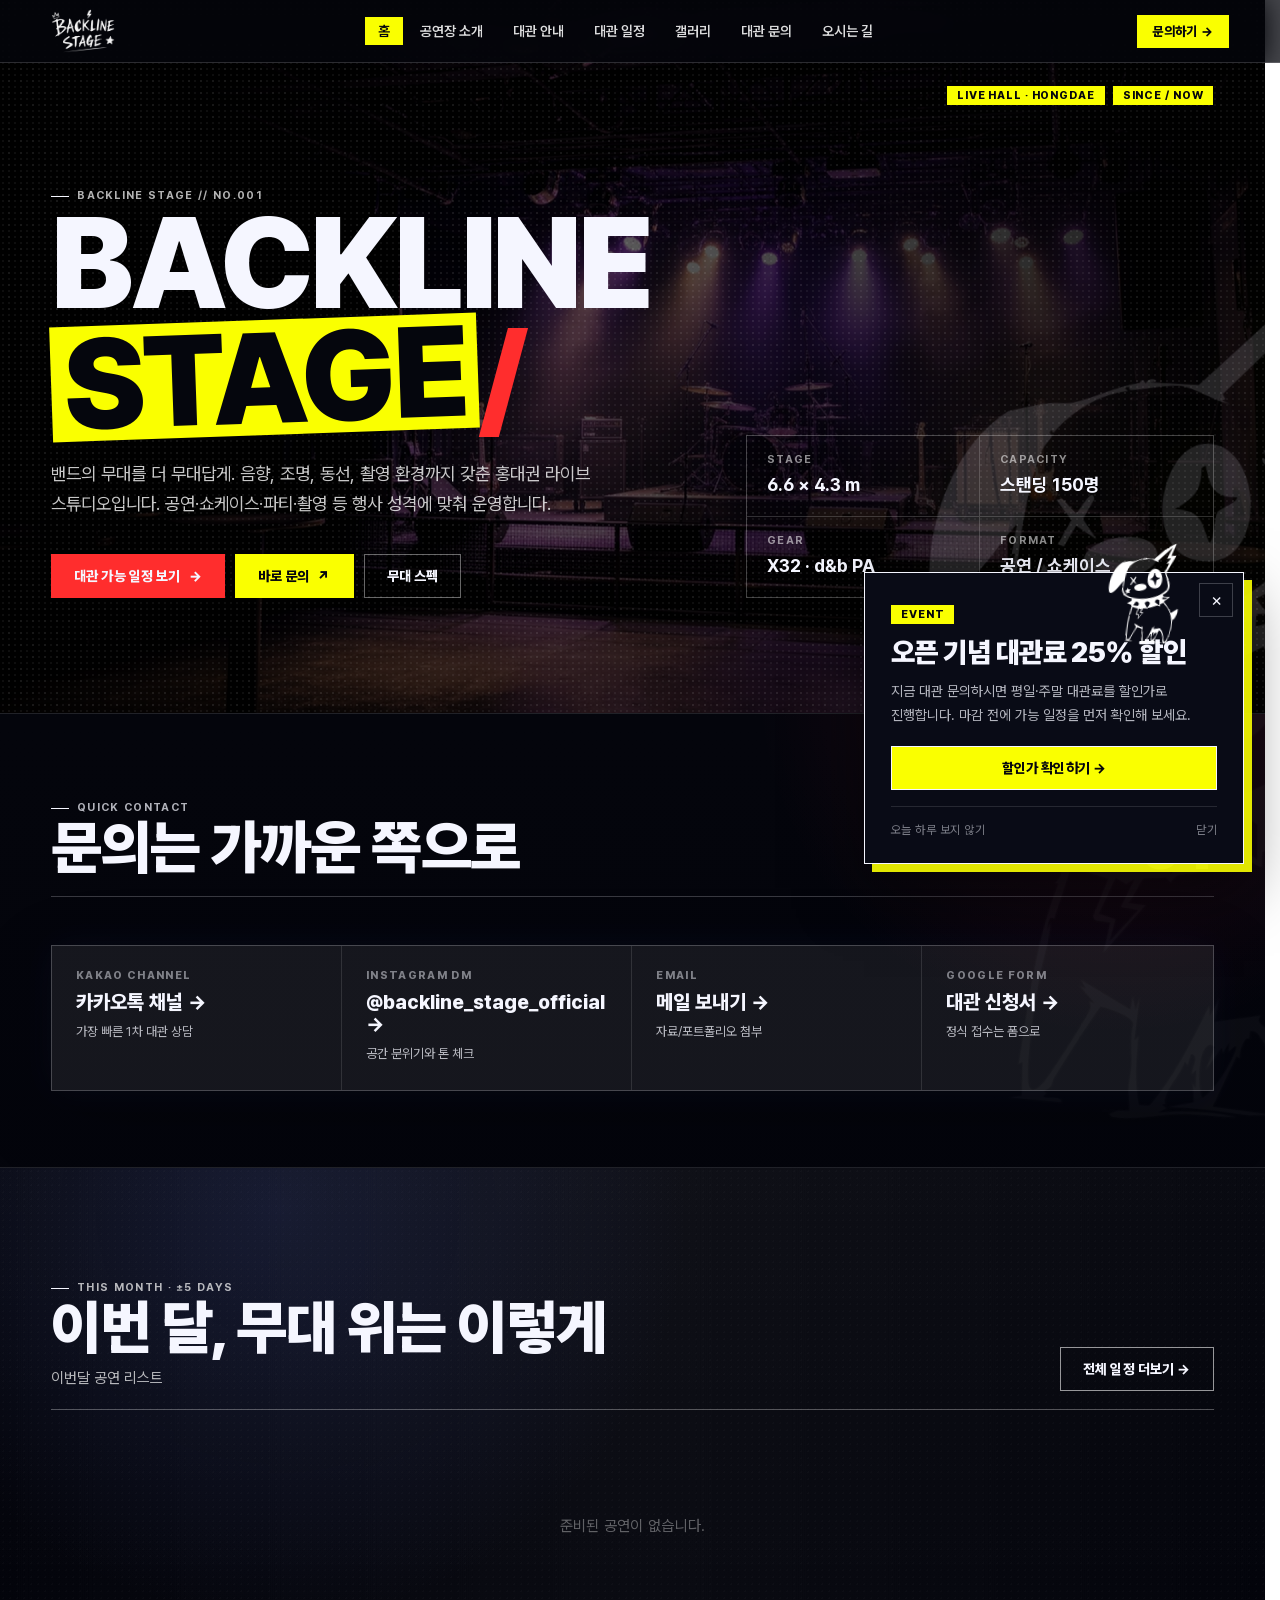
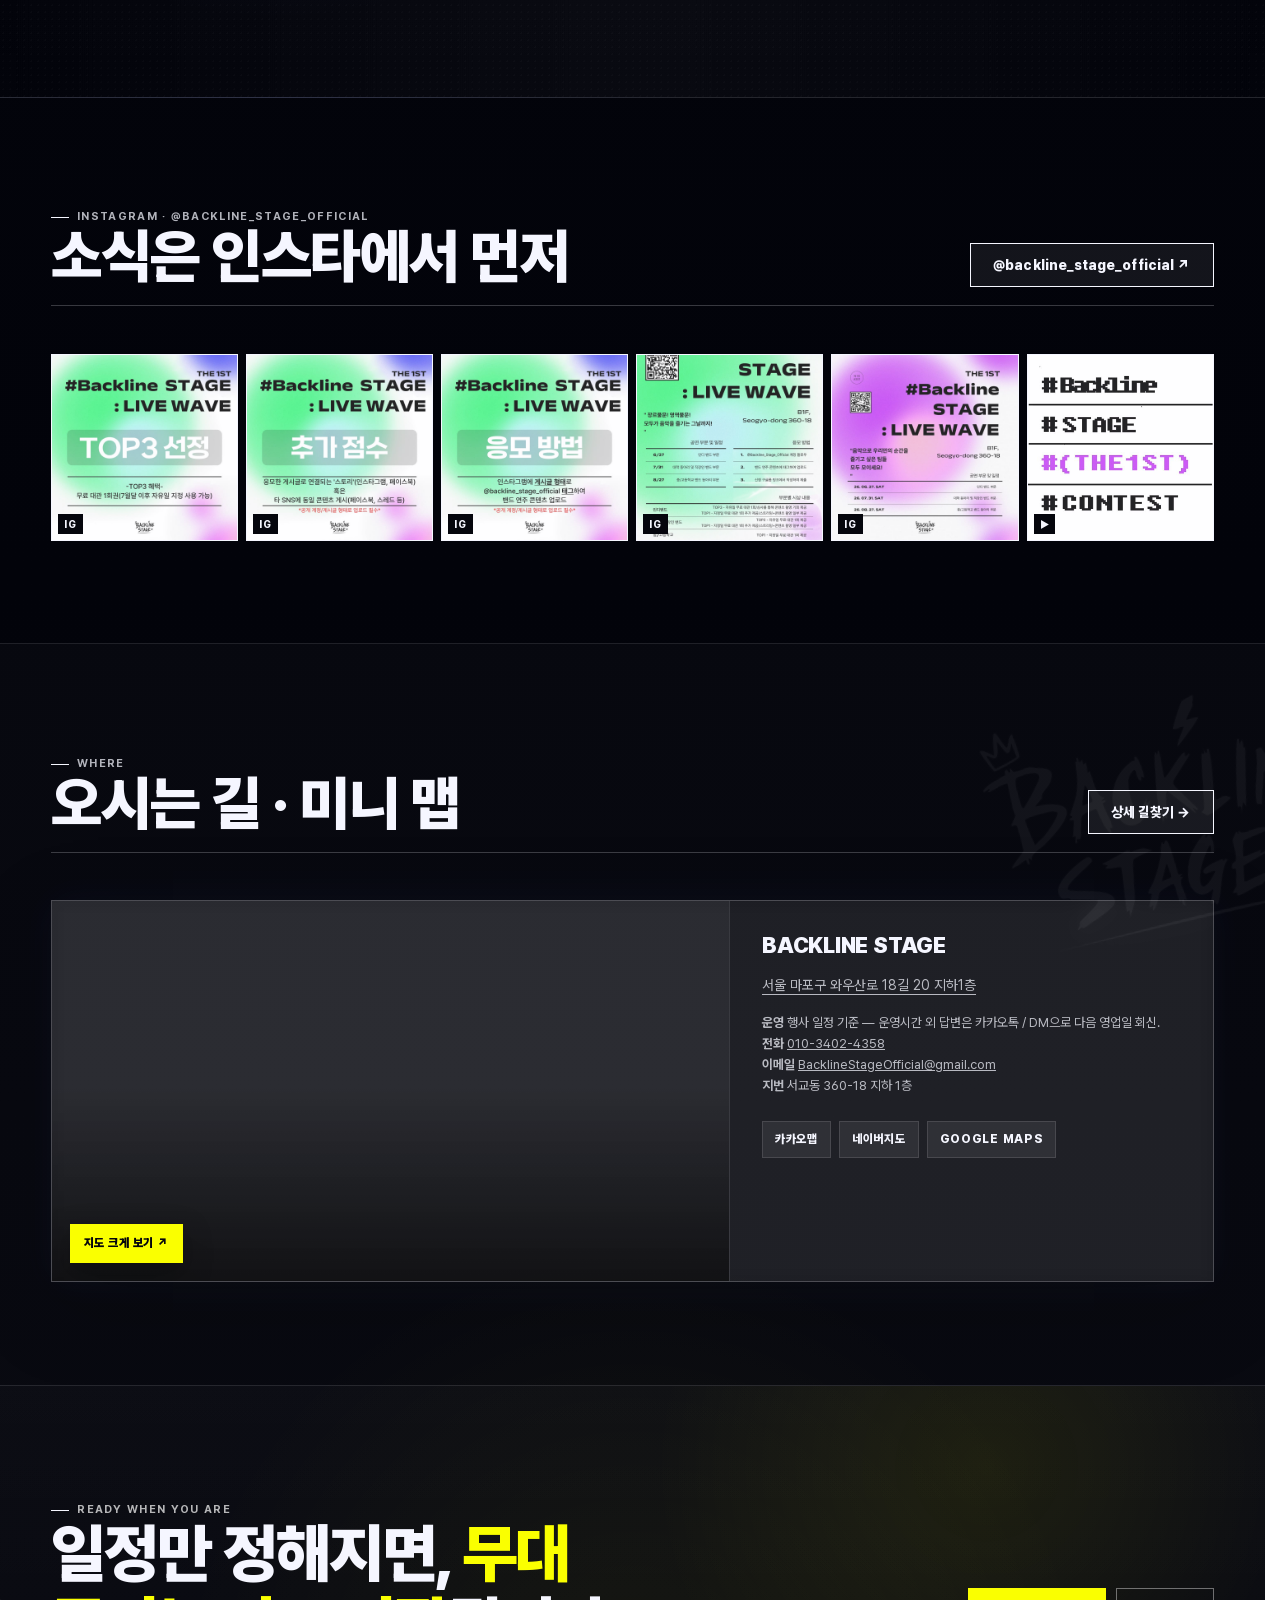
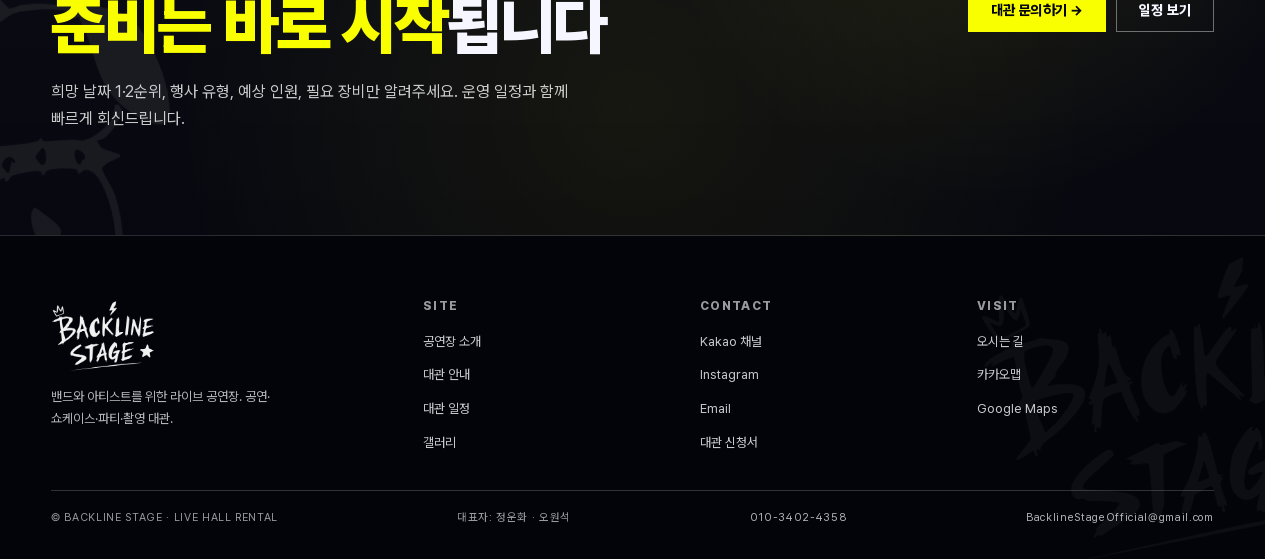
==== commit 4760a76d: "Deploy home show date caption fix" ====
--- a/index.html
+++ b/index.html
@@ -181,7 +181,7 @@
             <div>
               <p class="eyebrow" data-cms-field="eyebrow">This month · ±5 days</p>
               <h2 data-cms-field="heading">이번 달, 무대 위는 이렇게</h2>
-              <p class="lead" data-cms-field="body">오늘로부터 5일 이내 등록된 공연 포스터를 먼저 보여줍니다. 전체 일정은 캘린더에서 확인하세요.</p>
+              <p class="lead" data-cms-field="body">이번달 공연 리스트</p>
             </div>
             <div class="section-head__r">
               <a class="btn ghost" data-cms-field="button" href="./schedule.html">전체 일정 더보기 →</a>
@@ -375,7 +375,7 @@
               card.style.zIndex = String(20 - Math.abs(offset));
             });
 
-            if (countLabel) countLabel.textContent = `${String(current + 1).padStart(2, "0")} / ${String(cards.length).padStart(2, "0")}`;
+            if (countLabel) countLabel.textContent = cards[current]?.dataset.date || "LIVE";
             if (titleLabel) titleLabel.textContent = cards[current]?.dataset.title || "";
           };
 
--- a/styles.css
+++ b/styles.css
@@ -1519,6 +1519,27 @@
   overflow: hidden;
 }
 .floorplan svg { width: 100%; height: auto; display: block; }
+.floorplan--photo {
+  padding: clamp(18px, 3vw, 34px);
+  padding-top: clamp(48px, 5vw, 64px);
+  border-color: rgba(255,255,255,0.16);
+  background:
+    radial-gradient(circle at 18% 12%, rgba(250,255,0,0.12), transparent 26%),
+    linear-gradient(135deg, rgba(255,255,255,0.08), rgba(255,255,255,0.02));
+  box-shadow: 0 28px 80px rgba(0,0,0,0.32);
+}
+.floorplan--photo .fp-label {
+  z-index: 2;
+}
+.floorplan--photo img {
+  display: block;
+  width: 100%;
+  height: auto;
+  margin: 0 auto;
+  border-radius: 14px;
+  background: #f5f5f2;
+  box-shadow: 0 20px 50px rgba(0,0,0,0.35);
+}
 .floorplan .fp-label {
   position: absolute;
   top: 16px; left: 16px;
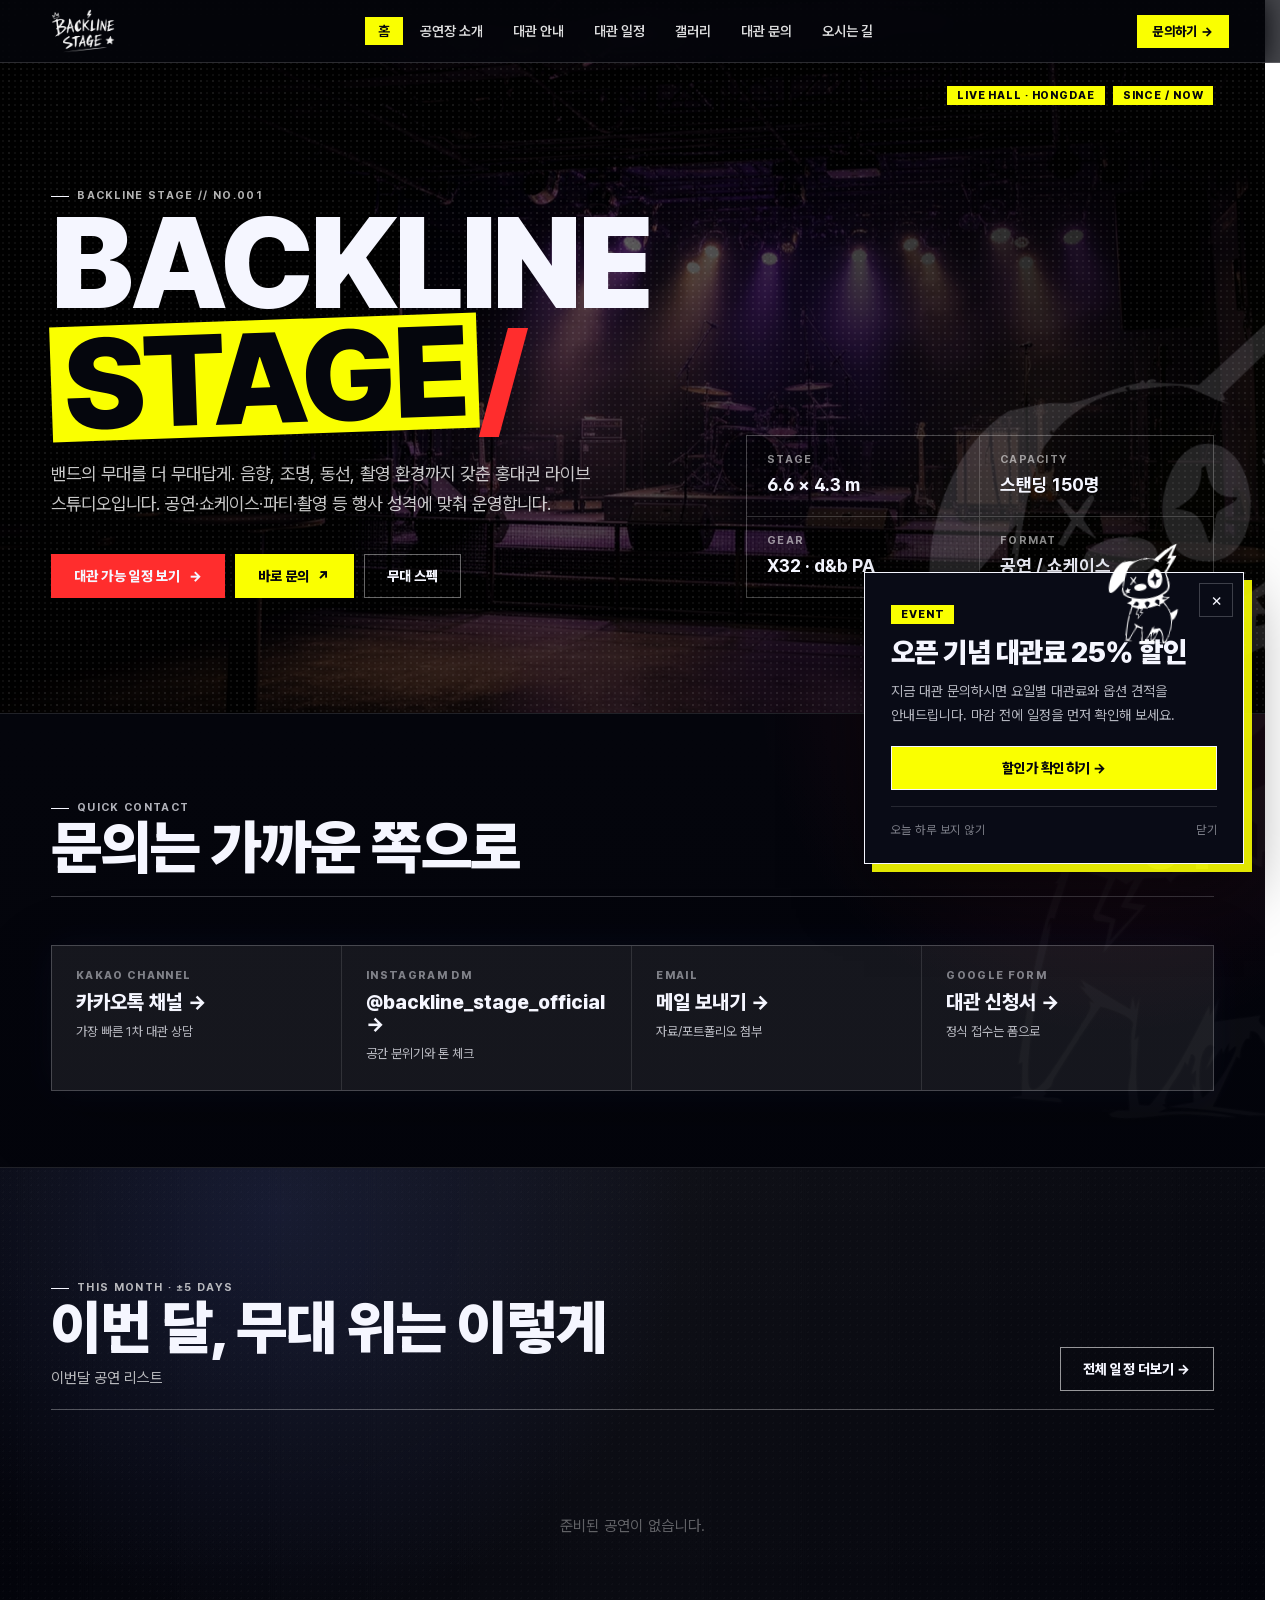
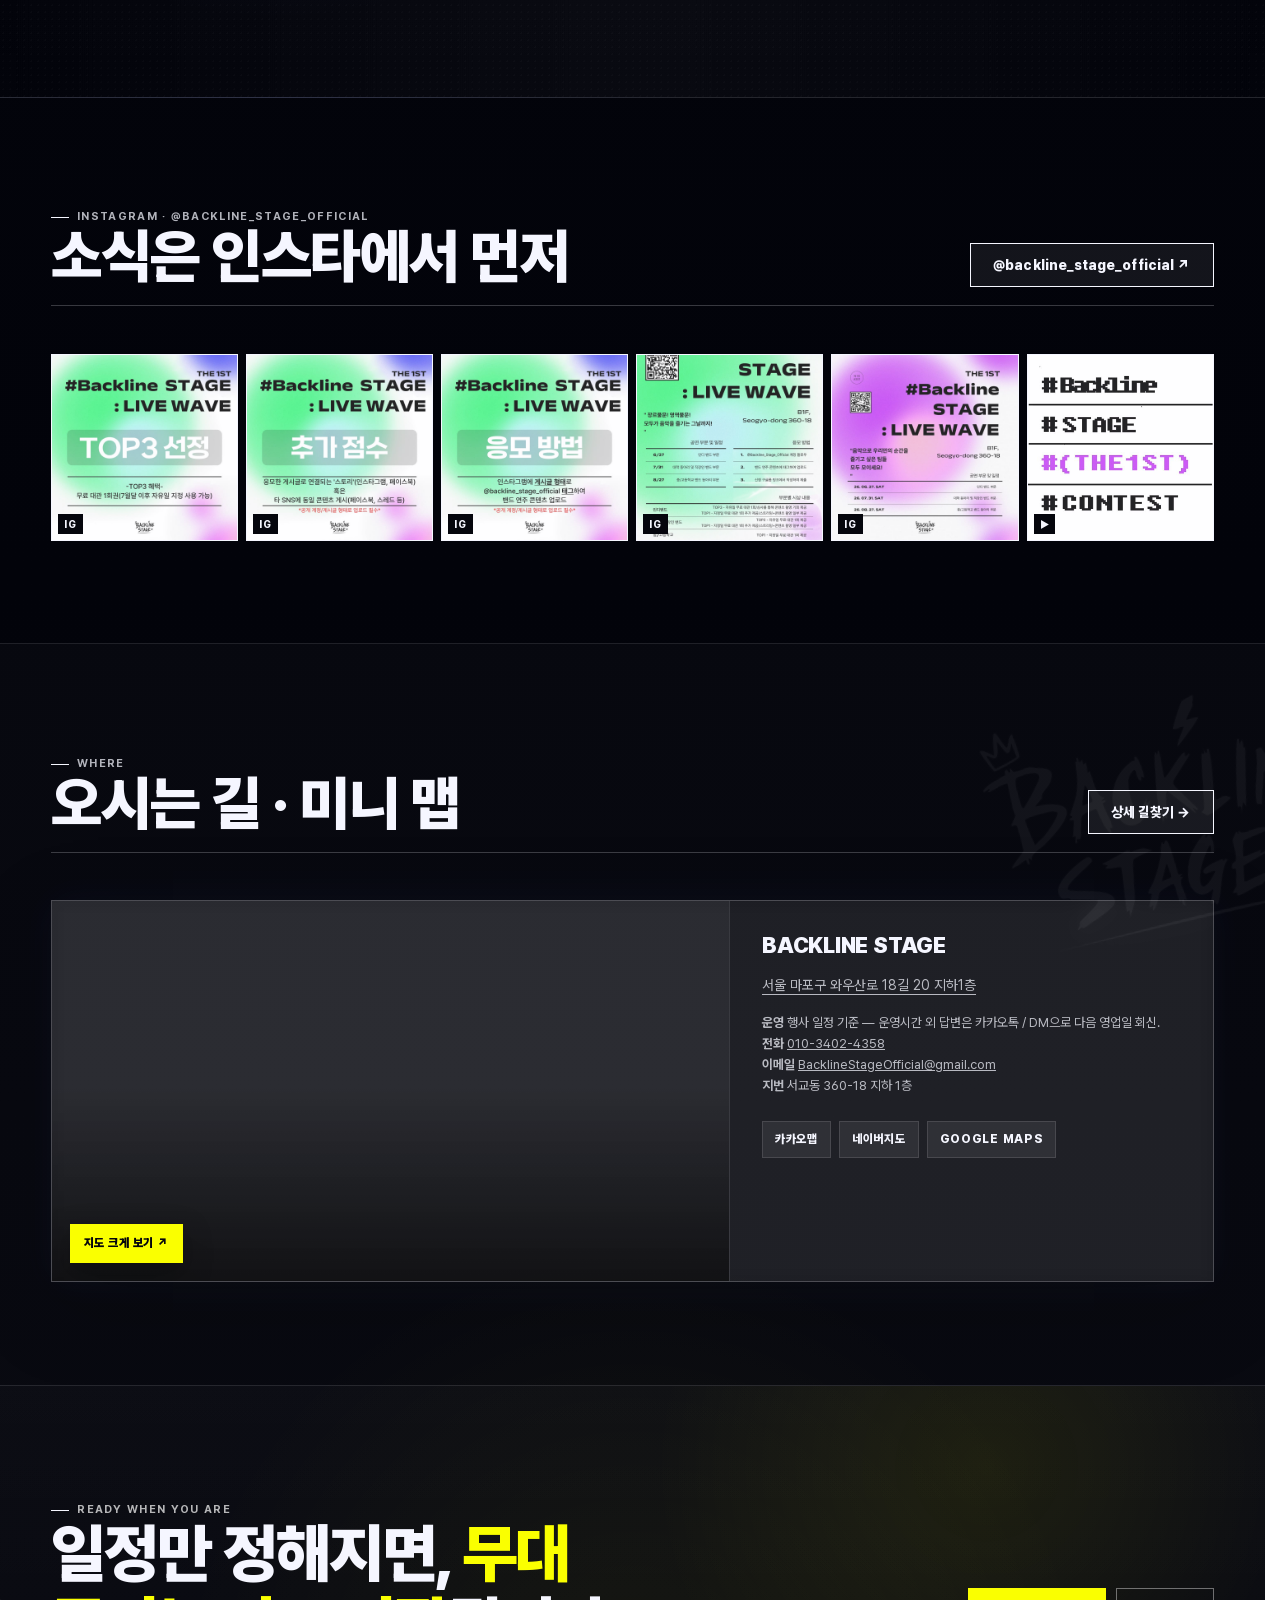
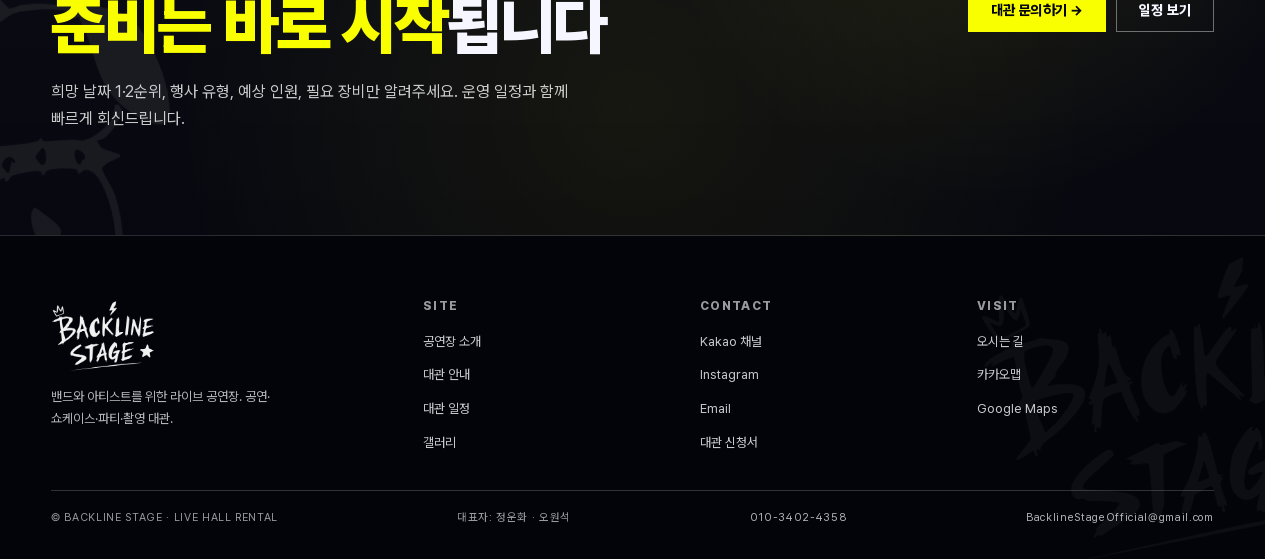
==== commit 8443f204: "Add Google verification tag" ====
--- a/index.html
+++ b/index.html
@@ -3,6 +3,7 @@
   <head>
     <meta charset="utf-8" />
     <meta name="viewport" content="width=device-width, initial-scale=1" />
+    <meta name="google-site-verification" content="mnKGYJYvKAdHmpUwsV7pn-SST6z82MkVUeEKrbOouUk" />
     <link rel="stylesheet" href="./assets/fonts/pretendard/pretendard-dynamic-subset.css" />
     <link rel="preload" as="image" href="./assets/brand/original-white/logo-white.png" />
     <link rel="preload" as="image" href="./assets/brand/original-white/mascot-white.png" />
@@ -22,24 +23,24 @@
     <script defer src="./instagram-feed.js"></script>
     <script defer src="./promo.js"></script>
     <meta name="description" content="홍대권 라이브 공연장 Backline Stage. 공연, 쇼케이스, 파티, 촬영 대관 일정과 문의 채널을 한곳에서 확인하세요." />
-    <link rel="canonical" href="https://sbchung-ops.github.io/backline-stage-live/" />
+    <link rel="canonical" href="https://backline.co.kr/" />
     <meta property="og:site_name" content="Backline Stage" />
     <meta property="og:title" content="Backline Stage - 홍대 라이브 공연장 대관" />
     <meta property="og:description" content="홍대권 라이브 공연장 Backline Stage. 공연, 쇼케이스, 파티, 촬영 대관 일정과 문의 채널을 한곳에서 확인하세요." />
     <meta property="og:type" content="website" />
-    <meta property="og:url" content="https://sbchung-ops.github.io/backline-stage-live/" />
-    <meta property="og:image" content="https://sbchung-ops.github.io/backline-stage-live/assets/hero-reference-style.jpg" />
+    <meta property="og:url" content="https://backline.co.kr/" />
+    <meta property="og:image" content="https://backline.co.kr/assets/hero-reference-style.jpg" />
     <meta property="og:locale" content="ko_KR" />
     <meta name="twitter:card" content="summary_large_image" />
     <meta name="twitter:title" content="Backline Stage - 홍대 라이브 공연장 대관" />
     <meta name="twitter:description" content="홍대권 라이브 공연장 Backline Stage. 공연, 쇼케이스, 파티, 촬영 대관 일정과 문의 채널을 한곳에서 확인하세요." />
-    <meta name="twitter:image" content="https://sbchung-ops.github.io/backline-stage-live/assets/hero-reference-style.jpg" />
+    <meta name="twitter:image" content="https://backline.co.kr/assets/hero-reference-style.jpg" />
     <script type="application/ld+json">{
   "@context": "https://schema.org",
   "@type": "LocalBusiness",
   "name": "Backline Stage",
-  "url": "https://sbchung-ops.github.io/backline-stage-live",
-  "image": "https://sbchung-ops.github.io/backline-stage-live/assets/hero-reference-style.jpg",
+  "url": "https://backline.co.kr",
+  "image": "https://backline.co.kr/assets/hero-reference-style.jpg",
   "email": "BacklineStageOfficial@gmail.com",
   "address": {
     "@type": "PostalAddress",
@@ -59,7 +60,7 @@
     "https://www.youtube.com/@BacklineStage"
   ]
 }</script>
-    <script>window.BACKLINE_API_DISABLED=true;</script>
+    <script>window.BACKLINE_API_DISABLED=false;</script>
     <script defer src="./site-data.js"></script>
     <script defer src="./cms-content.js"></script>
   </head>
--- a/styles.css
+++ b/styles.css
@@ -1621,6 +1621,16 @@
 .price-card ul { display: flex; flex-direction: column; gap: 6px; font-size: 13px; color: var(--ink-3); margin-top: 8px; }
 .price-card.featured ul { color: rgba(255,255,255,0.78); }
 .price-card li::before { content: "+"; color: var(--accent); margin-right: 8px; font-weight: 800; }
+.price-note {
+  margin-top: 14px;
+  padding: 14px 18px;
+  border: 1.5px solid var(--ink);
+  background: rgba(250,255,0,0.12);
+  color: var(--ink);
+  font-size: 14px;
+  font-weight: 700;
+  line-height: 1.65;
+}
 
 .checklist {
   display: grid;
@@ -1689,6 +1699,90 @@
 .cuesheet-table td:nth-child(1) { width: 72px; white-space: nowrap; }
 .cuesheet-table th:nth-child(2),
 .cuesheet-table td:nth-child(2) { width: 110px; }
+
+.info-tables {
+  display: grid;
+  gap: 22px;
+}
+.info-table-card {
+  border: 1.5px solid rgba(255,255,255,0.28);
+  background: rgba(255,255,255,0.055);
+  overflow: hidden;
+}
+.info-table-card h3 {
+  padding: 20px 22px;
+  border-bottom: 1.5px solid rgba(255,255,255,0.22);
+  color: var(--ink);
+  font-size: clamp(22px, 3vw, 32px);
+  font-weight: 900;
+  letter-spacing: -0.04em;
+}
+.table-scroll {
+  width: 100%;
+  overflow-x: auto;
+}
+.rental-table {
+  width: 100%;
+  min-width: 760px;
+  border-collapse: collapse;
+  table-layout: fixed;
+  background: rgba(255,255,255,0.045);
+  color: var(--ink);
+  font-size: 13px;
+  line-height: 1.55;
+}
+.rental-table th,
+.rental-table td {
+  padding: 14px 16px;
+  border: 1px solid var(--line-soft);
+  text-align: left;
+  vertical-align: middle;
+  overflow-wrap: anywhere;
+}
+.rental-table th {
+  background: rgba(255,255,255,0.09);
+  color: var(--ink);
+  font-size: 12px;
+  font-weight: 900;
+  letter-spacing: 0.08em;
+  text-transform: uppercase;
+}
+.rental-table td:first-child {
+  font-weight: 900;
+  color: var(--ink);
+}
+.timeline-table {
+  border: 1.5px solid rgba(255,255,255,0.34);
+}
+.timeline-table th,
+.timeline-table td {
+  text-align: center;
+}
+.timeline-notes {
+  display: grid;
+  gap: 10px;
+  margin-top: 16px;
+}
+.timeline-notes li {
+  padding: 13px 16px;
+  background: rgba(255,255,255,0.065);
+  border: 1.5px solid rgba(255,255,255,0.24);
+  color: var(--ink);
+  font-size: 14px;
+  font-weight: 700;
+}
+.timeline-notes li::before {
+  content: "!";
+  display: inline-flex;
+  align-items: center;
+  justify-content: center;
+  width: 22px;
+  height: 22px;
+  margin-right: 10px;
+  background: var(--hot);
+  color: var(--void);
+  font-weight: 900;
+}
 
 /* ─── schedule ───────────────────────────────────────────────── */
 
@@ -2226,6 +2320,90 @@
   border-color: rgba(255,255,255,0.4);
 }
 .req__side .req-actions .btn.outline:hover { box-shadow: 6px 6px 0 0 rgba(255,255,255,0.4); }
+
+.privacy-notice {
+  margin-bottom: 24px;
+  border: 1.5px solid rgba(255,255,255,0.22);
+  background:
+    linear-gradient(135deg, rgba(250,255,0,0.08), transparent 34%),
+    rgba(255,255,255,0.055);
+  color: #f4f6ff;
+  padding: 24px;
+  box-shadow: 0 18px 50px rgba(0,0,0,0.22);
+}
+.privacy-notice__head {
+  display: grid;
+  gap: 10px;
+  max-width: 860px;
+}
+.privacy-notice__head .tag {
+  width: fit-content;
+  background: var(--hot);
+  color: var(--void);
+}
+.privacy-notice h3 {
+  color: #f4f6ff;
+  font-size: clamp(24px, 3vw, 40px);
+  line-height: 0.98;
+  letter-spacing: -0.04em;
+}
+.privacy-notice p {
+  color: rgba(244,246,255,0.78);
+  font-size: 15px;
+  line-height: 1.75;
+}
+.privacy-notice details {
+  margin-top: 18px;
+  border-top: 1px solid rgba(255,255,255,0.18);
+  padding-top: 14px;
+}
+.privacy-notice summary {
+  cursor: pointer;
+  font-weight: 900;
+  color: var(--hot);
+  list-style-position: inside;
+}
+.privacy-notice__body {
+  display: grid;
+  gap: 14px;
+  margin-top: 18px;
+  max-height: 560px;
+  overflow: auto;
+  padding-right: 10px;
+}
+.privacy-notice__body h4 {
+  margin-top: 8px;
+  color: #f4f6ff;
+  font-size: 17px;
+}
+.privacy-notice__body ul {
+  display: grid;
+  gap: 7px;
+  color: rgba(244,246,255,0.78);
+  font-size: 14px;
+  line-height: 1.65;
+}
+.privacy-table {
+  display: grid;
+  border: 1px solid rgba(255,255,255,0.2);
+}
+.privacy-table > div {
+  display: grid;
+  grid-template-columns: 180px 1fr;
+  border-top: 1px solid rgba(255,255,255,0.16);
+}
+.privacy-table > div:first-child { border-top: 0; }
+.privacy-table strong,
+.privacy-table span {
+  padding: 12px 14px;
+  font-size: 13px;
+  line-height: 1.55;
+}
+.privacy-table strong {
+  background: rgba(255,255,255,0.08);
+  color: #f4f6ff;
+}
+.privacy-table span { color: rgba(244,246,255,0.78); }
 
 .req__main { padding: 0; position: relative; min-height: 820px; background: var(--bg-alt); }
 .req__main iframe {
@@ -2743,6 +2921,10 @@
   .req__side { border-bottom: 1.5px solid var(--ink); }
   .req__main { min-height: 720px; }
   .req__main iframe { min-height: 720px; }
+  .privacy-notice { padding: 18px; }
+  .privacy-table > div { grid-template-columns: 1fr; }
+  .privacy-table strong,
+  .privacy-table span { padding: 10px 12px; }
 
   .addr-bar { grid-template-columns: 1fr; }
   .addr-bar > div { border-right: none; border-bottom: 1.5px solid var(--ink); }
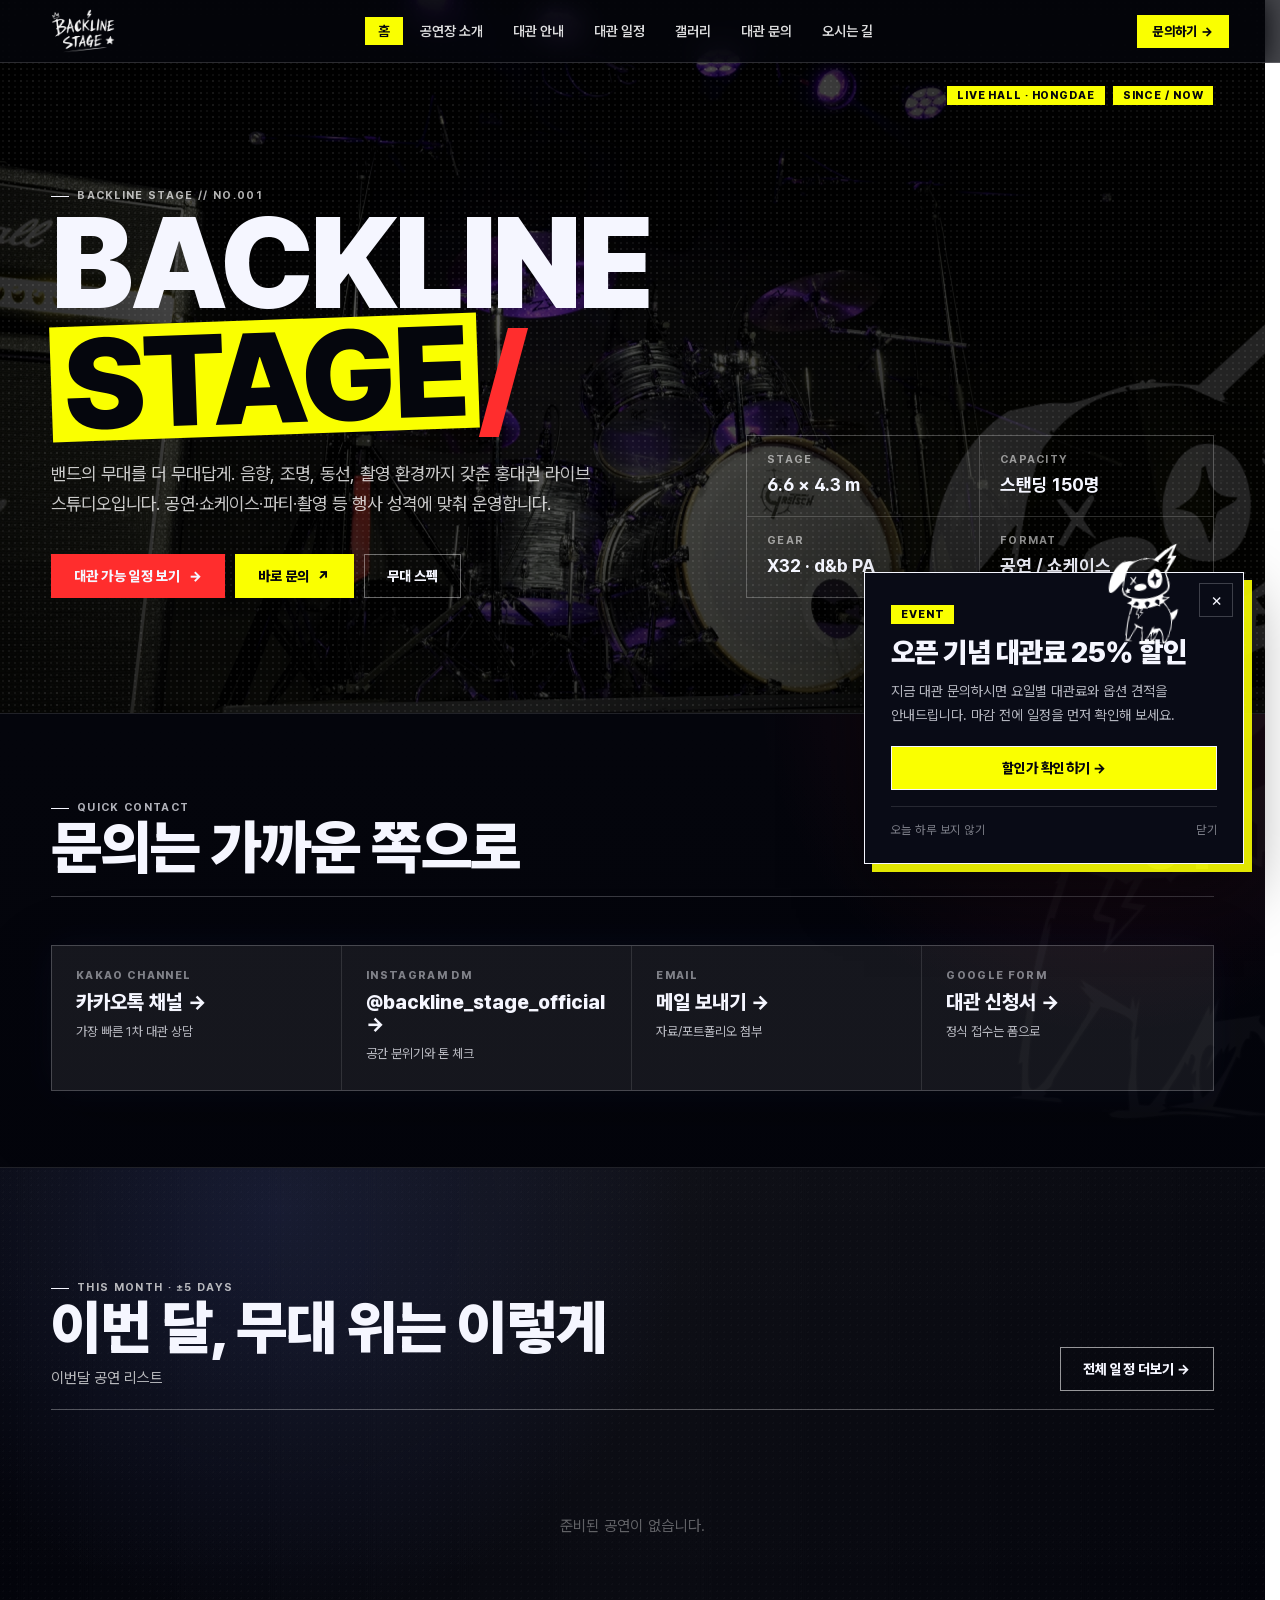
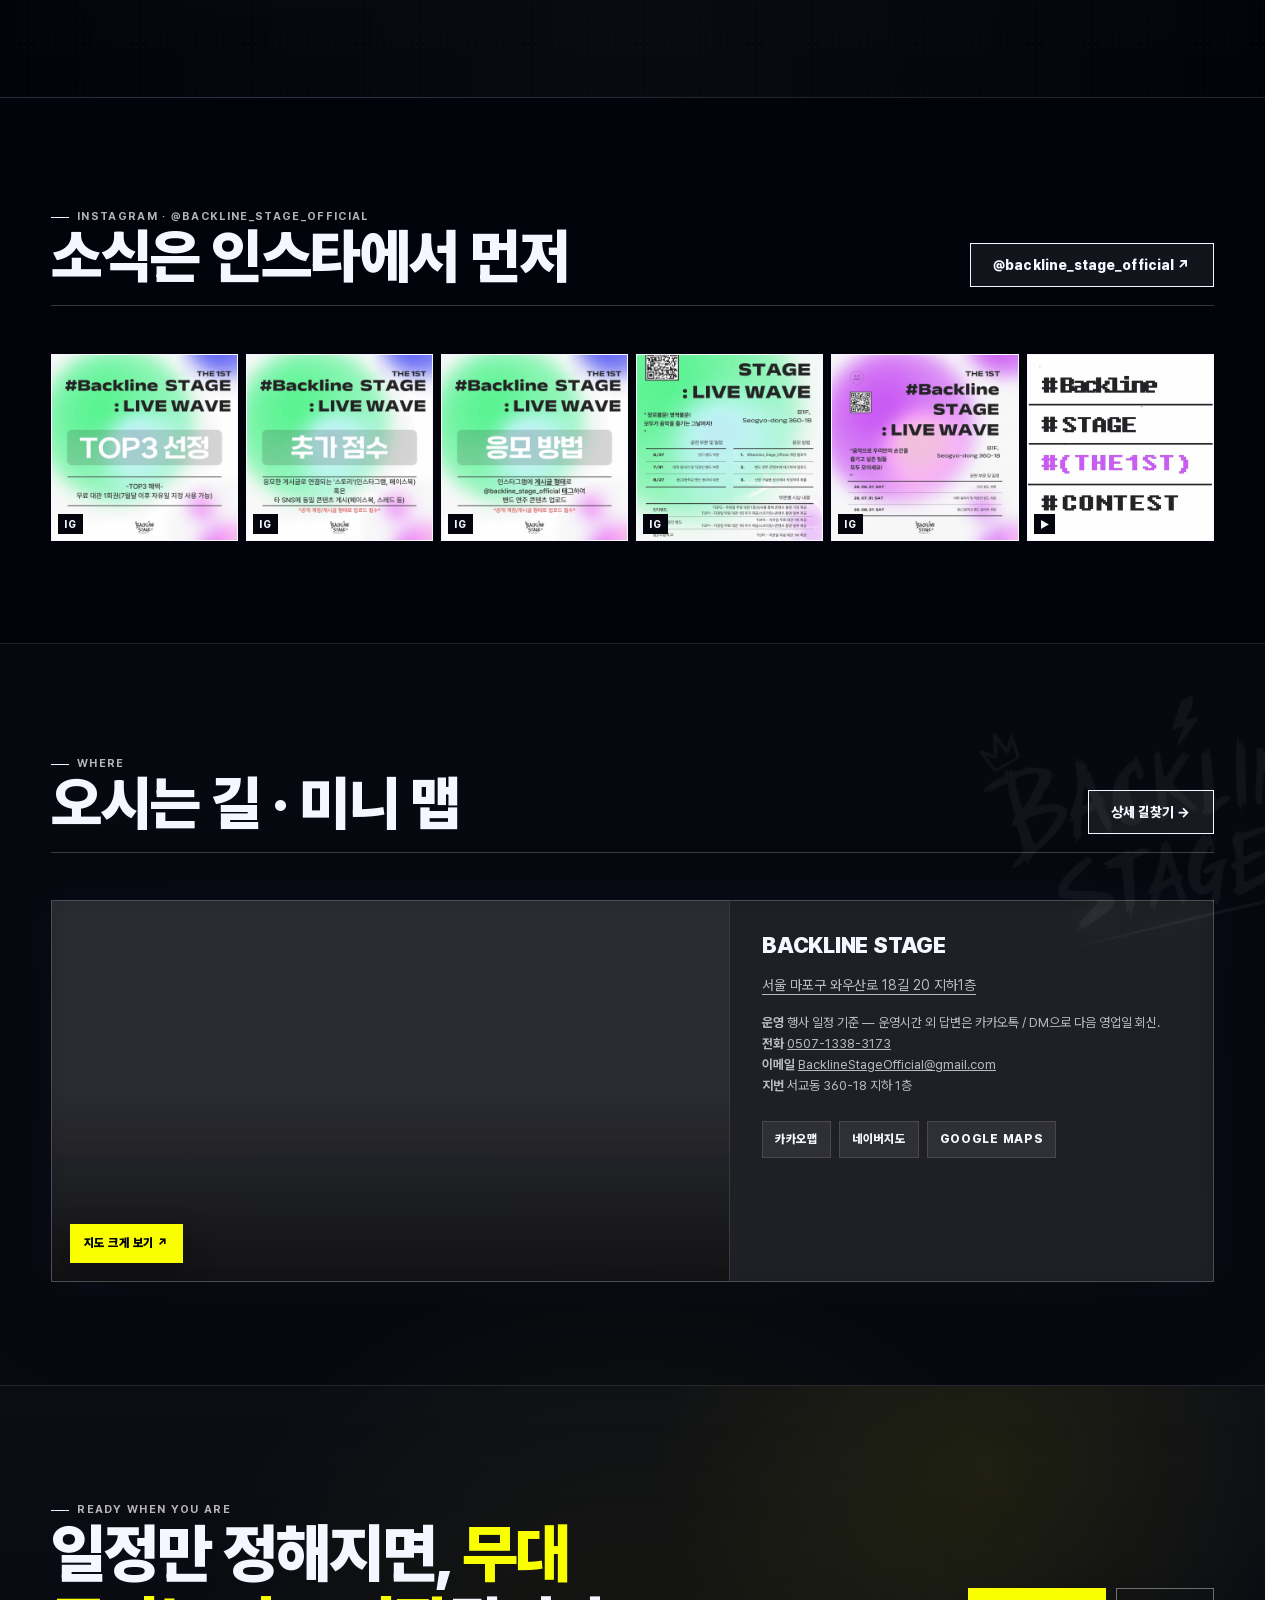
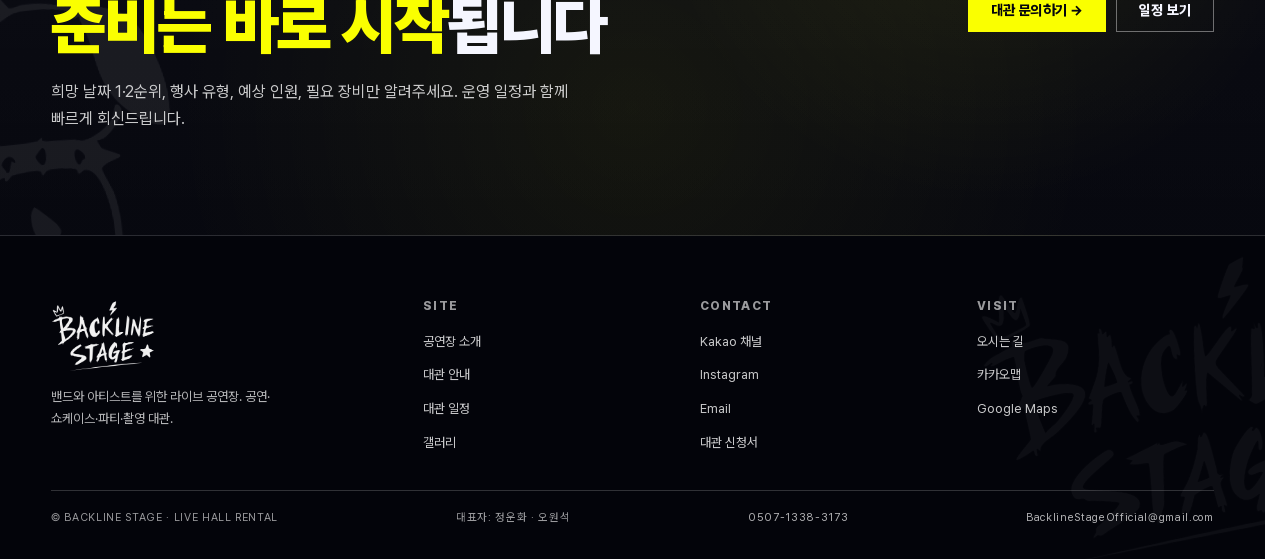
==== commit 5e2eaa72: "Deploy YouTube video data" ====
--- a/index.html
+++ b/index.html
@@ -4,43 +4,46 @@
     <meta charset="utf-8" />
     <meta name="viewport" content="width=device-width, initial-scale=1" />
     <meta name="google-site-verification" content="mnKGYJYvKAdHmpUwsV7pn-SST6z82MkVUeEKrbOouUk" />
+    <meta name="naver-site-verification" content="744756446b5c8daf9bbcb1a50efc9a4d2c0b188a" />
     <link rel="stylesheet" href="./assets/fonts/pretendard/pretendard-dynamic-subset.css" />
     <link rel="preload" as="image" href="./assets/brand/original-white/logo-white.png" />
     <link rel="preload" as="image" href="./assets/brand/original-white/mascot-white.png" />
     <link rel="preload" as="image" href="./assets/brand/original-white/face-white.png" media="(min-width: 1081px)" />
     <link rel="preload" as="image" href="./assets/brand/original-white/mascot-back-white.png" media="(min-width: 1081px)" />
-    <link rel="preload" as="image" href="./assets/hero-reference-style.jpg" />
-    <link rel="preload" as="image" href="./assets/hero.jpg" />
+    <link rel="preload" as="image" href="./assets/home-hero-stage.jpg" />
     <title>Backline Stage - 홍대 라이브 공연장 대관</title>
 
 
 
 
 
-<link rel="icon" type="image/png" href="./assets/brand/mascot-face.png" />
+<link rel="icon" href="/favicon.ico" sizes="any" />
+    <link rel="icon" type="image/png" sizes="48x48" href="/favicon-48.png" />
+    <link rel="icon" type="image/png" sizes="192x192" href="/favicon-192.png" />
+    <link rel="apple-touch-icon" sizes="180x180" href="/apple-touch-icon.png" />
     <link rel="stylesheet" href="./styles.css" />
     <script defer src="./page-transitions.js"></script>
     <script defer src="./instagram-feed.js"></script>
     <script defer src="./promo.js"></script>
     <meta name="description" content="홍대권 라이브 공연장 Backline Stage. 공연, 쇼케이스, 파티, 촬영 대관 일정과 문의 채널을 한곳에서 확인하세요." />
-    <link rel="canonical" href="https://backline.co.kr/" />
+    <link rel="canonical" href="https://sbchung-ops.github.io/backline-stage-live/" />
     <meta property="og:site_name" content="Backline Stage" />
     <meta property="og:title" content="Backline Stage - 홍대 라이브 공연장 대관" />
     <meta property="og:description" content="홍대권 라이브 공연장 Backline Stage. 공연, 쇼케이스, 파티, 촬영 대관 일정과 문의 채널을 한곳에서 확인하세요." />
     <meta property="og:type" content="website" />
-    <meta property="og:url" content="https://backline.co.kr/" />
-    <meta property="og:image" content="https://backline.co.kr/assets/hero-reference-style.jpg" />
+    <meta property="og:url" content="https://sbchung-ops.github.io/backline-stage-live/" />
+    <meta property="og:image" content="https://sbchung-ops.github.io/backline-stage-live/assets/hero-reference-style.jpg" />
     <meta property="og:locale" content="ko_KR" />
     <meta name="twitter:card" content="summary_large_image" />
     <meta name="twitter:title" content="Backline Stage - 홍대 라이브 공연장 대관" />
     <meta name="twitter:description" content="홍대권 라이브 공연장 Backline Stage. 공연, 쇼케이스, 파티, 촬영 대관 일정과 문의 채널을 한곳에서 확인하세요." />
-    <meta name="twitter:image" content="https://backline.co.kr/assets/hero-reference-style.jpg" />
+    <meta name="twitter:image" content="https://sbchung-ops.github.io/backline-stage-live/assets/hero-reference-style.jpg" />
     <script type="application/ld+json">{
   "@context": "https://schema.org",
   "@type": "LocalBusiness",
   "name": "Backline Stage",
-  "url": "https://backline.co.kr",
-  "image": "https://backline.co.kr/assets/hero-reference-style.jpg",
+  "url": "https://sbchung-ops.github.io/backline-stage-live",
+  "image": "https://sbchung-ops.github.io/backline-stage-live/assets/hero-reference-style.jpg",
   "email": "BacklineStageOfficial@gmail.com",
   "address": {
     "@type": "PostalAddress",
@@ -60,7 +63,7 @@
     "https://www.youtube.com/@BacklineStage"
   ]
 }</script>
-    <script>window.BACKLINE_API_DISABLED=false;</script>
+    <script>window.BACKLINE_API_DISABLED=true;</script>
     <script defer src="./site-data.js"></script>
     <script defer src="./cms-content.js"></script>
   </head>
@@ -90,7 +93,9 @@
       <section class="hero hero--photo" aria-labelledby="home-title">
         <div class="hero__media" aria-hidden="true">
           <span class="hero__media-item hero__media-item--stage"></span>
-          <span class="hero__media-item hero__media-item--live"></span>
+          <span class="hero__media-item hero__media-item--console"></span>
+          <span class="hero__media-item hero__media-item--camera"></span>
+          <span class="hero__media-item hero__media-item--lights"></span>
         </div>
         <div class="hero__noise" aria-hidden="true"></div>
         <div class="hero__corner">
--- a/styles.css
+++ b/styles.css
@@ -519,7 +519,7 @@
   opacity: 0;
   transform: scale(1.03);
   filter: saturate(0.84) contrast(1.08) blur(0);
-  animation-duration: 4s;
+  animation-duration: 16s;
   animation-iteration-count: infinite;
   animation-timing-function: ease-in-out;
   animation-fill-mode: both;
@@ -527,27 +527,34 @@
   will-change: opacity, transform, filter;
 }
 .hero__media-item--stage {
-  --hero-photo: url("./assets/hero-reference-style.jpg");
+  --hero-photo: url("./assets/home-hero-stage.jpg");
   opacity: 1;
-  animation-name: hero-photo-stage;
-}
-.hero__media-item--live {
-  --hero-photo: url("./assets/hero.jpg");
-  animation-name: hero-photo-live;
-}
-@keyframes hero-photo-stage {
-  0% {
+  animation-name: hero-photo-cycle;
+}
+.hero__media-item--console {
+  --hero-photo: url("./assets/home-hero-console.jpg");
+  animation-name: hero-photo-cycle;
+  animation-delay: -4s;
+}
+.hero__media-item--camera {
+  --hero-photo: url("./assets/home-hero-camera.jpg");
+  animation-name: hero-photo-cycle;
+  animation-delay: -8s;
+}
+.hero__media-item--lights {
+  --hero-photo: url("./assets/home-hero-lights.jpg");
+  animation-name: hero-photo-cycle;
+  animation-delay: -12s;
+}
+@keyframes hero-photo-cycle {
+  0%,
+  20% {
     opacity: 1;
     transform: scale(1.03);
     filter: saturate(0.84) contrast(1.08) blur(0);
   }
-  45% {
-    opacity: 1;
-    transform: scale(1.03);
-    filter: saturate(0.84) contrast(1.08) blur(0);
-  }
-  55%,
-  92% {
+  25%,
+  95% {
     opacity: 0;
     transform: scale(1.08);
     filter: saturate(0.76) contrast(1.05) blur(5px);
@@ -556,25 +563,6 @@
     opacity: 1;
     transform: scale(1.03);
     filter: saturate(0.84) contrast(1.08) blur(0);
-  }
-}
-@keyframes hero-photo-live {
-  0%,
-  45% {
-    opacity: 0;
-    transform: scale(1.08);
-    filter: saturate(0.76) contrast(1.05) blur(5px);
-  }
-  55%,
-  92% {
-    opacity: 1;
-    transform: scale(1.03);
-    filter: saturate(0.84) contrast(1.08) blur(0);
-  }
-  100% {
-    opacity: 0;
-    transform: scale(1.08);
-    filter: saturate(0.76) contrast(1.05) blur(5px);
   }
 }
 .hero__inner {
@@ -1540,6 +1528,13 @@
   background: #f5f5f2;
   box-shadow: 0 20px 50px rgba(0,0,0,0.35);
 }
+.floorplan--photo .floorplan-note {
+  margin: 16px 0 0;
+  color: rgba(255,255,255,0.76);
+  font-size: clamp(12px, 1.1vw, 14px);
+  line-height: 1.7;
+  letter-spacing: -0.01em;
+}
 .floorplan .fp-label {
   position: absolute;
   top: 16px; left: 16px;
@@ -2370,6 +2365,20 @@
   max-height: 560px;
   overflow: auto;
   padding-right: 10px;
+}
+.privacy-notice__body--final {
+  max-height: none;
+  overflow: visible;
+}
+.privacy-notice__body--final iframe {
+  width: 100%;
+  height: min(72vh, 760px);
+  min-height: 520px;
+  border: 1px solid rgba(255,255,255,0.3);
+  background: #fff;
+}
+.privacy-notice__body--final .btn {
+  justify-self: start;
 }
 .privacy-notice__body h4 {
   margin-top: 8px;
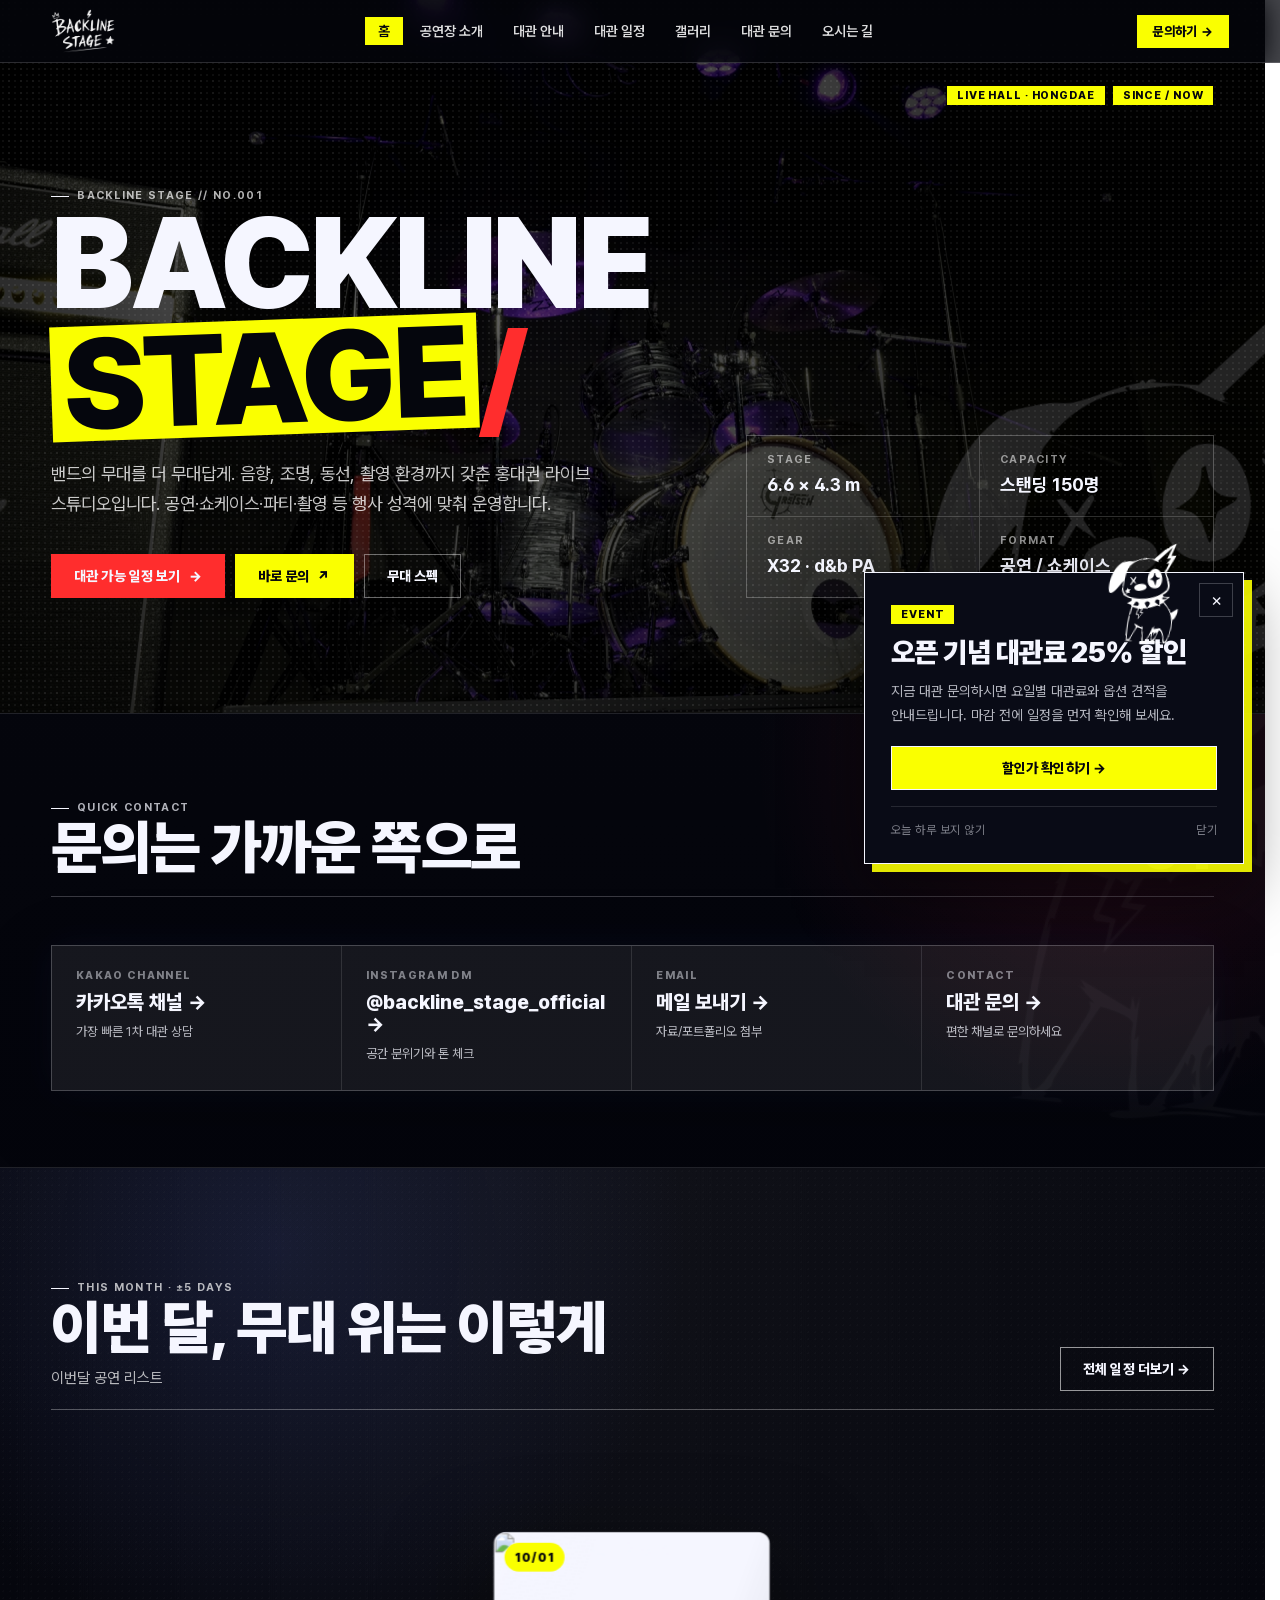
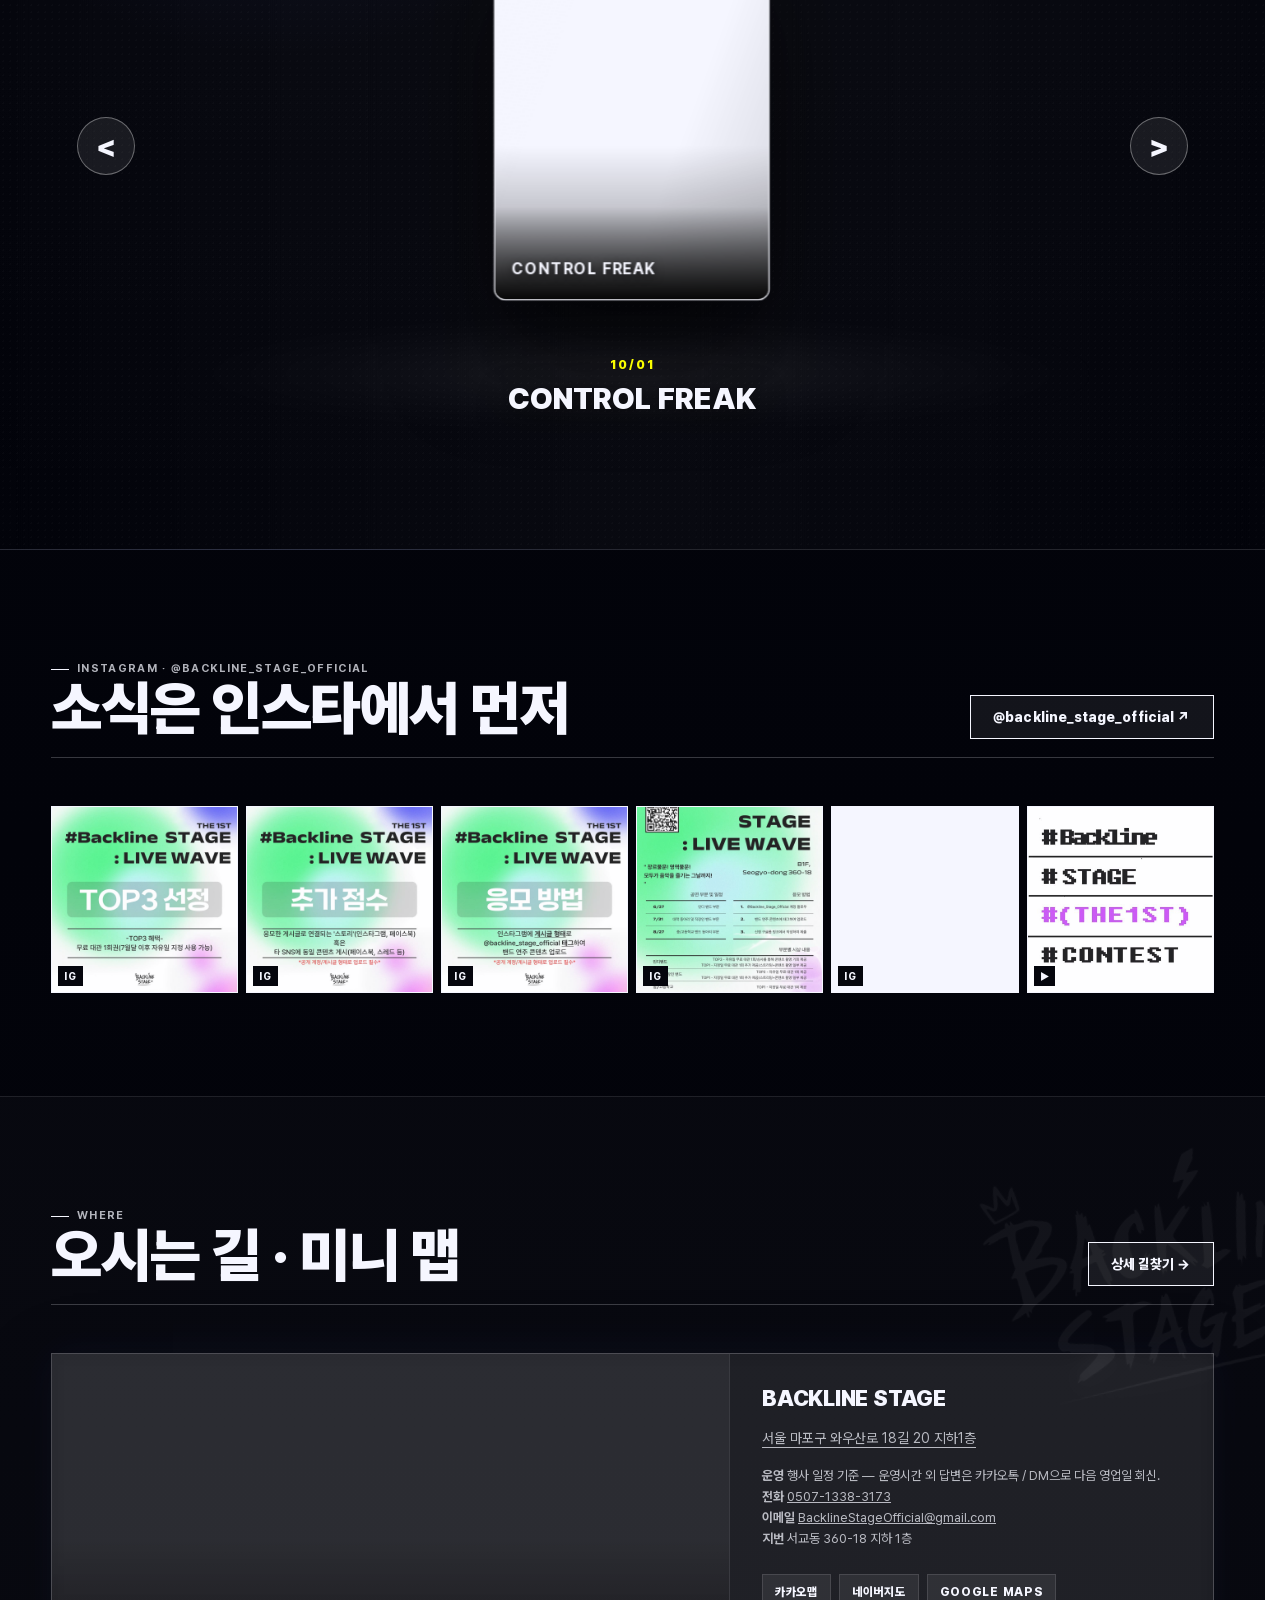
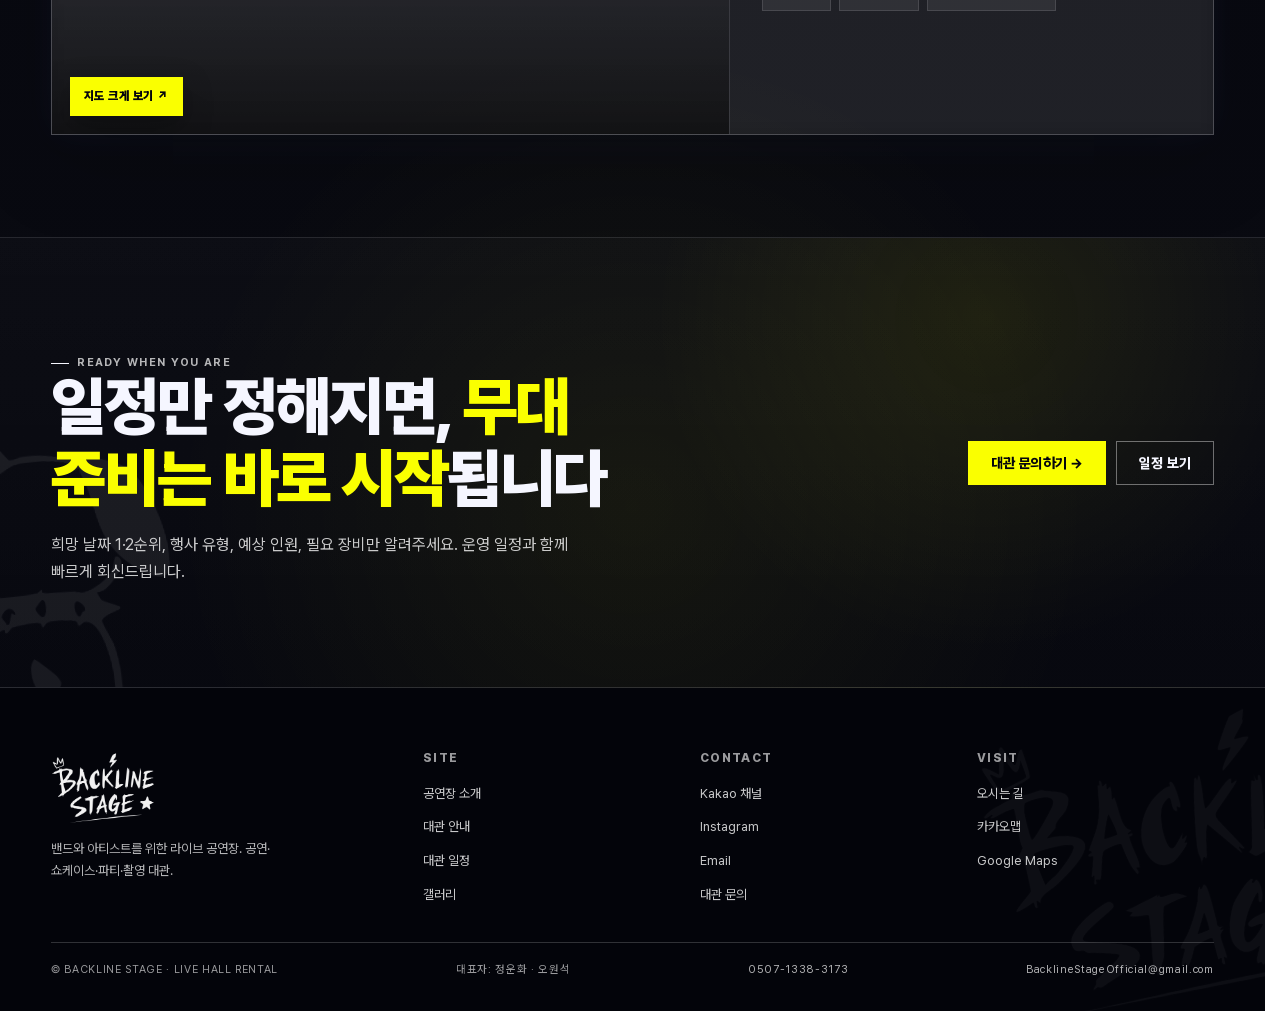
==== commit ab45d373: "Deploy YouTube video data" ====
--- a/index.html
+++ b/index.html
@@ -23,7 +23,7 @@
     <link rel="apple-touch-icon" sizes="180x180" href="/apple-touch-icon.png" />
     <link rel="stylesheet" href="./styles.css" />
     <script defer src="./page-transitions.js"></script>
-    <script defer src="./instagram-feed.js"></script>
+    <script type="module" src="./instagram-feed.js"></script>
     <script defer src="./promo.js"></script>
     <meta name="description" content="홍대권 라이브 공연장 Backline Stage. 공연, 쇼케이스, 파티, 촬영 대관 일정과 문의 채널을 한곳에서 확인하세요." />
     <link rel="canonical" href="https://sbchung-ops.github.io/backline-stage-live/" />
@@ -58,14 +58,14 @@
     "longitude": 126.924016871226
   },
   "sameAs": [
-    "http://pf.kakao.com/_UpUKX",
+    "https://pf.kakao.com/_UpUKX",
     "https://www.instagram.com/backline_stage_official/",
     "https://www.youtube.com/@BacklineStage"
   ]
 }</script>
     <script>window.BACKLINE_API_DISABLED=true;</script>
-    <script defer src="./site-data.js"></script>
-    <script defer src="./cms-content.js"></script>
+    <script type="module" src="./site-data.js"></script>
+    <script type="module" src="./cms-content.js"></script>
   </head>
   <body data-promo-popup>
     <header class="site-header">
@@ -156,7 +156,7 @@
           </div>
 
           <div class="channels">
-            <a target="_blank" rel="noopener" href="http://pf.kakao.com/_UpUKX">
+            <a target="_blank" rel="noopener" href="https://pf.kakao.com/_UpUKX">
               <span class="ch-tag">Kakao Channel</span>
               <span class="ch-name">카카오톡 채널 →</span>
               <span class="ch-desc">가장 빠른 1차 대관 상담</span>
@@ -172,9 +172,9 @@
               <span class="ch-desc">자료/포트폴리오 첨부</span>
             </a>
             <a href="./contact.html">
-              <span class="ch-tag">Google Form</span>
-              <span class="ch-name">대관 신청서 →</span>
-              <span class="ch-desc">정식 접수는 폼으로</span>
+              <span class="ch-tag">Contact</span>
+              <span class="ch-name">대관 문의 →</span>
+              <span class="ch-desc">편한 채널로 문의하세요</span>
             </a>
           </div>
         </div>
@@ -318,10 +318,10 @@
           <div>
             <h4>Contact</h4>
             <ul>
-              <li><a target="_blank" rel="noopener" href="http://pf.kakao.com/_UpUKX">Kakao 채널</a></li>
+              <li><a target="_blank" rel="noopener" href="https://pf.kakao.com/_UpUKX">Kakao 채널</a></li>
               <li><a target="_blank" rel="noopener" href="https://www.instagram.com/backline_stage_official/">Instagram</a></li>
               <li><a href="mailto:BacklineStageOfficial@gmail.com">Email</a></li>
-              <li><a href="./contact.html">대관 신청서</a></li>
+              <li><a href="./contact.html">대관 문의</a></li>
             </ul>
           </div>
           <div>
